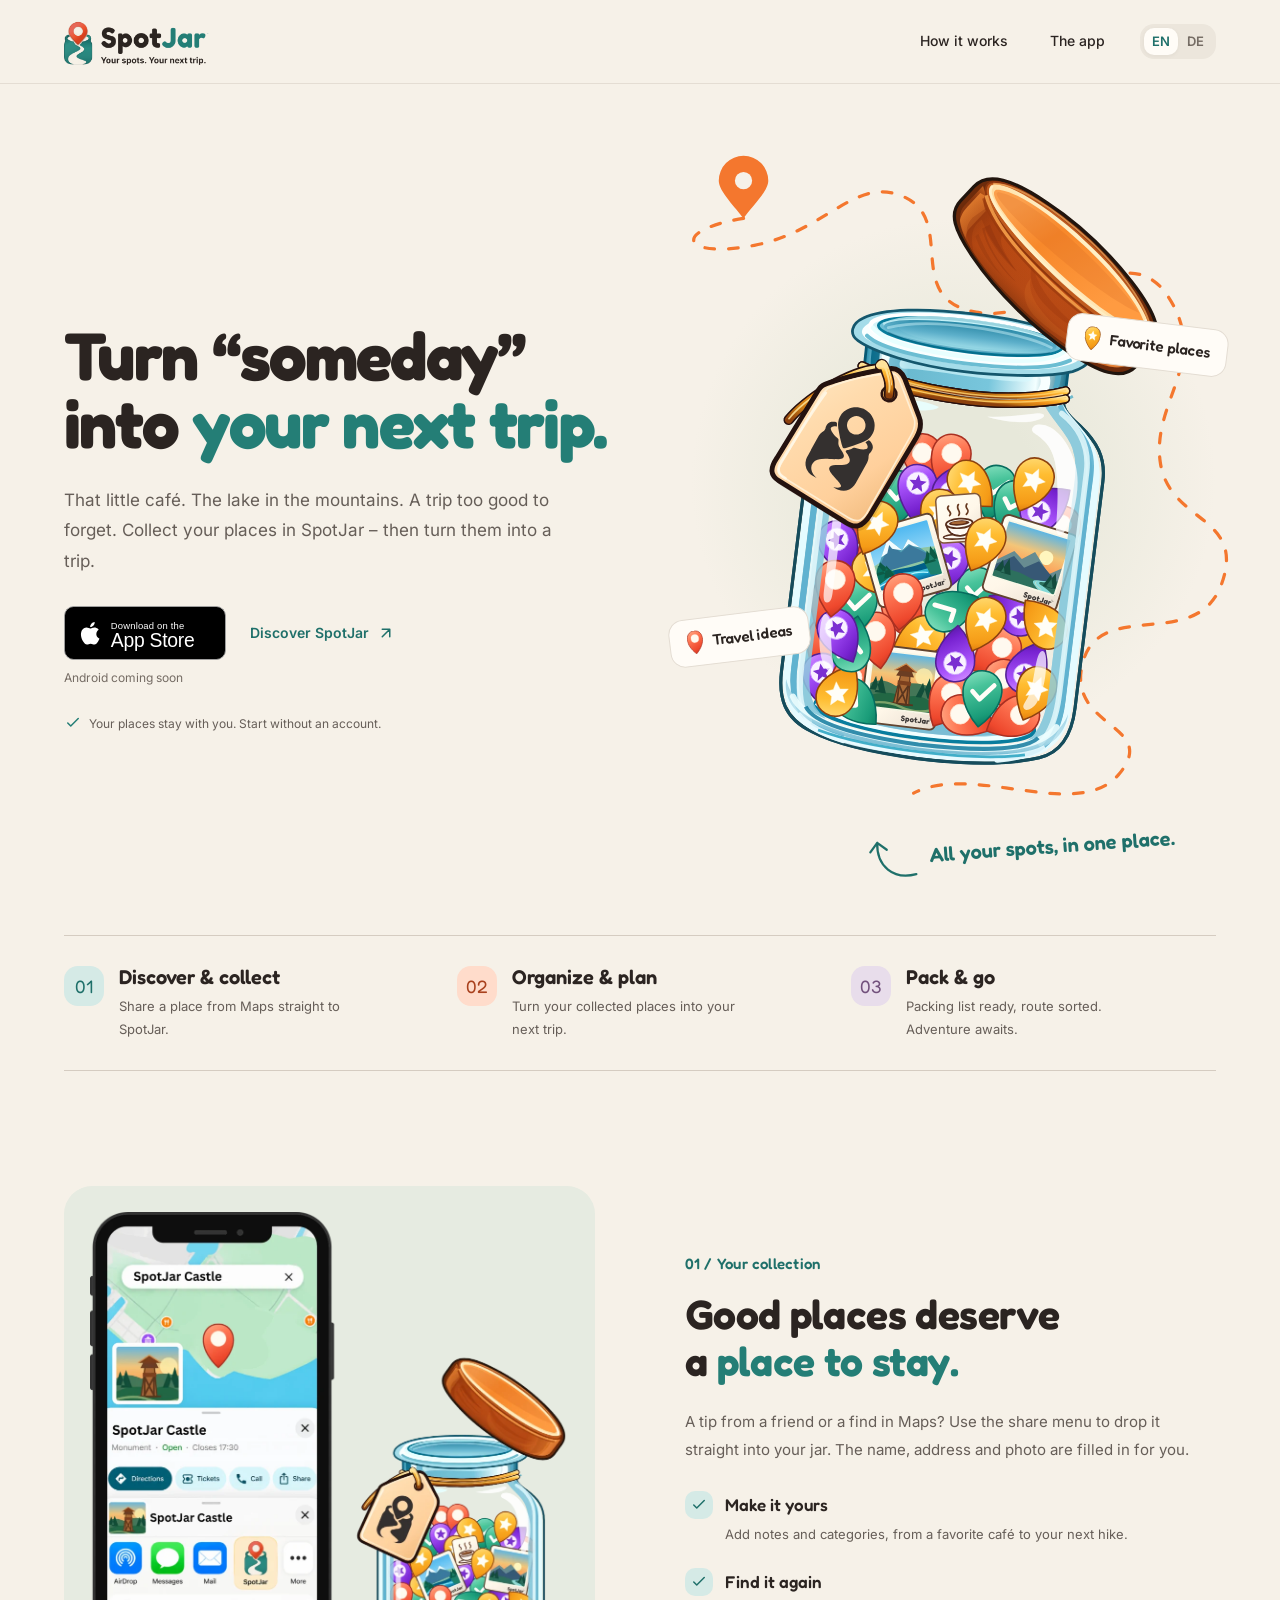
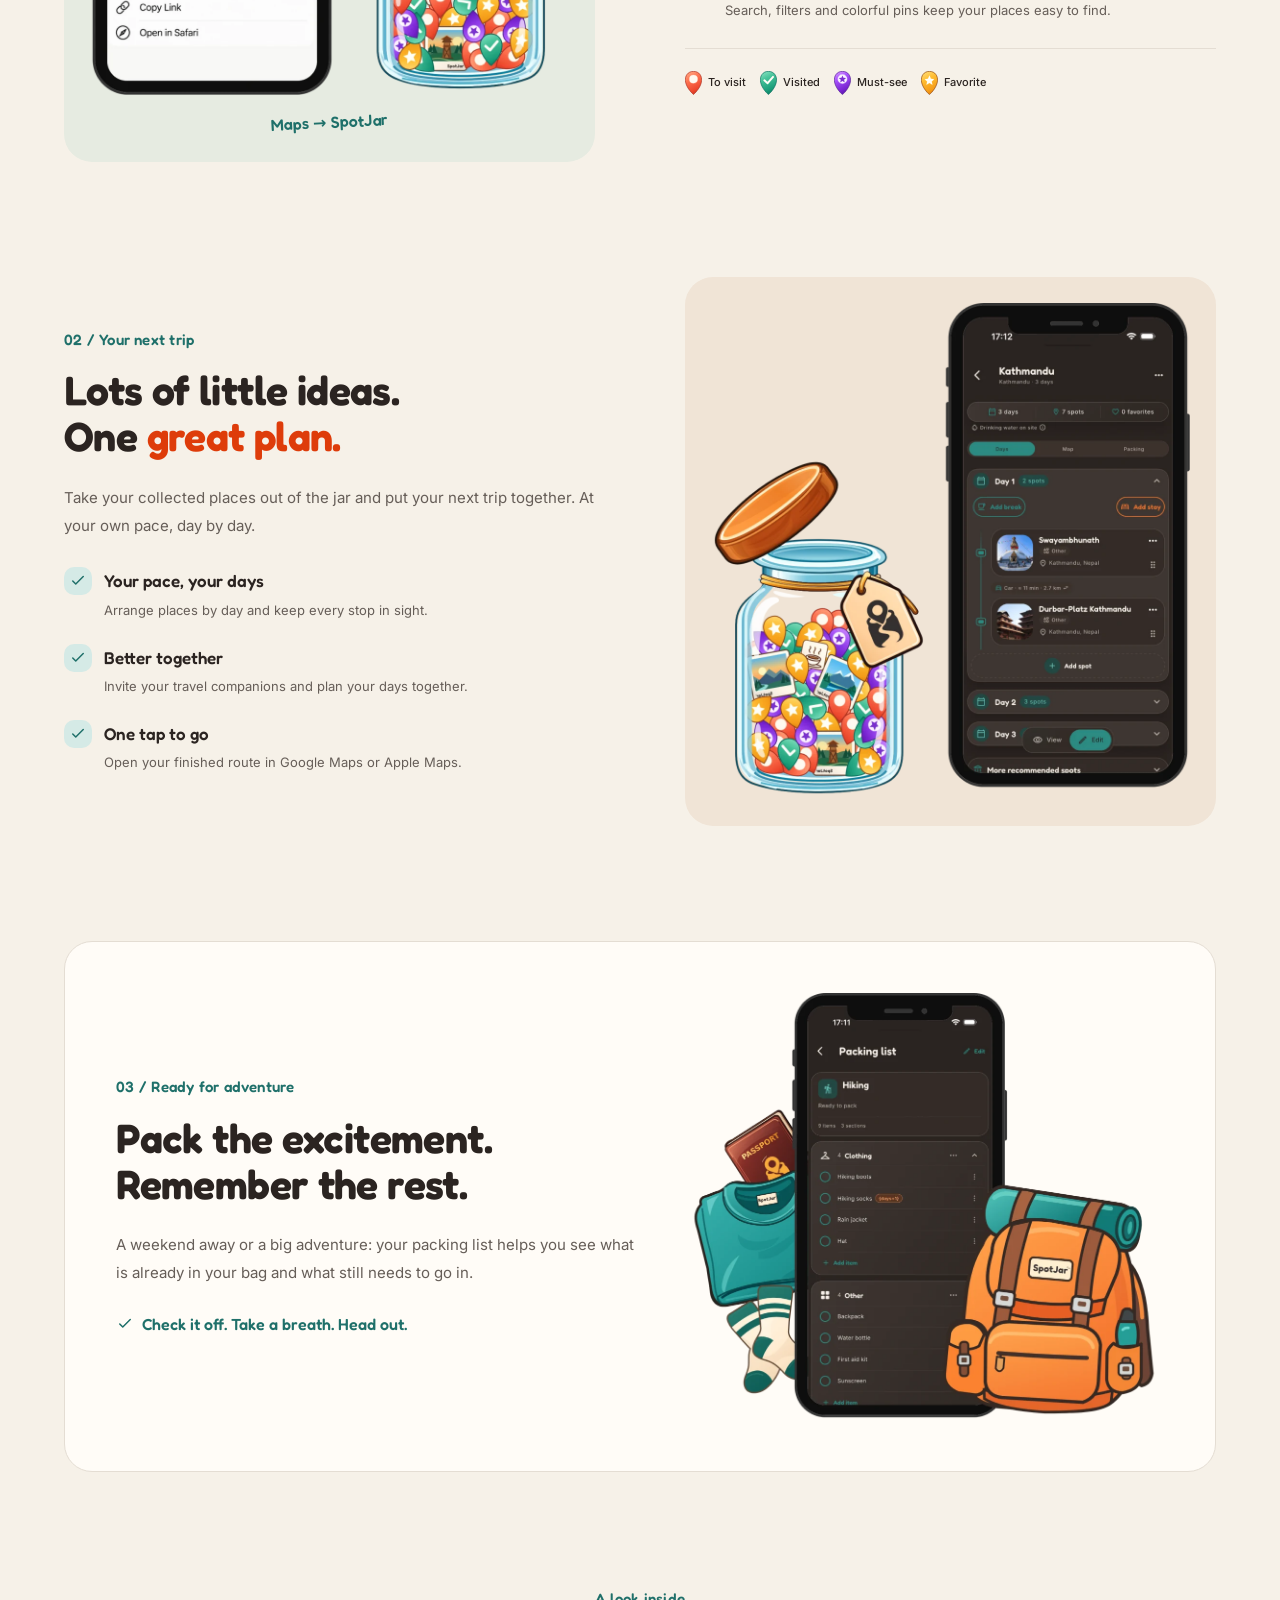
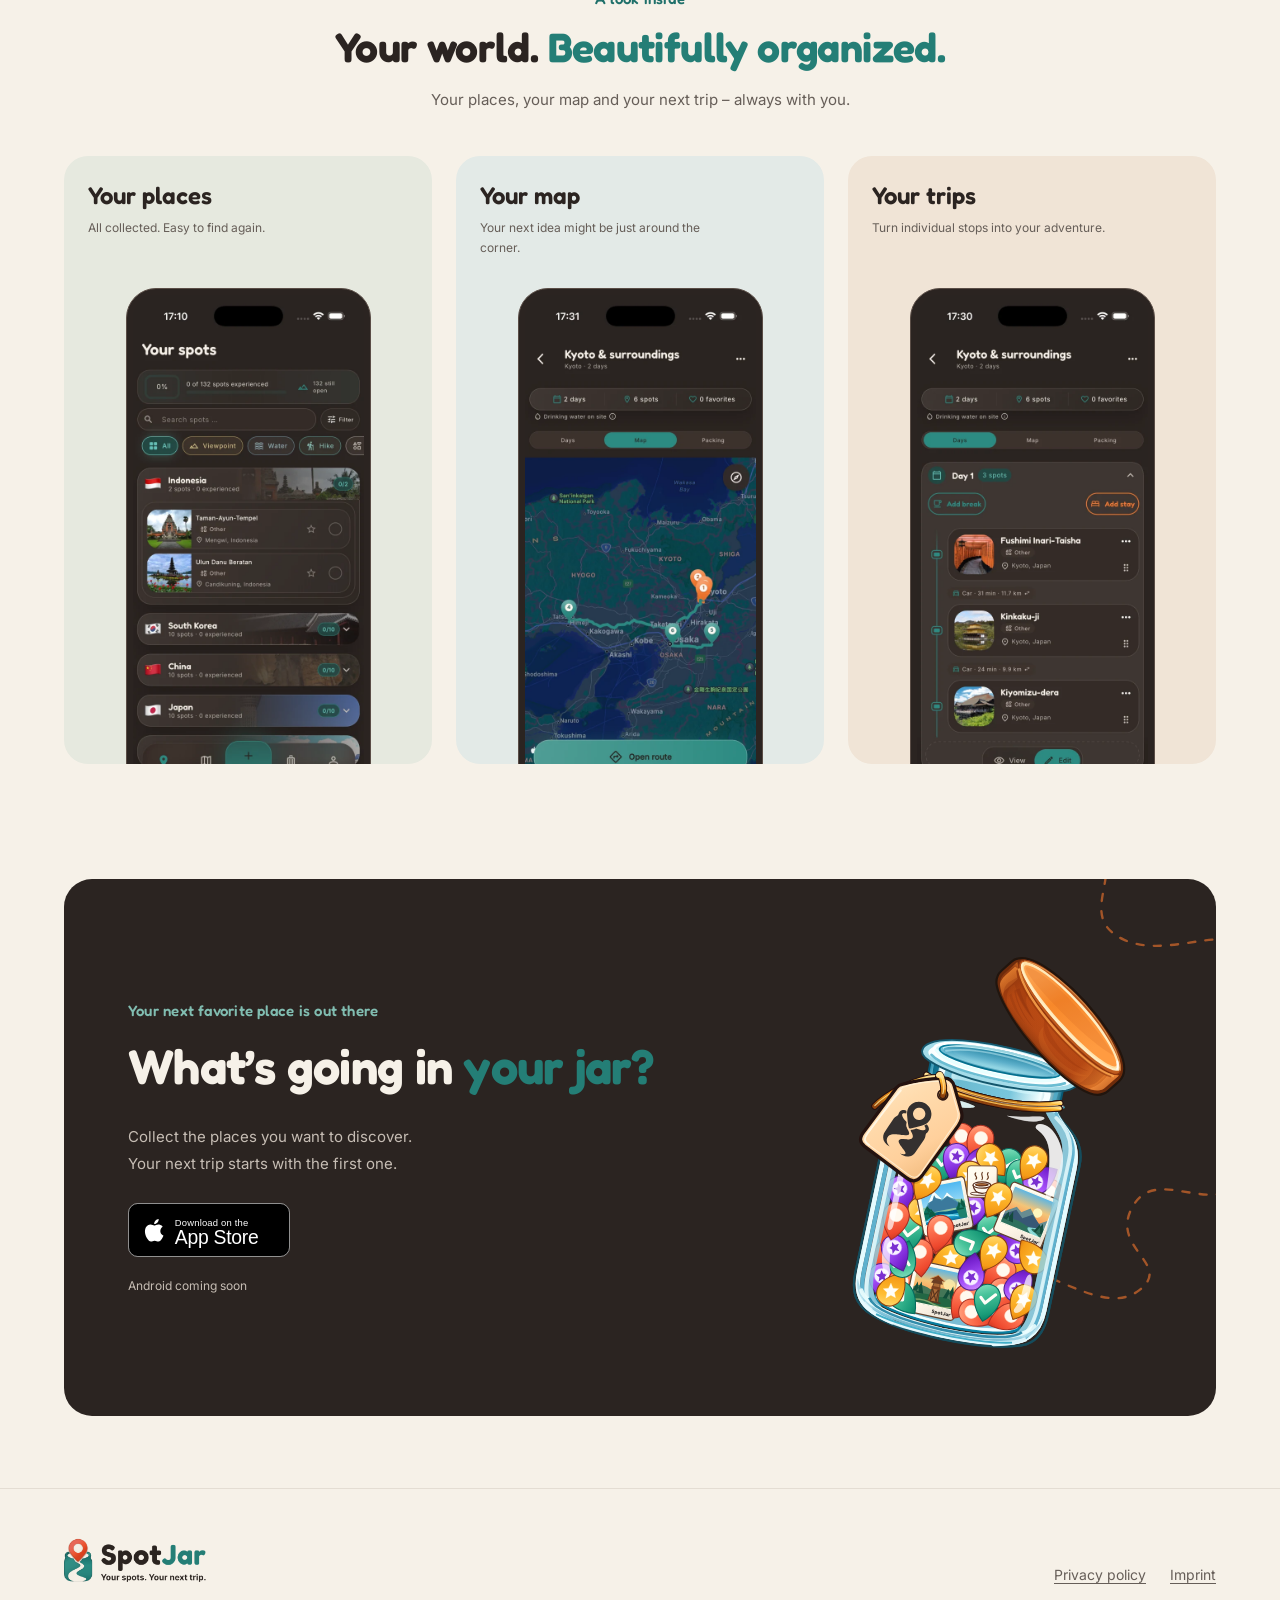
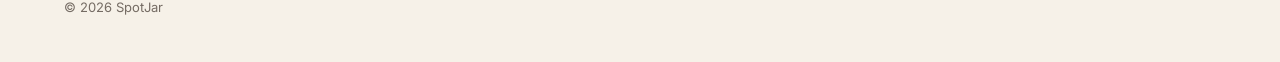
==== index.html @ 9cbf9746 "Refactor footer and hero section: update logo structure, remove eyebrow text, and enhance caption st" ====
<!doctype html>
<html lang="en">
<head>
  <meta charset="utf-8">
  <meta name="viewport" content="width=device-width, initial-scale=1">
  <title>SpotJar | Your spots. Your next trip.</title>
  <meta name="description" content="Save your favorite places from Google Maps or Apple Maps, plan your next trip and keep your packing list close. All in SpotJar.">
  <meta name="theme-color" content="#F6F1E8">
  <link rel="canonical" href="https://spotjar.app/">
  <link rel="alternate" hreflang="en" href="https://spotjar.app/">
  <link rel="alternate" hreflang="de" href="https://spotjar.app/de/">
  <link rel="alternate" hreflang="x-default" href="https://spotjar.app/">
  <meta property="og:type" content="website">
  <meta property="og:site_name" content="SpotJar">
  <meta property="og:title" content="SpotJar | Your spots. Your next trip.">
  <meta property="og:description" content="Save your favorite places from Google Maps or Apple Maps, plan your next trip and keep your packing list close. All in SpotJar.">
  <meta property="og:url" content="https://spotjar.app/">
  <meta property="og:image" content="https://spotjar.app/img/icon-512.png">
  <link rel="icon" href="./favicon.ico" sizes="any">
  <link rel="icon" href="./img/favicon-64.png" type="image/png">
  <link rel="apple-touch-icon" href="./apple-touch-icon.png">
  <link rel="preload" href="./fonts/inter-latin.woff2" as="font" type="font/woff2" crossorigin>
  <link rel="preload" href="./fonts/fredoka-latin.woff2" as="font" type="font/woff2" crossorigin>
  <link rel="stylesheet" href="./css/base.css">
  <link rel="stylesheet" href="./css/landing.css">
  <script src="./js/lang.js" defer></script>
</head>
<body>
  <a class="skip-link" href="#main">Skip to content</a>
  <header class="site-header">
    <div class="container">
      <a class="site-header__logo" href="./" aria-label="SpotJar home"><img src="./images/logo_lightMode.png" alt="SpotJar" width="2120" height="736"></a>
      <div class="site-header__actions">
        <nav class="site-header__nav" aria-label="Main navigation">
          <a class="pill" href="#how">How it works</a>
          <a class="pill" href="#app">The app</a>
        </nav>
        <nav class="language-switch" aria-label="Language">
          <a href="./" lang="en" hreflang="en" aria-current="page">EN</a>
          <a href="./de/" lang="de" hreflang="de">DE</a>
        </nav>
      </div>
    </div>
  </header>
  <main id="main">
    <section class="hero" aria-labelledby="hero-title">
      <div class="container hero__inner">
        <div class="hero__copy">
          <h1 class="heading--accent" id="hero-title">Turn “someday”<br>into <span>your next <span class="sentence-end">trip.</span></span></h1>
          <p class="hero__lead">That little café. The lake in the mountains. A trip too good to forget. Collect your places in SpotJar – then turn them into a trip.</p>
          <div class="hero__actions"><a class="store-badge" href="https://apps.apple.com/at/app/spotjar/id6803794730" aria-label="Download on the App Store"><img src="./images/badges/app-store.svg" alt="Download on the App Store" width="180" height="60"></a><a class="text-link" href="#how">Discover SpotJar<svg width="18" height="18" viewBox="0 0 24 24" fill="none" stroke="currentColor" stroke-width="2" stroke-linecap="round" stroke-linejoin="round" aria-hidden="true"><path d="M7 17 17 7M7 7h10v10"/></svg></a></div>
          <p class="hero__android">Android coming soon</p>
          <p class="hero__note"><svg width="18" height="18" viewBox="0 0 24 24" fill="none" stroke="currentColor" stroke-width="2" stroke-linecap="round" stroke-linejoin="round" aria-hidden="true"><path d="m5 12 4 4L19 6"/></svg>Your places stay with you. Start without an account.</p>
        </div>
        <div class="hero__visual" aria-hidden="true">
          <div class="hero__art">
            <img class="hero__route" src="./img/doodles/route.svg?v=2" alt="" width="560" height="620">
            <img class="hero__jar" src="./img/illustrations/spotjar-full.svg" alt="" width="700" height="1100" fetchpriority="high">
            <span class="floating-label floating-label--one"><img src="./img/marker-favorite.svg" alt="">Favorite places</span>
            <span class="floating-label floating-label--two"><img src="./img/marker-open.svg" alt="">Travel ideas</span>
          </div>
          <span class="hero__caption"><span class="hero__caption-text">All your spots, in one place.</span></span>
        </div>
      </div>
    </section>
    <section class="journey container" id="how" aria-labelledby="journey-title">
      <h2 class="visually-hidden" id="journey-title">From the first tip to the last day of your trip.</h2>
      <ol class="journey__steps"><li><span class="journey__number">01</span><div><h3>Discover & collect</h3><p>Share a place from Maps straight to SpotJar.</p></div></li><li><span class="journey__number">02</span><div><h3>Organize & plan</h3><p>Turn your collected places into your next trip.</p></div></li><li><span class="journey__number">03</span><div><h3>Pack & go</h3><p>Packing list ready, route sorted. Adventure awaits.</p></div></li></ol>
    </section>
    <section class="feature container" aria-labelledby="save-title">
      <div class="feature__visual feature__visual--save"><img class="feature__art" src="./img/illustrations/save-a-spot.webp" alt="A place is shared from Maps into a SpotJar glass filled with places and memories." width="1000" height="1009" loading="lazy" decoding="async"><span class="art-caption">Maps → SpotJar</span></div>
      <div class="feature__copy"><p class="eyebrow">01 / Your collection</p><h2 class="heading--accent" id="save-title">Good places deserve<br>a <span class="text-highlight">place to <span class="sentence-end">stay.</span></span></h2><p class="feature__intro">A tip from a friend or a find in Maps? Use the share menu to drop it straight into your jar. The name, address and photo are filled in for you.</p><ul class="feature-list"><li><span class="feature-list__icon"><svg width="18" height="18" viewBox="0 0 24 24" fill="none" stroke="currentColor" stroke-width="2" stroke-linecap="round" stroke-linejoin="round" aria-hidden="true"><path d="m5 12 4 4L19 6"/></svg></span><div><h3>Make it yours</h3><p>Add notes and categories, from a favorite café to your next hike.</p></div></li><li><span class="feature-list__icon"><svg width="18" height="18" viewBox="0 0 24 24" fill="none" stroke="currentColor" stroke-width="2" stroke-linecap="round" stroke-linejoin="round" aria-hidden="true"><path d="m5 12 4 4L19 6"/></svg></span><div><h3>Find it again</h3><p>Search, filters and colorful pins keep your places easy to find.</p></div></li></ul><div class="statuses"><span class="status status--open"><img src="./img/marker-open.svg" alt="" width="24" height="30" loading="lazy">To visit</span><span class="status status--viewed"><img src="./img/marker-viewed.svg" alt="" width="24" height="30" loading="lazy">Visited</span><span class="status status--mustSee"><img src="./img/marker-must-see.svg" alt="" width="24" height="30" loading="lazy">Must-see</span><span class="status status--favorite"><img src="./img/marker-favorite.svg" alt="" width="24" height="30" loading="lazy">Favorite</span></div></div>
    </section>
    <section class="feature feature--reverse container" aria-labelledby="trip-title">
      <div class="feature__visual feature__visual--trip"><img class="feature__art" src="./img/illustrations/plan-a-trip.webp" alt="A SpotJar glass of collected places beside a trip plan on a phone." width="1000" height="1036" loading="lazy" decoding="async"></div>
      <div class="feature__copy"><p class="eyebrow">02 / Your next trip</p><h2 class="heading--accent" id="trip-title">Lots of little ideas.<br>One <span class="text-highlight">great <span class="sentence-end">plan.</span></span></h2><p class="feature__intro">Take your collected places out of the jar and put your next trip together. At your own pace, day by day.</p><ul class="feature-list"><li><span class="feature-list__icon"><svg width="18" height="18" viewBox="0 0 24 24" fill="none" stroke="currentColor" stroke-width="2" stroke-linecap="round" stroke-linejoin="round" aria-hidden="true"><path d="m5 12 4 4L19 6"/></svg></span><div><h3>Your pace, your days</h3><p>Arrange places by day and keep every stop in sight.</p></div></li><li><span class="feature-list__icon"><svg width="18" height="18" viewBox="0 0 24 24" fill="none" stroke="currentColor" stroke-width="2" stroke-linecap="round" stroke-linejoin="round" aria-hidden="true"><path d="m5 12 4 4L19 6"/></svg></span><div><h3>Better together</h3><p>Invite your travel companions and plan your days together.</p></div></li><li><span class="feature-list__icon"><svg width="18" height="18" viewBox="0 0 24 24" fill="none" stroke="currentColor" stroke-width="2" stroke-linecap="round" stroke-linejoin="round" aria-hidden="true"><path d="m5 12 4 4L19 6"/></svg></span><div><h3>One tap to go</h3><p>Open your finished route in Google Maps or Apple Maps.</p></div></li></ul></div>
    </section>
    <section class="packing container" aria-labelledby="pack-title">
      <div class="packing__inner"><div class="packing__copy"><p class="eyebrow">03 / Ready for adventure</p><h2 id="pack-title">Pack the excitement.<br>Remember the rest.</h2><p class="feature__intro">A weekend away or a big adventure: your packing list helps you see what is already in your bag and what still needs to go in.</p><p class="packing__tag"><svg width="18" height="18" viewBox="0 0 24 24" fill="none" stroke="currentColor" stroke-width="2" stroke-linecap="round" stroke-linejoin="round" aria-hidden="true"><path d="m5 12 4 4L19 6"/></svg>Check it off. Take a breath. Head out.</p></div><img class="packing__art" src="./img/illustrations/pack-your-bag.webp" alt="A backpack, clothing and a packing checklist in SpotJar." width="1000" height="887" loading="lazy" decoding="async"></div>
    </section>
    <section class="app-preview container" id="app" aria-labelledby="app-title">
      <div class="section-heading"><p class="eyebrow">A look inside</p><h2 class="heading--accent" id="app-title">Your world. <span class="text-highlight">Beautifully <span class="sentence-end">organized.</span></span></h2><p>Your places, your map and your next trip – always with you.</p></div>
      <div class="app-shots"><figure class="app-shot"><figcaption><h3>Your places</h3><p>All collected. Easy to find again.</p></figcaption><div class="app-shot__frame"><picture><source srcset="./img/app-spot-list.webp" type="image/webp"><img src="./img/app-spot-list.jpg" alt="Places sorted by country with search and category filters in SpotJar." width="560" height="1216" loading="lazy" decoding="async"></picture></div></figure><figure class="app-shot"><figcaption><h3>Your map</h3><p>Your next idea might be just around the corner.</p></figcaption><div class="app-shot__frame"><picture><source srcset="./img/app-trip-route.webp" type="image/webp"><img src="./img/app-trip-route.jpg" alt="SpotJar trip map around Kyoto with numbered stops connected by a route." width="560" height="1216" loading="lazy" decoding="async"></picture></div></figure><figure class="app-shot"><figcaption><h3>Your trips</h3><p>Turn individual stops into your adventure.</p></figcaption><div class="app-shot__frame"><picture><source srcset="./img/app-trip-days.webp" type="image/webp"><img src="./img/app-trip-days.jpg" alt="A trip plan with places organized by travel day." width="560" height="1216" loading="lazy" decoding="async"></picture></div></figure></div>
    </section>
    <section class="download container" aria-labelledby="download-title">
      <div class="download__inner"><div><p class="eyebrow">Your next favorite place is out there</p><h2 class="heading--accent" id="download-title">What’s going in <span class="text-highlight">your <span class="sentence-end">jar?</span></span></h2><p class="download__lead">Collect the places you want to discover.<br>Your next trip starts with the first one.</p><a class="store-badge" href="https://apps.apple.com/at/app/spotjar/id6803794730" aria-label="Download on the App Store"><img src="./images/badges/app-store.svg" alt="Download on the App Store" width="180" height="60"></a><p class="download__android">Android coming soon</p></div><img src="./img/illustrations/spotjar-full.svg" alt="" width="700" height="1100" loading="lazy" decoding="async"></div>
    </section>
  </main>
  <footer class="site-footer"><div class="container site-footer__inner"><div class="site-footer__brand"><a class="site-footer__logo" href="./" aria-label="SpotJar home"><img src="./images/logo_lightMode.png" alt="SpotJar" width="2120" height="736" loading="lazy" decoding="async"></a><p>© 2026 SpotJar</p></div><ul><li><a href="./policy/">Privacy policy</a></li><li><a href="./imprint/">Imprint</a></li></ul></div></footer>
</body>
</html>
---- css/base.css ----
/* ==========================================================================
   SpotJar shared base: fonts, tokens, reset, typography, shared components
   ========================================================================== */

/* Fonts are self-hosted (Latin subset, variable weight axis). No request ever
   goes to Google Fonts. The privacy policy says so, so keep it true. */
@font-face {
  font-family: "Fredoka";
  src: url("../fonts/fredoka-latin.woff2") format("woff2");
  font-weight: 300 700;
  font-style: normal;
  font-display: swap;
}

@font-face {
  font-family: "Inter";
  src: url("../fonts/inter-latin.woff2") format("woff2");
  font-weight: 400 700;
  font-style: normal;
  font-display: swap;
}

:root {
  /* AppPalette.light and AppShapes from the Flutter app. */
  --bg: #f6f1e8;
  --surface: #fffcf7;
  --surface-secondary: #ece6dc;
  --cream: #f6f1e8;
  --orange: #f4772e;
  --teal: #247e76;
  --teal-deep: #1f706a;
  --text: #665e58;
  --text-strong: #2b2421;
  --text-muted: #756c64;
  --line: #e4ddd3;
  --border: #d5ccc1;
  --radius-control: 22px;
  --radius-card: 24px;
  --radius-pill: 22px;
  --shadow: 0 20px 50px -28px rgba(43, 36, 33, 0.24);
  --font-head: "Fredoka", system-ui, -apple-system, "Segoe UI", sans-serif;
  --font-body: "Inter", system-ui, -apple-system, "Segoe UI", sans-serif;
  --header-h: 84px;
  --max-w: 1160px;
  --gutter: clamp(20px, 5vw, 72px);
  color-scheme: light;
}

/* --- Reset --------------------------------------------------------------- */

*,
*::before,
*::after {
  box-sizing: border-box;
}

html {
  -webkit-text-size-adjust: 100%;
  text-size-adjust: 100%;
}

@media (prefers-reduced-motion: no-preference) {
  html {
    scroll-behavior: smooth;
  }
}

body {
  margin: 0;
  background: var(--bg);
  color: var(--text);
  font-family: var(--font-body);
  font-size: 1.0625rem;
  line-height: 1.6;
  -webkit-font-smoothing: antialiased;
  overflow-x: clip;
}

img,
svg {
  display: block;
  max-width: 100%;
}

img {
  height: auto;
}

/* Hide the decorative rays embedded in the logos, keeping the lettering intact. */
img[src$="/logo_lightMode.png"] {
  clip-path: polygon(0 0, 92% 0, 92% 30%, 95% 35%, 100% 35%, 100% 100%, 0 100%);
}

img[src$="/logo-light.webp"] {
  clip-path: polygon(0 0, 88% 0, 88% 27%, 94% 36%, 100% 36%, 100% 100%, 0 100%);
}

h1,
h2,
h3,
h4 {
  margin: 0;
  font-family: var(--font-head);
  font-weight: 600;
  line-height: 1.15;
  color: var(--text-strong);
}

p {
  margin: 0;
}

a {
  color: var(--teal-deep);
  text-underline-offset: 0.18em;
}

a:hover {
  color: var(--text-strong);
}

:focus-visible {
  outline: 3px solid var(--orange);
  outline-offset: 3px;
  border-radius: 6px;
}

::selection {
  background: #ffdccb;
  color: var(--text-strong);
}

/* --- Utilities ----------------------------------------------------------- */

.visually-hidden {
  position: absolute !important;
  width: 1px;
  height: 1px;
  margin: -1px;
  padding: 0;
  overflow: hidden;
  clip: rect(0 0 0 0);
  white-space: nowrap;
  border: 0;
}

.skip-link {
  position: absolute;
  left: 16px;
  top: -100px;
  z-index: 100;
  padding: 10px 18px;
  border-radius: var(--radius-pill);
  background: var(--orange);
  color: var(--text-strong);
  font-weight: 600;
  text-decoration: none;
}

.skip-link:focus {
  top: 12px;
  color: var(--text-strong);
}

.container {
  width: 100%;
  max-width: calc(var(--max-w) + 2 * var(--gutter));
  margin-inline: auto;
  padding-inline: var(--gutter);
}

/* --- Header -------------------------------------------------------------- */

.site-header {
  position: sticky;
  top: 0;
  z-index: 50;
  height: var(--header-h);
  background: rgba(246, 241, 232, 0.94);
  -webkit-backdrop-filter: blur(10px);
  backdrop-filter: blur(10px);
  border-bottom: 1px solid var(--line);
}

.site-header .container {
  display: flex;
  align-items: center;
  justify-content: space-between;
  gap: 16px;
  height: 100%;
}

.site-header__logo {
  display: block;
  flex-shrink: 0;
}

.site-header__logo img {
  width: auto;
  height: 52px;
}

.site-header__nav {
  display: flex;
  gap: 8px;
}

.site-header__actions {
  display: flex;
  align-items: center;
  gap: 8px;
}

.language-switch {
  display: inline-flex;
  padding: 3px;
  border: 1px solid var(--border);
  border-radius: var(--radius-pill);
}

.language-switch a {
  min-width: 34px;
  padding: 4px 8px;
  border-radius: var(--radius-pill);
  color: var(--text-muted);
  font-size: 0.8125rem;
  font-weight: 600;
  line-height: 1.5;
  text-align: center;
  text-decoration: none;
}

.language-switch a:hover {
  color: var(--text-strong);
}

.language-switch a[aria-current="page"] {
  background: var(--teal);
  color: var(--surface);
}

/* --- Buttons & pills ----------------------------------------------------- */

.pill {
  display: inline-flex;
  align-items: center;
  gap: 6px;
  min-height: 40px;
  padding: 8px 18px;
  border: 1px solid var(--border);
  border-radius: var(--radius-pill);
  color: var(--text-strong);
  font-size: 0.9375rem;
  font-weight: 500;
  text-decoration: none;
  white-space: nowrap;
  transition: background-color 0.2s, border-color 0.2s;
}

.pill:hover {
  color: var(--text-strong);
  background: var(--surface);
  border-color: var(--teal);
}

.btn {
  display: inline-flex;
  align-items: center;
  justify-content: center;
  gap: 10px;
  min-height: 52px;
  padding: 14px 28px;
  border-radius: var(--radius-pill);
  background: var(--teal);
  color: #fffcf7;
  font-weight: 600;
  font-size: 1.0625rem;
  text-decoration: none;
  box-shadow: none;
  font-family: var(--font-head);
  transition: transform 0.2s, background-color 0.2s;
}

.btn:hover {
  color: #fffcf7;
  background: var(--teal-deep);
  transform: translateY(-1px);
}

/* --- Footer -------------------------------------------------------------- */

.site-footer {
  padding: 44px 0;
  border-top: 1px solid var(--line);
  text-align: center;
  color: var(--text-muted);
  font-size: 0.9375rem;
}

.site-footer img {
  width: auto;
  height: 52px;
  margin: 0 auto 18px;
  opacity: 0.75;
}

.site-footer ul {
  display: flex;
  flex-wrap: wrap;
  justify-content: center;
  gap: 8px 24px;
  margin: 12px 0 0;
  padding: 0;
  list-style: none;
}

.site-footer a {
  color: var(--text);
}

.site-footer a:hover {
  color: var(--text-strong);
}

@media (prefers-reduced-motion: reduce) {
  *,
  *::before,
  *::after {
    transition-duration: 0s !important;
    transition-delay: 0s !important;
    animation-duration: 0s !important;
    animation-iteration-count: 1 !important;
  }
}

@media (max-width: 560px) {
  .site-header .container {
    gap: 8px;
  }

  .site-header__actions {
    gap: 6px;
  }

  .site-header__nav .pill {
    display: none;
  }

  .site-header__actions > .pill {
    display: none;
  }

  .site-header .pill {
    padding-inline: 12px;
  }
}

.site-header__nav .pill { border-color: transparent; font-size: .875rem; }
.site-header__actions { gap: 16px; }
.site-header__nav { gap: 4px; }
.language-switch { background: var(--surface-secondary); border-color: transparent; border-radius: 14px; }
.language-switch a { border-radius: 10px; }
.language-switch a[aria-current="page"] { background: var(--surface); color: var(--teal-deep); box-shadow: 0 1px 4px #2b24210d; }
.site-footer__inner { display: flex; justify-content: space-between; align-items: center; gap: 28px; flex-wrap: wrap; text-align: left; }
.site-footer__logo { display: inline-block; vertical-align: top; }
.site-footer__logo img { width: auto; height: 52px; margin: 0; opacity: 1; }
.site-footer__brand p { margin-top: 12px; font-size: .8125rem; }
.site-footer ul { margin: 0; font-size: .875rem; }
@media (max-width: 760px) {
  :root { --header-h: 72px; }
  .site-header__logo img { height: 44px; }
  .site-header__nav .pill { display: none; }
  .site-header__actions { gap: 8px; }
  .site-footer__logo img { height: 44px; }
  .site-footer__inner { align-items: flex-start; flex-direction: column; }
}
---- css/landing.css ----
/* AppPalette.light and optimized onboarding artwork from the Flutter app. */
:root { --section-space: clamp(72px, 9vw, 132px); --highlight-orange: #de3c0a; }
section[id] { scroll-margin-top: calc(var(--header-h) + 24px); }
h1 { font-size: clamp(3rem, 5.25vw, 4.75rem); font-weight: 700; line-height: 1.02; letter-spacing: -.025em; }
h2 { font-size: clamp(2rem, 3.2vw, 3rem); font-weight: 650; letter-spacing: -.015em; line-height: 1.13; text-wrap: balance; }
.eyebrow { display: flex; align-items: center; gap: 9px; color: var(--teal-deep); font-family: var(--font-head); font-size: .9375rem; font-weight: 550; letter-spacing: .015em; line-height: 1.5; }
.hero { padding: clamp(40px, 6vw, 86px) 0 64px; }
.hero__inner { display: grid; grid-template-columns: 1.12fr 1fr; align-items: center; gap: 40px; }
.hero__copy { position: relative; z-index: 2; }
.hero h1 { margin-top: 22px; }
.hero h1 span { color: var(--teal); }
.hero__lead { max-width: 510px; margin-top: 26px; font-size: 1.0625rem; line-height: 1.8; }
.hero__actions { display: flex; align-items: center; flex-wrap: wrap; gap: 18px 24px; margin-top: 30px; }
.store-badge { display: inline-block; width: 162px; flex-shrink: 0; border-radius: 9px; transition: transform .2s ease; }
.store-badge:hover { transform: translateY(-2px); }
.store-badge img { width: 162px; height: 54px; }
.text-link { display: inline-flex; align-items: center; gap: 8px; min-height: 44px; font-size: .875rem; font-weight: 600; text-decoration: none; }
.text-link svg { transition: transform .2s; }
.text-link:hover svg { transform: translate(2px, -2px); }
.hero__android { font-size: .75rem; margin-top: 8px; color: var(--text-muted); }
.hero__note { display: flex; align-items: center; gap: 7px; margin-top: 26px; font-size: .75rem; line-height: 1.6; }
.hero__note svg { color: var(--teal); flex-shrink: 0; }
.hero__visual { min-width: 0; display: grid; place-items: center; gap: 22px; container-type: inline-size; }
.hero__art { position: relative; min-width: 0; width: 100%; display: grid; place-items: center; isolation: isolate; padding: 0 35px 28px; }
/* Fade the backdrop fully inside its bounds; SVG filter shadows can clip in Safari. */
.hero__art::before { content: ''; position: absolute; width: 100%; aspect-ratio: 1; z-index: -2; background: radial-gradient(closest-side, #e7e8da 30%, #e7e8da99 60%, #e7e8da00 100%); pointer-events: none; }
.hero__jar { width: min(100%, 390px); transform: rotate(7deg); }
.hero__route { position: absolute; z-index: -1; width: 115%; max-width: none; height: 115%; object-fit: contain; pointer-events: none; }
.floating-label { position: absolute; display: inline-flex; align-items: center; gap: 8px; padding: 11px 16px; border: 1px solid var(--line); border-radius: 15px; background: var(--surface); color: var(--text-strong); font-family: var(--font-head); font-size: .9375rem; font-weight: 550; box-shadow: var(--shadow); white-space: nowrap; }
.floating-label--one { top: 25%; right: -12px; transform: rotate(7deg); }
.floating-label--two { bottom: 22%; left: -22px; transform: rotate(-7deg); }
.floating-label img { width: 18px; height: 24px; object-fit: contain; flex: 0 0 auto; }
.hero__caption { display: flex; align-items: center; gap: .5em; width: 66.6667%; margin-inline-start: 33.3333%; font-family: var(--font-head); color: var(--teal-deep); font-size: min(1.25rem, 3.8cqi); font-weight: 600; line-height: 1.35; white-space: nowrap; transform: rotate(-4deg); }
.hero__caption::before { content: ''; display: block; flex: 0 0 2.7em; width: 2.7em; aspect-ratio: 72 / 64; background: currentColor; mask: url('../img/doodles/arrow.svg?v=2') center / contain no-repeat; pointer-events: none; }
.hero__caption-text { flex: 0 0 auto; }
.journey__steps { display: grid; grid-template-columns: repeat(3, 1fr); gap: 28px; list-style: none; margin: 0; padding: 30px 0; border-block: 1px solid var(--border); }
.journey__steps li { display: flex; gap: 15px; align-items: flex-start; }
.journey__number { flex: 0 0 auto; display: grid; place-items: center; width: 40px; height: 40px; border-radius: 14px; background: #d5eae6; color: var(--teal-deep); font-family: var(--font-head); font-size: 1.125rem; }
.journey__steps li:nth-child(2) .journey__number { background: #ffdccb; color: #a9411d; }
.journey__steps li:nth-child(3) .journey__number { background: #e8ddeb; color: #72517c; }
.journey h3 { font-size: 1.25rem; font-weight: 600; margin: 0 0 6px; }
.journey p { font-size: .8125rem; line-height: 1.7; max-width: 245px; }
.feature { display: grid; grid-template-columns: 1fr 1fr; align-items: center; gap: clamp(32px, 7vw, 100px); margin-top: var(--section-space); }
.feature__copy .eyebrow, .packing__copy .eyebrow { margin-bottom: 16px; }
.feature__intro { margin-top: 24px; font-size: .9375rem; line-height: 1.85; }
.feature__visual { min-width: 0; position: relative; padding: 26px; border-radius: 28px; background: #ece8de; }
.feature__visual--save { background: #e6ebe1; }
.feature__visual--trip { background: #f0e4d6; }
.feature__art { width: 100%; height: auto; }
.art-caption { display: block; text-align: center; font-family: var(--font-head); font-weight: 550; font-size: 1rem; color: var(--teal-deep); margin: 15px 0 0; }
.feature--reverse .feature__visual { order: 2; }
.feature-list { display: grid; gap: 22px; padding: 0; margin: 28px 0 0; list-style: none; }
.feature-list li { display: flex; align-items: flex-start; gap: 12px; }
.feature-list__icon { display: grid; place-items: center; width: 28px; height: 28px; flex: 0 0 auto; border-radius: 10px; background: #d5eae6; color: var(--teal-deep); }
.feature-list h3 { font-family: var(--font-head); font-size: 1.0625rem; font-weight: 550; line-height: 1.5; margin: 1px 0 5px; }
.feature-list p { font-size: .8125rem; line-height: 1.75; }
.statuses { display: flex; flex-wrap: wrap; gap: 8px 14px; border-top: 1px solid var(--line); padding-top: 22px; margin-top: 26px; }
.status { display: inline-flex; align-items: center; gap: 5px; font-size: .6875rem; font-weight: 500; color: var(--text-strong); }
.status img { width: 18px; height: 24px; object-fit: contain; }
.packing { margin-top: var(--section-space); }
.packing__inner { display: grid; grid-template-columns: 1.1fr 1fr; align-items: center; gap: 36px; padding: clamp(26px, 4vw, 56px); background: var(--surface); border: 1px solid var(--line); border-radius: 28px; overflow: hidden; }
.packing__copy { max-width: 540px; }
.packing__tag { display: flex; align-items: center; gap: 8px; margin-top: 25px; color: var(--teal-deep); font-size: .8125rem; font-weight: 500; }
.packing__tag svg { flex-shrink: 0; }
.packing__art { width: 100%; }
.app-preview { padding-top: var(--section-space); }
.section-heading { text-align: center; margin-bottom: 44px; }
.section-heading .eyebrow { justify-content: center; margin-bottom: 14px; }
.section-heading > p:last-child { margin-top: 18px; font-size: .9375rem; }
.app-shots { display: grid; grid-template-columns: repeat(3, 1fr); gap: 24px; }
.app-shot { margin: 0; min-width: 0; padding: 26px 24px 0; border-radius: 24px; background: #e6e9df; overflow: hidden; }
.app-shot:nth-child(2) { background: #e3eae7; }
.app-shot:nth-child(3) { background: #f0e4d6; }
.app-shot figcaption { min-height: 106px; }
.app-shot h3 { font-size: 1.5rem; font-weight: 600; }
.app-shot p { margin-top: 8px; max-width: 240px; font-size: .75rem; line-height: 1.7; }
/* The phones extend past the cards, so omit shadows that would be cut off there. */
.app-shot__frame { max-width: 245px; margin: 0 auto -40px; padding: 6px; border: 1px solid #5a4d46; border-radius: 30px; background: #2b2421; }
.app-shot__frame img { border-radius: 24px; width: 100%; }
.download { margin-top: var(--section-space); margin-bottom: 72px; }
.download__inner { position: relative; isolation: isolate; display: grid; grid-template-columns: 1.3fr .7fr; align-items: center; gap: 44px; padding: clamp(30px, 5vw, 70px); border-radius: 28px; overflow: hidden; background: #2b2421; color: #c6bdb4; }
.download__inner::after { content: ''; position: absolute; z-index: -1; right: -50px; top: -40px; width: 440px; aspect-ratio: 1; border: 1px solid #463b36; border-radius: 50%; }
.download h2 { color: #f6f1e8; font-size: clamp(2.125rem, 3.8vw, 3.5rem); }
.download .eyebrow { color: #81bdb1; margin-bottom: 16px; }
.download__lead { font-size: .9375rem; margin: 20px 0 26px; line-height: 1.8; }
.download__android { font-size: .75rem; margin-top: 10px; }
.download__inner > img { width: 100%; max-width: 260px; justify-self: center; transform: rotate(12deg); }
/* Hand-drawn accents echo the printed SpotJar artwork. */
.text-highlight { color: var(--teal); }
.feature--reverse .text-highlight { color: var(--highlight-orange); }
.sentence-end { position: relative; display: inline-block; white-space: nowrap; }
.download .text-highlight { color: var(--teal); }
.art-caption { transform: rotate(-3deg); }
.packing__tag { font-family: var(--font-head); font-size: 1rem; font-weight: 550; }
.download__inner::after { width: 440px; height: 490px; aspect-ratio: auto; top: -70px; right: -80px; border: 0; border-radius: 0; background: url('../img/doodles/route.svg?v=2') center / contain no-repeat; opacity: .6; transform: rotate(15deg); }
.download h2 { padding-bottom: .2em; }
@media (min-width: 1500px) { .hero { padding-top: 100px; padding-bottom: 90px; } }
@media (max-width: 1000px) {
  .hero__inner { gap: 24px; }
  .hero__art { padding-inline: 25px; }
  .floating-label { font-size: .6875rem; padding: 9px 12px; }
  .floating-label--one { right: -6px; }
  .floating-label--two { left: -10px; }
  .hero__actions { gap: 12px; }
  .journey__steps { gap: 20px; }
  .journey__steps li { gap: 10px; }
  .journey h3 { font-size: 1rem; }
  .feature { gap: 36px; }
  .feature__visual { padding: 18px; }
  .app-shot { padding: 22px 16px 0; }
  .app-shot figcaption { min-height: 120px; }
}
@media (max-width: 760px) {
  h1 { font-size: clamp(2.8rem, 8.6vw, 4rem); }
  .hero { padding: 38px 0 48px; }
  .hero__inner { grid-template-columns: 1fr; gap: 38px; }
  .hero__copy { max-width: 560px; }
  .hero h1 { margin-top: 18px; }
  .hero__lead { font-size: 1rem; margin-top: 20px; }
  .hero__visual { width: min(100%, 410px); justify-self: center; gap: 18px; }
  .hero__art { padding-inline: 35px; }
  .hero__jar { max-width: 300px; }
  .floating-label--one { right: 0; }
  .floating-label--two { left: 0; }
  .journey__steps { grid-template-columns: 1fr; gap: 22px; padding-block: 28px; }
  .journey__steps li { gap: 16px; align-items: center; }
  .journey p { max-width: none; }
  .journey h3 { font-size: 1.125rem; margin-bottom: 4px; }
  .feature { grid-template-columns: 1fr; gap: 30px; }
  .feature__copy { order: -1; }
  .feature--reverse .feature__visual { order: initial; }
  .feature__visual { padding: 25px; width: 100%; max-width: 520px; justify-self: center; }
  .feature__intro { margin-top: 18px; }
  .feature-list { gap: 20px; margin-top: 24px; }
  .packing__inner { grid-template-columns: 1fr; gap: 24px; }
  .packing__art { max-width: 420px; justify-self: center; }
  .app-shots { grid-template-columns: 1fr; gap: 24px; max-width: 420px; margin-inline: auto; }
  .app-shot { display: grid; grid-template-columns: 1fr 1.1fr; gap: 14px; align-items: center; padding: 24px 18px 0; }
  .app-shot figcaption { min-height: auto; padding-bottom: 24px; }
  .app-shot__frame { border-radius: 22px; padding: 4px; margin-bottom: -45px; }
  .app-shot__frame img { border-radius: 17px; }
  .app-shot h3 { font-size: 1.25rem; }
  .section-heading { text-align: left; margin-bottom: 30px; }
  .section-heading .eyebrow { justify-content: flex-start; }
  .download { margin-bottom: 48px; }
  .download__inner { grid-template-columns: 1fr; gap: 30px; }
  .download__inner > img { max-width: 180px; margin-bottom: -70px; justify-self: end; }
  .download__inner::after { top: auto; bottom: -200px; right: -100px; }
}
@media (max-width: 360px) {
  h1 { font-size: 2.45rem; }
  .hero__actions { gap: 8px; }
  .text-link { font-size: .8125rem; }
  .eyebrow { font-size: .8125rem; }
  .packing__inner { padding: 22px; }
  .app-shot { padding-inline: 14px; }
}
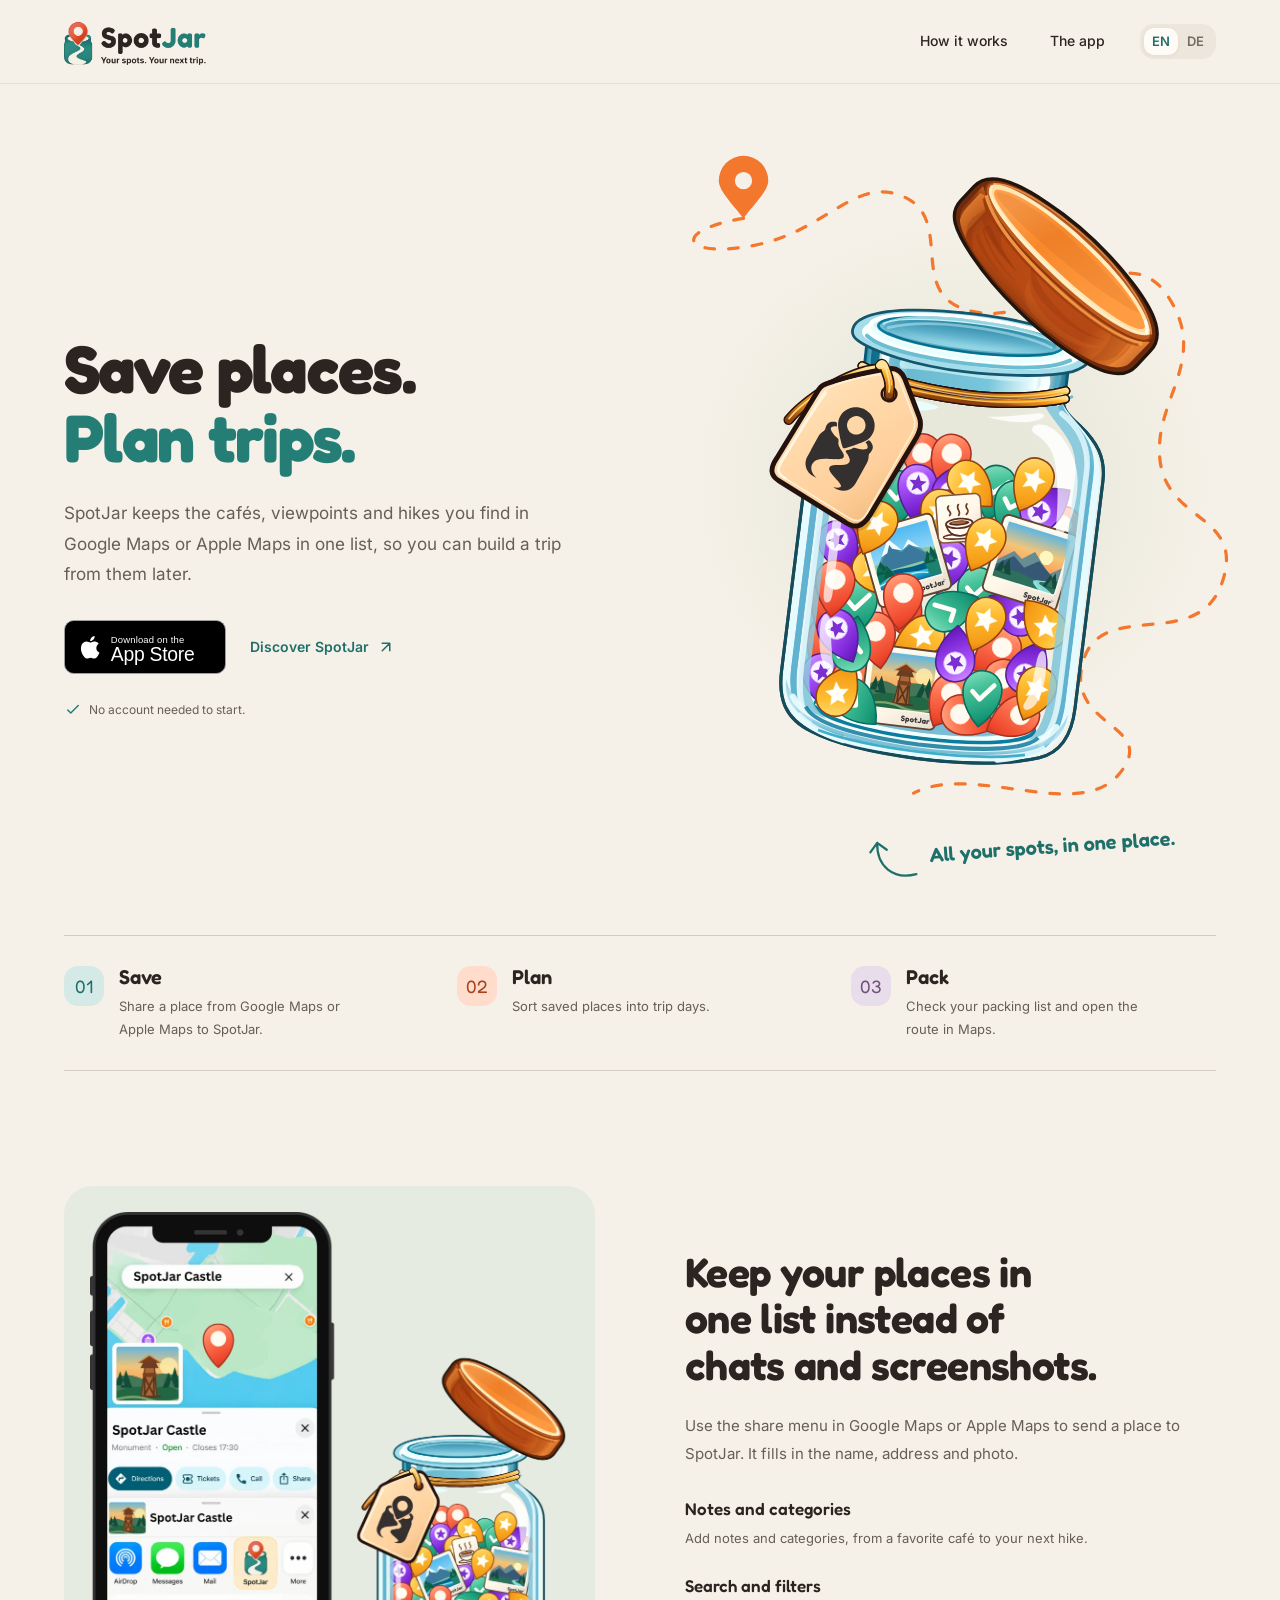
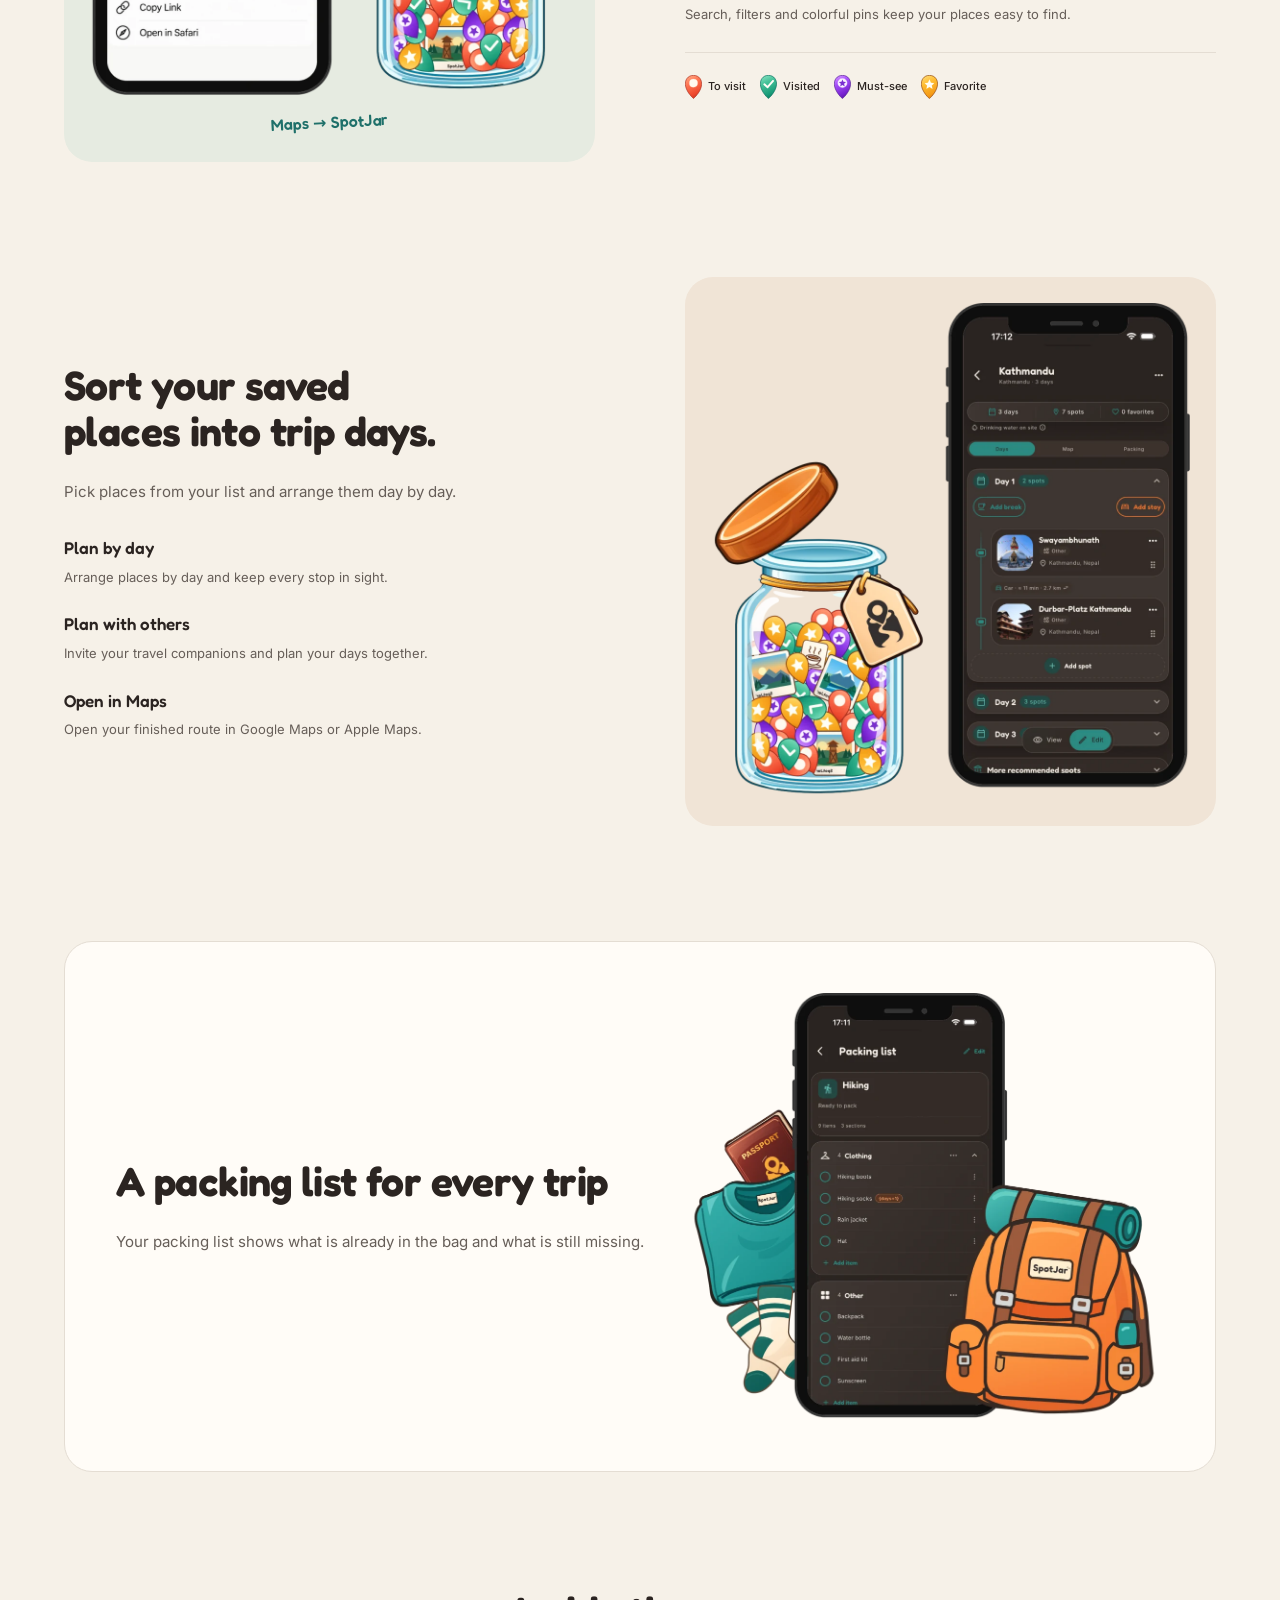
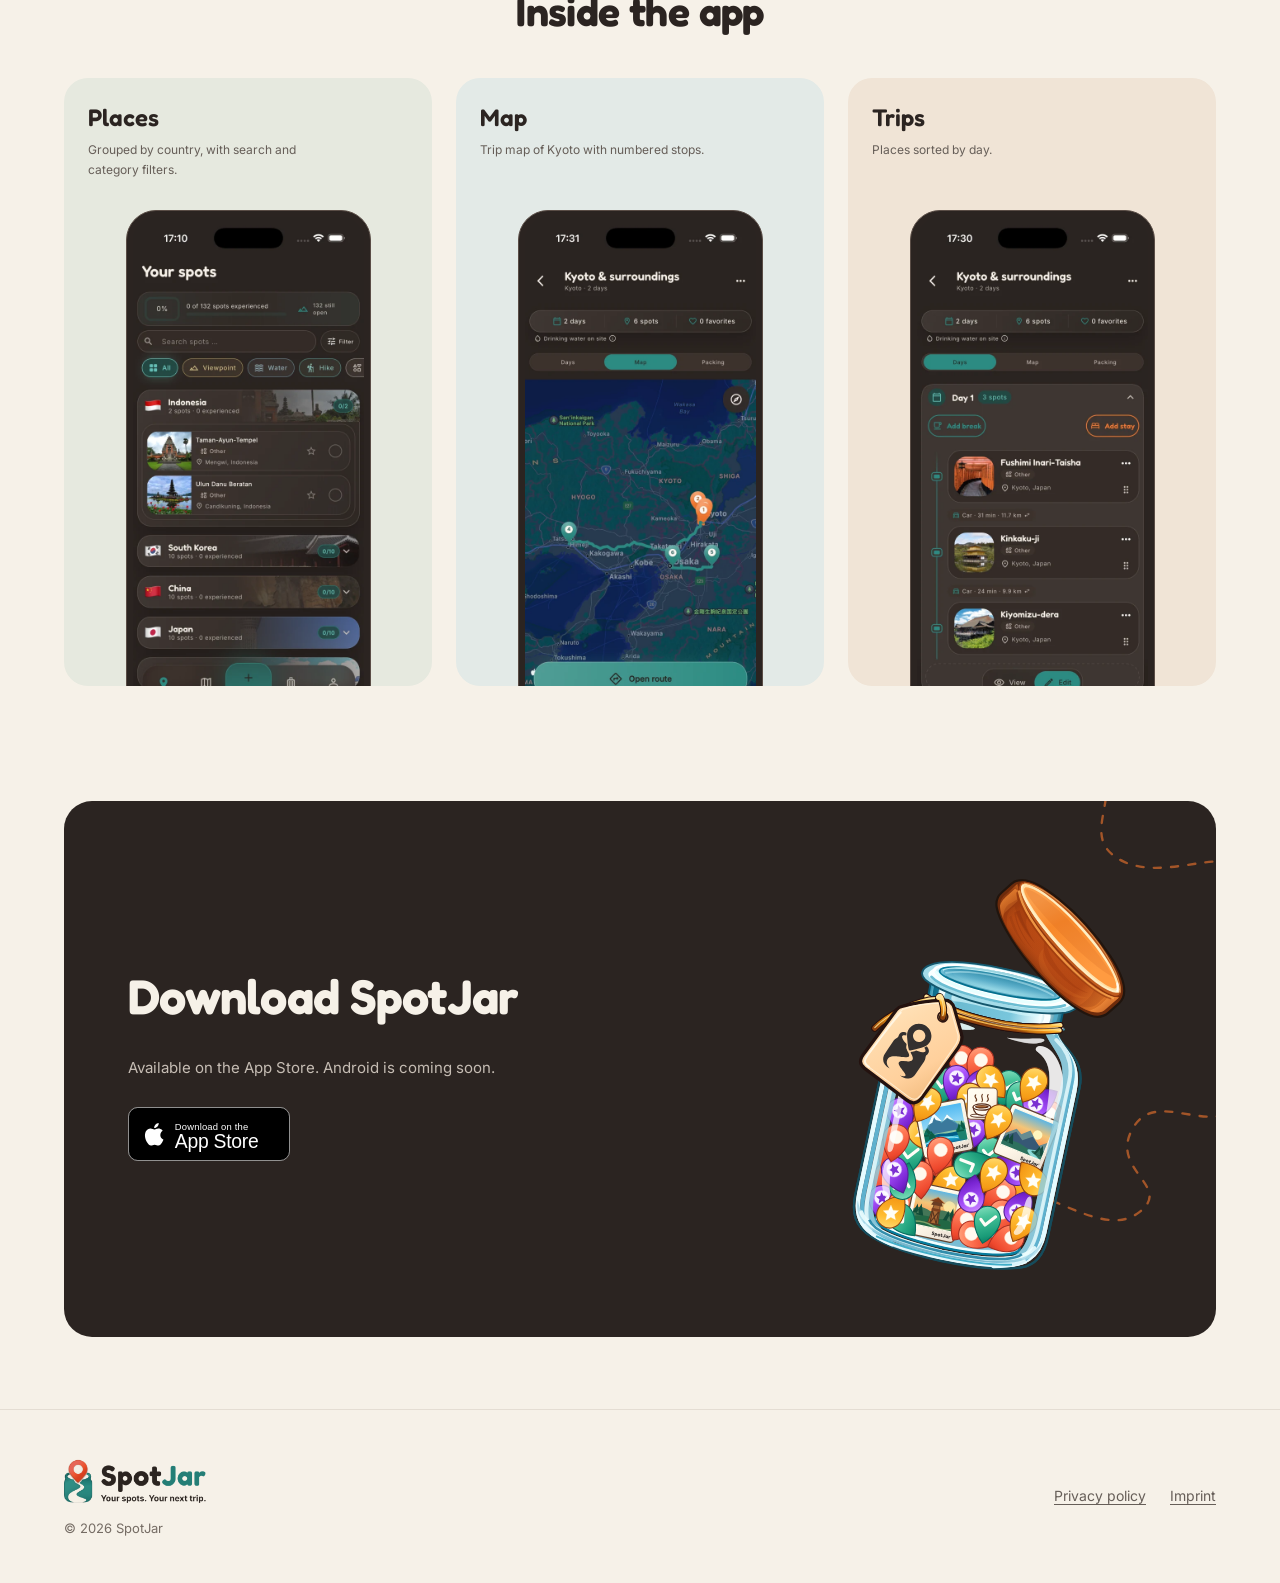
==== commit 8a17fe39: "Update website content for improved clarity and engagement in both German and English versions" ====
--- a/index.html
+++ b/index.html
@@ -3,7 +3,7 @@
 <head>
   <meta charset="utf-8">
   <meta name="viewport" content="width=device-width, initial-scale=1">
-  <title>SpotJar | Your spots. Your next trip.</title>
+  <title>SpotJar | Save places. Plan trips.</title>
   <meta name="description" content="Save your favorite places from Google Maps or Apple Maps, plan your next trip and keep your packing list close. All in SpotJar.">
   <meta name="theme-color" content="#F6F1E8">
   <link rel="canonical" href="https://spotjar.app/">
@@ -12,7 +12,7 @@
   <link rel="alternate" hreflang="x-default" href="https://spotjar.app/">
   <meta property="og:type" content="website">
   <meta property="og:site_name" content="SpotJar">
-  <meta property="og:title" content="SpotJar | Your spots. Your next trip.">
+  <meta property="og:title" content="SpotJar | Save places. Plan trips.">
   <meta property="og:description" content="Save your favorite places from Google Maps or Apple Maps, plan your next trip and keep your packing list close. All in SpotJar.">
   <meta property="og:url" content="https://spotjar.app/">
   <meta property="og:image" content="https://spotjar.app/img/icon-512.png">
@@ -46,44 +46,41 @@
     <section class="hero" aria-labelledby="hero-title">
       <div class="container hero__inner">
         <div class="hero__copy">
-          <h1 class="heading--accent" id="hero-title">Turn “someday”<br>into <span>your next <span class="sentence-end">trip.</span></span></h1>
-          <p class="hero__lead">That little café. The lake in the mountains. A trip too good to forget. Collect your places in SpotJar – then turn them into a trip.</p>
+          <h1 class="heading--accent" id="hero-title">Save places.<br><span>Plan <span class="sentence-end">trips.</span></span></h1>
+          <p class="hero__lead">SpotJar keeps the cafés, viewpoints and hikes you find in Google Maps or Apple Maps in one list, so you can build a trip from them later.</p>
           <div class="hero__actions"><a class="store-badge" href="https://apps.apple.com/at/app/spotjar/id6803794730" aria-label="Download on the App Store"><img src="./images/badges/app-store.svg" alt="Download on the App Store" width="180" height="60"></a><a class="text-link" href="#how">Discover SpotJar<svg width="18" height="18" viewBox="0 0 24 24" fill="none" stroke="currentColor" stroke-width="2" stroke-linecap="round" stroke-linejoin="round" aria-hidden="true"><path d="M7 17 17 7M7 7h10v10"/></svg></a></div>
-          <p class="hero__android">Android coming soon</p>
-          <p class="hero__note"><svg width="18" height="18" viewBox="0 0 24 24" fill="none" stroke="currentColor" stroke-width="2" stroke-linecap="round" stroke-linejoin="round" aria-hidden="true"><path d="m5 12 4 4L19 6"/></svg>Your places stay with you. Start without an account.</p>
+          <p class="hero__note"><svg width="18" height="18" viewBox="0 0 24 24" fill="none" stroke="currentColor" stroke-width="2" stroke-linecap="round" stroke-linejoin="round" aria-hidden="true"><path d="m5 12 4 4L19 6"/></svg>No account needed to start.</p>
         </div>
         <div class="hero__visual" aria-hidden="true">
           <div class="hero__art">
             <img class="hero__route" src="./img/doodles/route.svg?v=2" alt="" width="560" height="620">
             <img class="hero__jar" src="./img/illustrations/spotjar-full.svg" alt="" width="700" height="1100" fetchpriority="high">
-            <span class="floating-label floating-label--one"><img src="./img/marker-favorite.svg" alt="">Favorite places</span>
-            <span class="floating-label floating-label--two"><img src="./img/marker-open.svg" alt="">Travel ideas</span>
-          </div>
+            </div>
           <span class="hero__caption"><span class="hero__caption-text">All your spots, in one place.</span></span>
         </div>
       </div>
     </section>
     <section class="journey container" id="how" aria-labelledby="journey-title">
       <h2 class="visually-hidden" id="journey-title">From the first tip to the last day of your trip.</h2>
-      <ol class="journey__steps"><li><span class="journey__number">01</span><div><h3>Discover & collect</h3><p>Share a place from Maps straight to SpotJar.</p></div></li><li><span class="journey__number">02</span><div><h3>Organize & plan</h3><p>Turn your collected places into your next trip.</p></div></li><li><span class="journey__number">03</span><div><h3>Pack & go</h3><p>Packing list ready, route sorted. Adventure awaits.</p></div></li></ol>
+      <ol class="journey__steps"><li><span class="journey__number">01</span><div><h3>Save</h3><p>Share a place from Google Maps or Apple Maps to SpotJar.</p></div></li><li><span class="journey__number">02</span><div><h3>Plan</h3><p>Sort saved places into trip days.</p></div></li><li><span class="journey__number">03</span><div><h3>Pack</h3><p>Check your packing list and open the route in Maps.</p></div></li></ol>
     </section>
     <section class="feature container" aria-labelledby="save-title">
       <div class="feature__visual feature__visual--save"><img class="feature__art" src="./img/illustrations/save-a-spot.webp" alt="A place is shared from Maps into a SpotJar glass filled with places and memories." width="1000" height="1009" loading="lazy" decoding="async"><span class="art-caption">Maps → SpotJar</span></div>
-      <div class="feature__copy"><p class="eyebrow">01 / Your collection</p><h2 class="heading--accent" id="save-title">Good places deserve<br>a <span class="text-highlight">place to <span class="sentence-end">stay.</span></span></h2><p class="feature__intro">A tip from a friend or a find in Maps? Use the share menu to drop it straight into your jar. The name, address and photo are filled in for you.</p><ul class="feature-list"><li><span class="feature-list__icon"><svg width="18" height="18" viewBox="0 0 24 24" fill="none" stroke="currentColor" stroke-width="2" stroke-linecap="round" stroke-linejoin="round" aria-hidden="true"><path d="m5 12 4 4L19 6"/></svg></span><div><h3>Make it yours</h3><p>Add notes and categories, from a favorite café to your next hike.</p></div></li><li><span class="feature-list__icon"><svg width="18" height="18" viewBox="0 0 24 24" fill="none" stroke="currentColor" stroke-width="2" stroke-linecap="round" stroke-linejoin="round" aria-hidden="true"><path d="m5 12 4 4L19 6"/></svg></span><div><h3>Find it again</h3><p>Search, filters and colorful pins keep your places easy to find.</p></div></li></ul><div class="statuses"><span class="status status--open"><img src="./img/marker-open.svg" alt="" width="24" height="30" loading="lazy">To visit</span><span class="status status--viewed"><img src="./img/marker-viewed.svg" alt="" width="24" height="30" loading="lazy">Visited</span><span class="status status--mustSee"><img src="./img/marker-must-see.svg" alt="" width="24" height="30" loading="lazy">Must-see</span><span class="status status--favorite"><img src="./img/marker-favorite.svg" alt="" width="24" height="30" loading="lazy">Favorite</span></div></div>
+      <div class="feature__copy"><h2 id="save-title">Keep your places in one list instead of chats and screenshots.</h2><p class="feature__intro">Use the share menu in Google Maps or Apple Maps to send a place to SpotJar. It fills in the name, address and photo.</p><ul class="feature-list"><li><div><h3>Notes and categories</h3><p>Add notes and categories, from a favorite café to your next hike.</p></div></li><li><div><h3>Search and filters</h3><p>Search, filters and colorful pins keep your places easy to find.</p></div></li></ul><div class="statuses"><span class="status status--open"><img src="./img/marker-open.svg" alt="" width="24" height="30" loading="lazy">To visit</span><span class="status status--viewed"><img src="./img/marker-viewed.svg" alt="" width="24" height="30" loading="lazy">Visited</span><span class="status status--mustSee"><img src="./img/marker-must-see.svg" alt="" width="24" height="30" loading="lazy">Must-see</span><span class="status status--favorite"><img src="./img/marker-favorite.svg" alt="" width="24" height="30" loading="lazy">Favorite</span></div></div>
     </section>
     <section class="feature feature--reverse container" aria-labelledby="trip-title">
       <div class="feature__visual feature__visual--trip"><img class="feature__art" src="./img/illustrations/plan-a-trip.webp" alt="A SpotJar glass of collected places beside a trip plan on a phone." width="1000" height="1036" loading="lazy" decoding="async"></div>
-      <div class="feature__copy"><p class="eyebrow">02 / Your next trip</p><h2 class="heading--accent" id="trip-title">Lots of little ideas.<br>One <span class="text-highlight">great <span class="sentence-end">plan.</span></span></h2><p class="feature__intro">Take your collected places out of the jar and put your next trip together. At your own pace, day by day.</p><ul class="feature-list"><li><span class="feature-list__icon"><svg width="18" height="18" viewBox="0 0 24 24" fill="none" stroke="currentColor" stroke-width="2" stroke-linecap="round" stroke-linejoin="round" aria-hidden="true"><path d="m5 12 4 4L19 6"/></svg></span><div><h3>Your pace, your days</h3><p>Arrange places by day and keep every stop in sight.</p></div></li><li><span class="feature-list__icon"><svg width="18" height="18" viewBox="0 0 24 24" fill="none" stroke="currentColor" stroke-width="2" stroke-linecap="round" stroke-linejoin="round" aria-hidden="true"><path d="m5 12 4 4L19 6"/></svg></span><div><h3>Better together</h3><p>Invite your travel companions and plan your days together.</p></div></li><li><span class="feature-list__icon"><svg width="18" height="18" viewBox="0 0 24 24" fill="none" stroke="currentColor" stroke-width="2" stroke-linecap="round" stroke-linejoin="round" aria-hidden="true"><path d="m5 12 4 4L19 6"/></svg></span><div><h3>One tap to go</h3><p>Open your finished route in Google Maps or Apple Maps.</p></div></li></ul></div>
+      <div class="feature__copy"><h2 id="trip-title">Sort your saved places into trip days.</h2><p class="feature__intro">Pick places from your list and arrange them day by day.</p><ul class="feature-list"><li><div><h3>Plan by day</h3><p>Arrange places by day and keep every stop in sight.</p></div></li><li><div><h3>Plan with others</h3><p>Invite your travel companions and plan your days together.</p></div></li><li><div><h3>Open in Maps</h3><p>Open your finished route in Google Maps or Apple Maps.</p></div></li></ul></div>
     </section>
     <section class="packing container" aria-labelledby="pack-title">
-      <div class="packing__inner"><div class="packing__copy"><p class="eyebrow">03 / Ready for adventure</p><h2 id="pack-title">Pack the excitement.<br>Remember the rest.</h2><p class="feature__intro">A weekend away or a big adventure: your packing list helps you see what is already in your bag and what still needs to go in.</p><p class="packing__tag"><svg width="18" height="18" viewBox="0 0 24 24" fill="none" stroke="currentColor" stroke-width="2" stroke-linecap="round" stroke-linejoin="round" aria-hidden="true"><path d="m5 12 4 4L19 6"/></svg>Check it off. Take a breath. Head out.</p></div><img class="packing__art" src="./img/illustrations/pack-your-bag.webp" alt="A backpack, clothing and a packing checklist in SpotJar." width="1000" height="887" loading="lazy" decoding="async"></div>
+      <div class="packing__inner"><div class="packing__copy"><h2 id="pack-title">A packing list for every trip</h2><p class="feature__intro">Your packing list shows what is already in the bag and what is still missing.</p></div><img class="packing__art" src="./img/illustrations/pack-your-bag.webp" alt="A backpack, clothing and a packing checklist in SpotJar." width="1000" height="887" loading="lazy" decoding="async"></div>
     </section>
     <section class="app-preview container" id="app" aria-labelledby="app-title">
-      <div class="section-heading"><p class="eyebrow">A look inside</p><h2 class="heading--accent" id="app-title">Your world. <span class="text-highlight">Beautifully <span class="sentence-end">organized.</span></span></h2><p>Your places, your map and your next trip – always with you.</p></div>
-      <div class="app-shots"><figure class="app-shot"><figcaption><h3>Your places</h3><p>All collected. Easy to find again.</p></figcaption><div class="app-shot__frame"><picture><source srcset="./img/app-spot-list.webp" type="image/webp"><img src="./img/app-spot-list.jpg" alt="Places sorted by country with search and category filters in SpotJar." width="560" height="1216" loading="lazy" decoding="async"></picture></div></figure><figure class="app-shot"><figcaption><h3>Your map</h3><p>Your next idea might be just around the corner.</p></figcaption><div class="app-shot__frame"><picture><source srcset="./img/app-trip-route.webp" type="image/webp"><img src="./img/app-trip-route.jpg" alt="SpotJar trip map around Kyoto with numbered stops connected by a route." width="560" height="1216" loading="lazy" decoding="async"></picture></div></figure><figure class="app-shot"><figcaption><h3>Your trips</h3><p>Turn individual stops into your adventure.</p></figcaption><div class="app-shot__frame"><picture><source srcset="./img/app-trip-days.webp" type="image/webp"><img src="./img/app-trip-days.jpg" alt="A trip plan with places organized by travel day." width="560" height="1216" loading="lazy" decoding="async"></picture></div></figure></div>
+      <div class="section-heading"><h2 id="app-title">Inside the app</h2></div>
+      <div class="app-shots"><figure class="app-shot"><figcaption><h3>Places</h3><p>Grouped by country, with search and category filters.</p></figcaption><div class="app-shot__frame"><picture><source srcset="./img/app-spot-list.webp" type="image/webp"><img src="./img/app-spot-list.jpg" alt="Places sorted by country with search and category filters in SpotJar." width="560" height="1216" loading="lazy" decoding="async"></picture></div></figure><figure class="app-shot"><figcaption><h3>Map</h3><p>Trip map of Kyoto with numbered stops.</p></figcaption><div class="app-shot__frame"><picture><source srcset="./img/app-trip-route.webp" type="image/webp"><img src="./img/app-trip-route.jpg" alt="SpotJar trip map around Kyoto with numbered stops connected by a route." width="560" height="1216" loading="lazy" decoding="async"></picture></div></figure><figure class="app-shot"><figcaption><h3>Trips</h3><p>Places sorted by day.</p></figcaption><div class="app-shot__frame"><picture><source srcset="./img/app-trip-days.webp" type="image/webp"><img src="./img/app-trip-days.jpg" alt="A trip plan with places organized by travel day." width="560" height="1216" loading="lazy" decoding="async"></picture></div></figure></div>
     </section>
     <section class="download container" aria-labelledby="download-title">
-      <div class="download__inner"><div><p class="eyebrow">Your next favorite place is out there</p><h2 class="heading--accent" id="download-title">What’s going in <span class="text-highlight">your <span class="sentence-end">jar?</span></span></h2><p class="download__lead">Collect the places you want to discover.<br>Your next trip starts with the first one.</p><a class="store-badge" href="https://apps.apple.com/at/app/spotjar/id6803794730" aria-label="Download on the App Store"><img src="./images/badges/app-store.svg" alt="Download on the App Store" width="180" height="60"></a><p class="download__android">Android coming soon</p></div><img src="./img/illustrations/spotjar-full.svg" alt="" width="700" height="1100" loading="lazy" decoding="async"></div>
+      <div class="download__inner"><div><h2 id="download-title">Download SpotJar</h2><p class="download__lead">Available on the App Store. Android is coming soon.</p><a class="store-badge" href="https://apps.apple.com/at/app/spotjar/id6803794730" aria-label="Download on the App Store"><img src="./images/badges/app-store.svg" alt="Download on the App Store" width="180" height="60"></a></div><img src="./img/illustrations/spotjar-full.svg" alt="" width="700" height="1100" loading="lazy" decoding="async"></div>
     </section>
   </main>
   <footer class="site-footer"><div class="container site-footer__inner"><div class="site-footer__brand"><a class="site-footer__logo" href="./" aria-label="SpotJar home"><img src="./images/logo_lightMode.png" alt="SpotJar" width="2120" height="736" loading="lazy" decoding="async"></a><p>© 2026 SpotJar</p></div><ul><li><a href="./policy/">Privacy policy</a></li><li><a href="./imprint/">Imprint</a></li></ul></div></footer>
--- a/css/landing.css
+++ b/css/landing.css
@@ -1,9 +1,8 @@
 /* AppPalette.light and optimized onboarding artwork from the Flutter app. */
-:root { --section-space: clamp(72px, 9vw, 132px); --highlight-orange: #de3c0a; }
+:root { --section-space: clamp(72px, 9vw, 132px); }
 section[id] { scroll-margin-top: calc(var(--header-h) + 24px); }
 h1 { font-size: clamp(3rem, 5.25vw, 4.75rem); font-weight: 700; line-height: 1.02; letter-spacing: -.025em; }
 h2 { font-size: clamp(2rem, 3.2vw, 3rem); font-weight: 650; letter-spacing: -.015em; line-height: 1.13; text-wrap: balance; }
-.eyebrow { display: flex; align-items: center; gap: 9px; color: var(--teal-deep); font-family: var(--font-head); font-size: .9375rem; font-weight: 550; letter-spacing: .015em; line-height: 1.5; }
 .hero { padding: clamp(40px, 6vw, 86px) 0 64px; }
 .hero__inner { display: grid; grid-template-columns: 1.12fr 1fr; align-items: center; gap: 40px; }
 .hero__copy { position: relative; z-index: 2; }
@@ -17,7 +16,6 @@
 .text-link { display: inline-flex; align-items: center; gap: 8px; min-height: 44px; font-size: .875rem; font-weight: 600; text-decoration: none; }
 .text-link svg { transition: transform .2s; }
 .text-link:hover svg { transform: translate(2px, -2px); }
-.hero__android { font-size: .75rem; margin-top: 8px; color: var(--text-muted); }
 .hero__note { display: flex; align-items: center; gap: 7px; margin-top: 26px; font-size: .75rem; line-height: 1.6; }
 .hero__note svg { color: var(--teal); flex-shrink: 0; }
 .hero__visual { min-width: 0; display: grid; place-items: center; gap: 22px; container-type: inline-size; }
@@ -26,10 +24,6 @@
 .hero__art::before { content: ''; position: absolute; width: 100%; aspect-ratio: 1; z-index: -2; background: radial-gradient(closest-side, #e7e8da 30%, #e7e8da99 60%, #e7e8da00 100%); pointer-events: none; }
 .hero__jar { width: min(100%, 390px); transform: rotate(7deg); }
 .hero__route { position: absolute; z-index: -1; width: 115%; max-width: none; height: 115%; object-fit: contain; pointer-events: none; }
-.floating-label { position: absolute; display: inline-flex; align-items: center; gap: 8px; padding: 11px 16px; border: 1px solid var(--line); border-radius: 15px; background: var(--surface); color: var(--text-strong); font-family: var(--font-head); font-size: .9375rem; font-weight: 550; box-shadow: var(--shadow); white-space: nowrap; }
-.floating-label--one { top: 25%; right: -12px; transform: rotate(7deg); }
-.floating-label--two { bottom: 22%; left: -22px; transform: rotate(-7deg); }
-.floating-label img { width: 18px; height: 24px; object-fit: contain; flex: 0 0 auto; }
 .hero__caption { display: flex; align-items: center; gap: .5em; width: 66.6667%; margin-inline-start: 33.3333%; font-family: var(--font-head); color: var(--teal-deep); font-size: min(1.25rem, 3.8cqi); font-weight: 600; line-height: 1.35; white-space: nowrap; transform: rotate(-4deg); }
 .hero__caption::before { content: ''; display: block; flex: 0 0 2.7em; width: 2.7em; aspect-ratio: 72 / 64; background: currentColor; mask: url('../img/doodles/arrow.svg?v=2') center / contain no-repeat; pointer-events: none; }
 .hero__caption-text { flex: 0 0 auto; }
@@ -41,7 +35,6 @@
 .journey h3 { font-size: 1.25rem; font-weight: 600; margin: 0 0 6px; }
 .journey p { font-size: .8125rem; line-height: 1.7; max-width: 245px; }
 .feature { display: grid; grid-template-columns: 1fr 1fr; align-items: center; gap: clamp(32px, 7vw, 100px); margin-top: var(--section-space); }
-.feature__copy .eyebrow, .packing__copy .eyebrow { margin-bottom: 16px; }
 .feature__intro { margin-top: 24px; font-size: .9375rem; line-height: 1.85; }
 .feature__visual { min-width: 0; position: relative; padding: 26px; border-radius: 28px; background: #ece8de; }
 .feature__visual--save { background: #e6ebe1; }
@@ -51,7 +44,6 @@
 .feature--reverse .feature__visual { order: 2; }
 .feature-list { display: grid; gap: 22px; padding: 0; margin: 28px 0 0; list-style: none; }
 .feature-list li { display: flex; align-items: flex-start; gap: 12px; }
-.feature-list__icon { display: grid; place-items: center; width: 28px; height: 28px; flex: 0 0 auto; border-radius: 10px; background: #d5eae6; color: var(--teal-deep); }
 .feature-list h3 { font-family: var(--font-head); font-size: 1.0625rem; font-weight: 550; line-height: 1.5; margin: 1px 0 5px; }
 .feature-list p { font-size: .8125rem; line-height: 1.75; }
 .statuses { display: flex; flex-wrap: wrap; gap: 8px 14px; border-top: 1px solid var(--line); padding-top: 22px; margin-top: 26px; }
@@ -60,12 +52,9 @@
 .packing { margin-top: var(--section-space); }
 .packing__inner { display: grid; grid-template-columns: 1.1fr 1fr; align-items: center; gap: 36px; padding: clamp(26px, 4vw, 56px); background: var(--surface); border: 1px solid var(--line); border-radius: 28px; overflow: hidden; }
 .packing__copy { max-width: 540px; }
-.packing__tag { display: flex; align-items: center; gap: 8px; margin-top: 25px; color: var(--teal-deep); font-size: .8125rem; font-weight: 500; }
-.packing__tag svg { flex-shrink: 0; }
 .packing__art { width: 100%; }
 .app-preview { padding-top: var(--section-space); }
 .section-heading { text-align: center; margin-bottom: 44px; }
-.section-heading .eyebrow { justify-content: center; margin-bottom: 14px; }
 .section-heading > p:last-child { margin-top: 18px; font-size: .9375rem; }
 .app-shots { display: grid; grid-template-columns: repeat(3, 1fr); gap: 24px; }
 .app-shot { margin: 0; min-width: 0; padding: 26px 24px 0; border-radius: 24px; background: #e6e9df; overflow: hidden; }
@@ -81,26 +70,17 @@
 .download__inner { position: relative; isolation: isolate; display: grid; grid-template-columns: 1.3fr .7fr; align-items: center; gap: 44px; padding: clamp(30px, 5vw, 70px); border-radius: 28px; overflow: hidden; background: #2b2421; color: #c6bdb4; }
 .download__inner::after { content: ''; position: absolute; z-index: -1; right: -50px; top: -40px; width: 440px; aspect-ratio: 1; border: 1px solid #463b36; border-radius: 50%; }
 .download h2 { color: #f6f1e8; font-size: clamp(2.125rem, 3.8vw, 3.5rem); }
-.download .eyebrow { color: #81bdb1; margin-bottom: 16px; }
 .download__lead { font-size: .9375rem; margin: 20px 0 26px; line-height: 1.8; }
-.download__android { font-size: .75rem; margin-top: 10px; }
 .download__inner > img { width: 100%; max-width: 260px; justify-self: center; transform: rotate(12deg); }
 /* Hand-drawn accents echo the printed SpotJar artwork. */
-.text-highlight { color: var(--teal); }
-.feature--reverse .text-highlight { color: var(--highlight-orange); }
 .sentence-end { position: relative; display: inline-block; white-space: nowrap; }
-.download .text-highlight { color: var(--teal); }
 .art-caption { transform: rotate(-3deg); }
-.packing__tag { font-family: var(--font-head); font-size: 1rem; font-weight: 550; }
 .download__inner::after { width: 440px; height: 490px; aspect-ratio: auto; top: -70px; right: -80px; border: 0; border-radius: 0; background: url('../img/doodles/route.svg?v=2') center / contain no-repeat; opacity: .6; transform: rotate(15deg); }
 .download h2 { padding-bottom: .2em; }
 @media (min-width: 1500px) { .hero { padding-top: 100px; padding-bottom: 90px; } }
 @media (max-width: 1000px) {
   .hero__inner { gap: 24px; }
   .hero__art { padding-inline: 25px; }
-  .floating-label { font-size: .6875rem; padding: 9px 12px; }
-  .floating-label--one { right: -6px; }
-  .floating-label--two { left: -10px; }
   .hero__actions { gap: 12px; }
   .journey__steps { gap: 20px; }
   .journey__steps li { gap: 10px; }
@@ -120,8 +100,6 @@
   .hero__visual { width: min(100%, 410px); justify-self: center; gap: 18px; }
   .hero__art { padding-inline: 35px; }
   .hero__jar { max-width: 300px; }
-  .floating-label--one { right: 0; }
-  .floating-label--two { left: 0; }
   .journey__steps { grid-template-columns: 1fr; gap: 22px; padding-block: 28px; }
   .journey__steps li { gap: 16px; align-items: center; }
   .journey p { max-width: none; }
@@ -141,7 +119,6 @@
   .app-shot__frame img { border-radius: 17px; }
   .app-shot h3 { font-size: 1.25rem; }
   .section-heading { text-align: left; margin-bottom: 30px; }
-  .section-heading .eyebrow { justify-content: flex-start; }
   .download { margin-bottom: 48px; }
   .download__inner { grid-template-columns: 1fr; gap: 30px; }
   .download__inner > img { max-width: 180px; margin-bottom: -70px; justify-self: end; }
@@ -151,7 +128,6 @@
   h1 { font-size: 2.45rem; }
   .hero__actions { gap: 8px; }
   .text-link { font-size: .8125rem; }
-  .eyebrow { font-size: .8125rem; }
   .packing__inner { padding: 22px; }
   .app-shot { padding-inline: 14px; }
 }
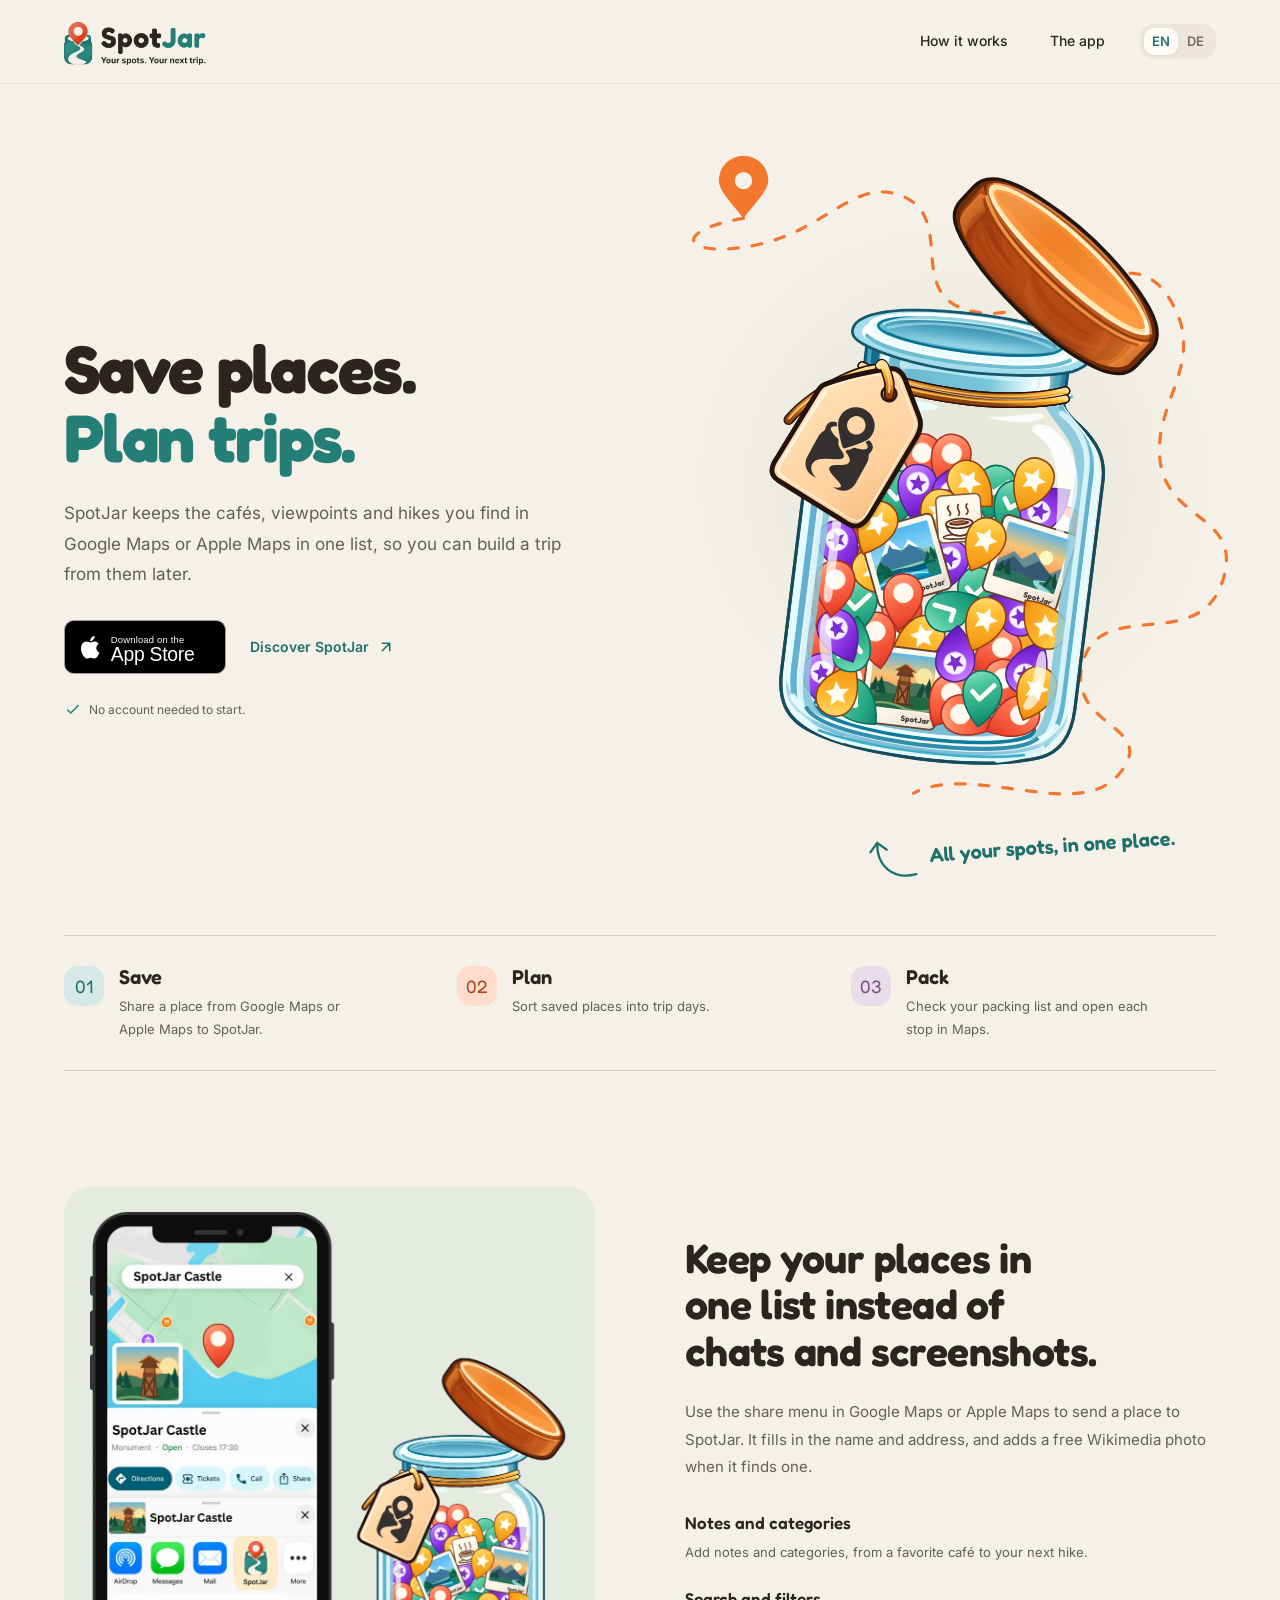
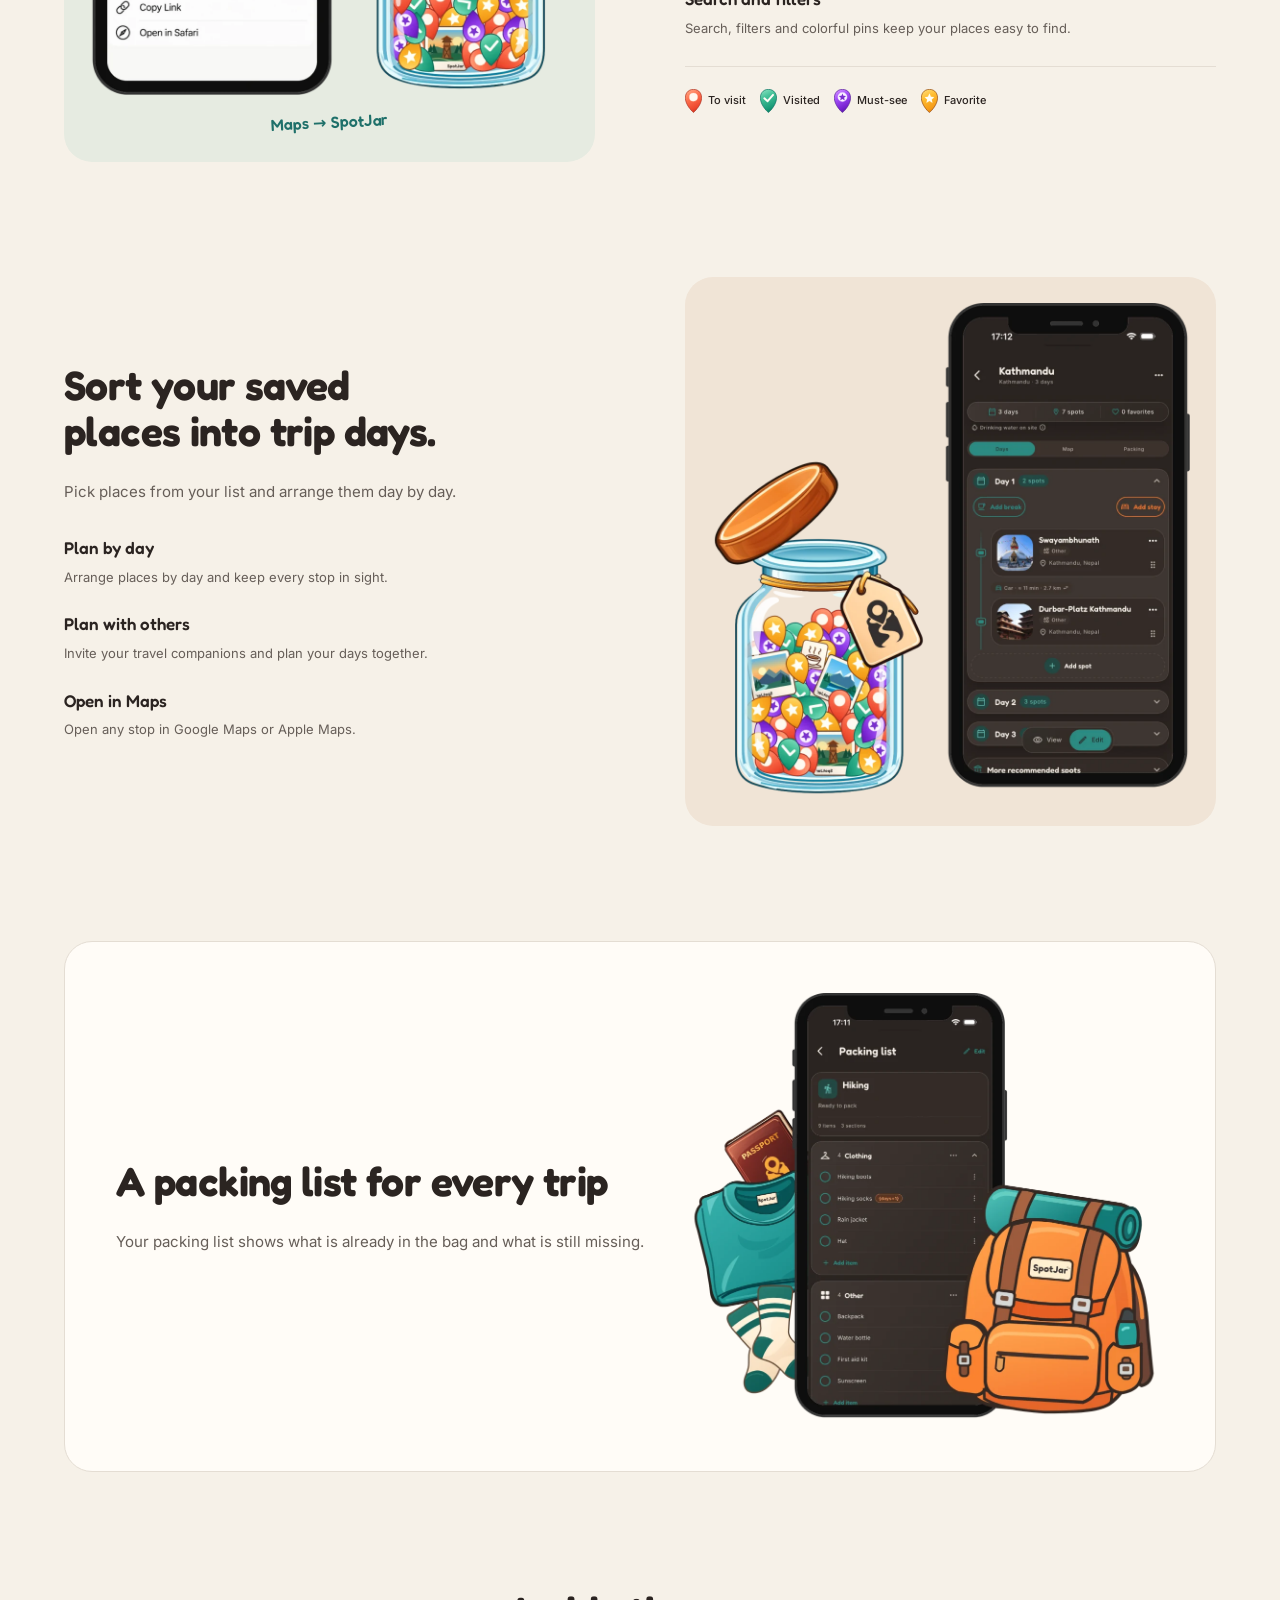
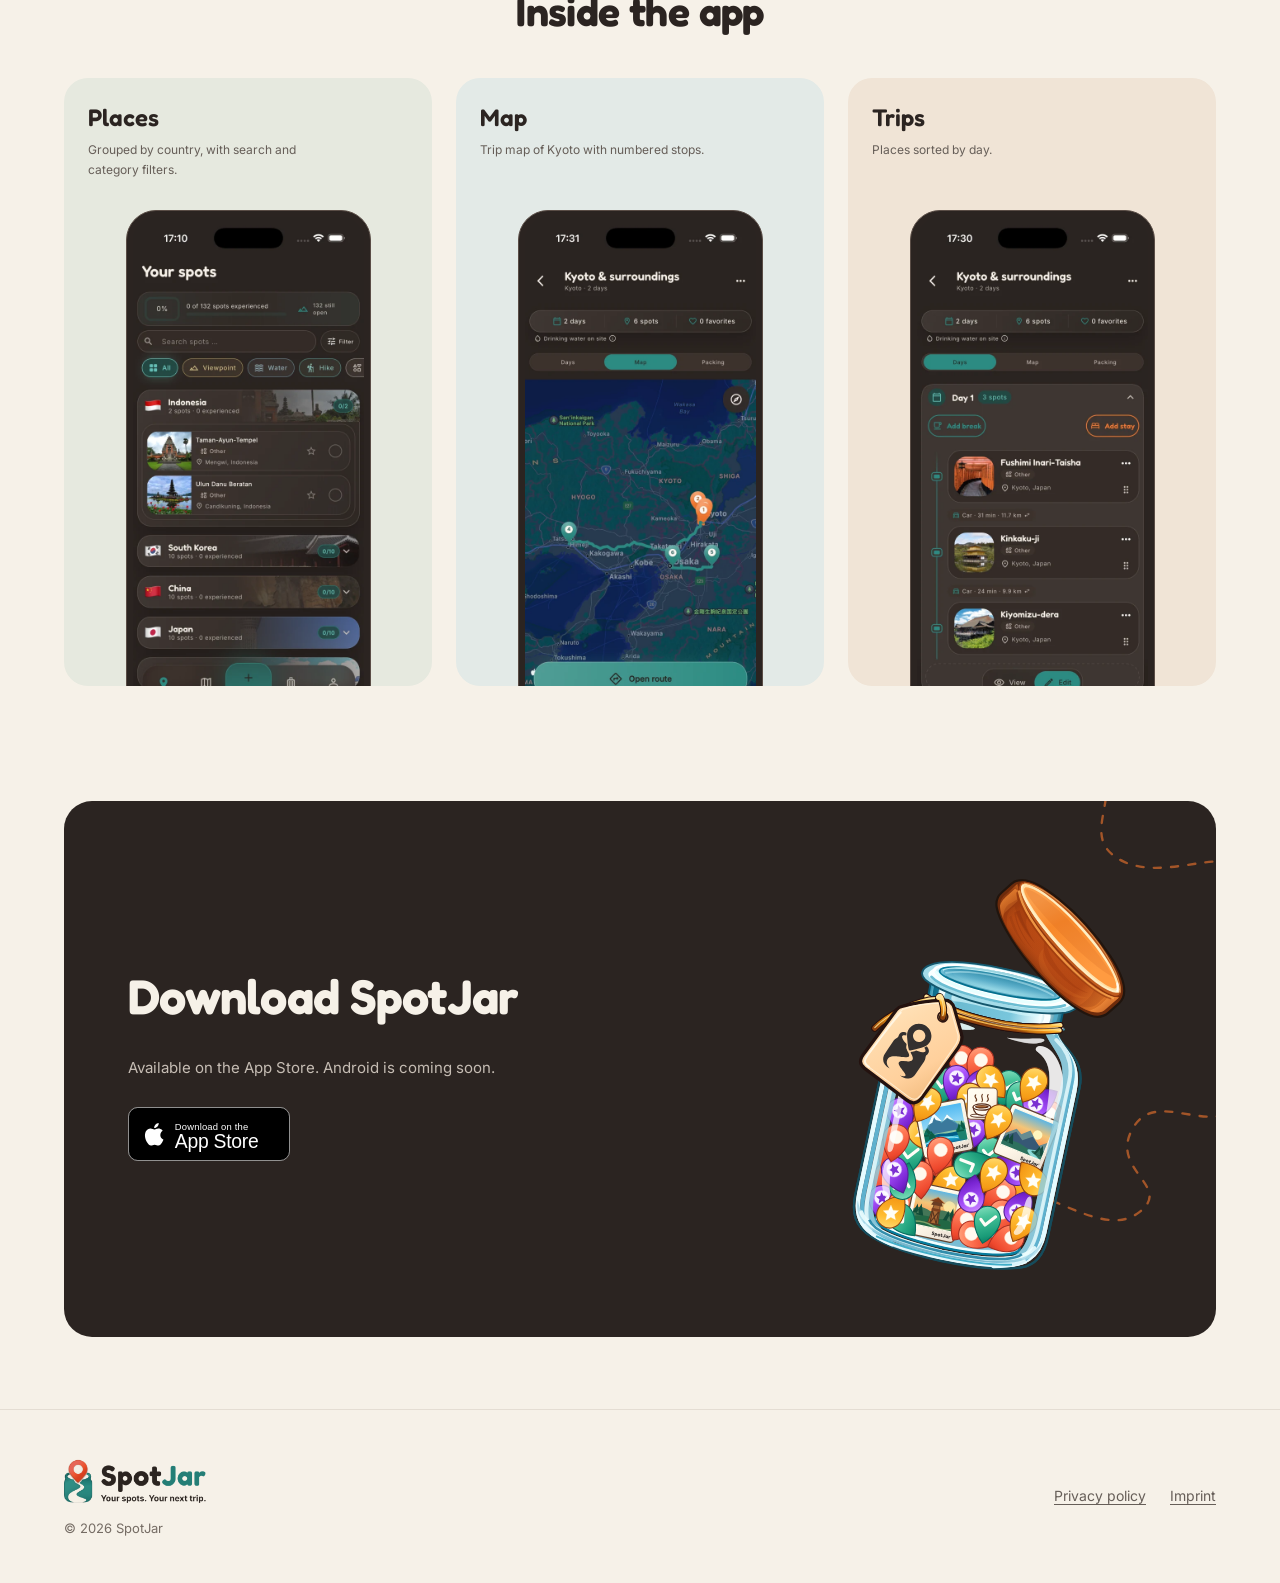
==== commit fa54ecde: "Update journey steps and feature descriptions for clarity and detail" ====
--- a/index.html
+++ b/index.html
@@ -62,22 +62,22 @@
     </section>
     <section class="journey container" id="how" aria-labelledby="journey-title">
       <h2 class="visually-hidden" id="journey-title">From the first tip to the last day of your trip.</h2>
-      <ol class="journey__steps"><li><span class="journey__number">01</span><div><h3>Save</h3><p>Share a place from Google Maps or Apple Maps to SpotJar.</p></div></li><li><span class="journey__number">02</span><div><h3>Plan</h3><p>Sort saved places into trip days.</p></div></li><li><span class="journey__number">03</span><div><h3>Pack</h3><p>Check your packing list and open the route in Maps.</p></div></li></ol>
+      <ol class="journey__steps"><li><span class="journey__number">01</span><div><h3>Save</h3><p>Share a place from Google Maps or Apple Maps to SpotJar.</p></div></li><li><span class="journey__number">02</span><div><h3>Plan</h3><p>Sort saved places into trip days.</p></div></li><li><span class="journey__number">03</span><div><h3>Pack</h3><p>Check your packing list and open each stop in Maps.</p></div></li></ol>
     </section>
     <section class="feature container" aria-labelledby="save-title">
       <div class="feature__visual feature__visual--save"><img class="feature__art" src="./img/illustrations/save-a-spot.webp" alt="A place is shared from Maps into a SpotJar glass filled with places and memories." width="1000" height="1009" loading="lazy" decoding="async"><span class="art-caption">Maps → SpotJar</span></div>
-      <div class="feature__copy"><h2 id="save-title">Keep your places in one list instead of chats and screenshots.</h2><p class="feature__intro">Use the share menu in Google Maps or Apple Maps to send a place to SpotJar. It fills in the name, address and photo.</p><ul class="feature-list"><li><div><h3>Notes and categories</h3><p>Add notes and categories, from a favorite café to your next hike.</p></div></li><li><div><h3>Search and filters</h3><p>Search, filters and colorful pins keep your places easy to find.</p></div></li></ul><div class="statuses"><span class="status status--open"><img src="./img/marker-open.svg" alt="" width="24" height="30" loading="lazy">To visit</span><span class="status status--viewed"><img src="./img/marker-viewed.svg" alt="" width="24" height="30" loading="lazy">Visited</span><span class="status status--mustSee"><img src="./img/marker-must-see.svg" alt="" width="24" height="30" loading="lazy">Must-see</span><span class="status status--favorite"><img src="./img/marker-favorite.svg" alt="" width="24" height="30" loading="lazy">Favorite</span></div></div>
+      <div class="feature__copy"><h2 id="save-title">Keep your places in one list instead of chats and screenshots.</h2><p class="feature__intro">Use the share menu in Google Maps or Apple Maps to send a place to SpotJar. It fills in the name and address, and adds a free Wikimedia photo when it finds one.</p><ul class="feature-list"><li><div><h3>Notes and categories</h3><p>Add notes and categories, from a favorite café to your next hike.</p></div></li><li><div><h3>Search and filters</h3><p>Search, filters and colorful pins keep your places easy to find.</p></div></li></ul><div class="statuses"><span class="status status--open"><img src="./img/marker-open.svg" alt="" width="24" height="30" loading="lazy">To visit</span><span class="status status--viewed"><img src="./img/marker-viewed.svg" alt="" width="24" height="30" loading="lazy">Visited</span><span class="status status--mustSee"><img src="./img/marker-must-see.svg" alt="" width="24" height="30" loading="lazy">Must-see</span><span class="status status--favorite"><img src="./img/marker-favorite.svg" alt="" width="24" height="30" loading="lazy">Favorite</span></div></div>
     </section>
     <section class="feature feature--reverse container" aria-labelledby="trip-title">
       <div class="feature__visual feature__visual--trip"><img class="feature__art" src="./img/illustrations/plan-a-trip.webp" alt="A SpotJar glass of collected places beside a trip plan on a phone." width="1000" height="1036" loading="lazy" decoding="async"></div>
-      <div class="feature__copy"><h2 id="trip-title">Sort your saved places into trip days.</h2><p class="feature__intro">Pick places from your list and arrange them day by day.</p><ul class="feature-list"><li><div><h3>Plan by day</h3><p>Arrange places by day and keep every stop in sight.</p></div></li><li><div><h3>Plan with others</h3><p>Invite your travel companions and plan your days together.</p></div></li><li><div><h3>Open in Maps</h3><p>Open your finished route in Google Maps or Apple Maps.</p></div></li></ul></div>
+      <div class="feature__copy"><h2 id="trip-title">Sort your saved places into trip days.</h2><p class="feature__intro">Pick places from your list and arrange them day by day.</p><ul class="feature-list"><li><div><h3>Plan by day</h3><p>Arrange places by day and keep every stop in sight.</p></div></li><li><div><h3>Plan with others</h3><p>Invite your travel companions and plan your days together.</p></div></li><li><div><h3>Open in Maps</h3><p>Open any stop in Google Maps or Apple Maps.</p></div></li></ul></div>
     </section>
     <section class="packing container" aria-labelledby="pack-title">
       <div class="packing__inner"><div class="packing__copy"><h2 id="pack-title">A packing list for every trip</h2><p class="feature__intro">Your packing list shows what is already in the bag and what is still missing.</p></div><img class="packing__art" src="./img/illustrations/pack-your-bag.webp" alt="A backpack, clothing and a packing checklist in SpotJar." width="1000" height="887" loading="lazy" decoding="async"></div>
     </section>
     <section class="app-preview container" id="app" aria-labelledby="app-title">
       <div class="section-heading"><h2 id="app-title">Inside the app</h2></div>
-      <div class="app-shots"><figure class="app-shot"><figcaption><h3>Places</h3><p>Grouped by country, with search and category filters.</p></figcaption><div class="app-shot__frame"><picture><source srcset="./img/app-spot-list.webp" type="image/webp"><img src="./img/app-spot-list.jpg" alt="Places sorted by country with search and category filters in SpotJar." width="560" height="1216" loading="lazy" decoding="async"></picture></div></figure><figure class="app-shot"><figcaption><h3>Map</h3><p>Trip map of Kyoto with numbered stops.</p></figcaption><div class="app-shot__frame"><picture><source srcset="./img/app-trip-route.webp" type="image/webp"><img src="./img/app-trip-route.jpg" alt="SpotJar trip map around Kyoto with numbered stops connected by a route." width="560" height="1216" loading="lazy" decoding="async"></picture></div></figure><figure class="app-shot"><figcaption><h3>Trips</h3><p>Places sorted by day.</p></figcaption><div class="app-shot__frame"><picture><source srcset="./img/app-trip-days.webp" type="image/webp"><img src="./img/app-trip-days.jpg" alt="A trip plan with places organized by travel day." width="560" height="1216" loading="lazy" decoding="async"></picture></div></figure></div>
+      <div class="app-shots"><figure class="app-shot"><figcaption><h3>Places</h3><p>Grouped by country, with search and category filters.</p></figcaption><div class="app-shot__frame"><picture><source srcset="./img/app-spot-list.webp" type="image/webp"><img src="./img/app-spot-list.jpg" alt="Places sorted by country with search and category filters in SpotJar." width="560" height="1216" loading="lazy" decoding="async"></picture></div></figure><figure class="app-shot"><figcaption><h3>Map</h3><p>Trip map of Kyoto with numbered stops.</p></figcaption><div class="app-shot__frame"><picture><source srcset="./img/app-trip-route.webp" type="image/webp"><img src="./img/app-trip-route.jpg" alt="SpotJar trip map around Kyoto with numbered stops connected by lines." width="560" height="1216" loading="lazy" decoding="async"></picture></div></figure><figure class="app-shot"><figcaption><h3>Trips</h3><p>Places sorted by day.</p></figcaption><div class="app-shot__frame"><picture><source srcset="./img/app-trip-days.webp" type="image/webp"><img src="./img/app-trip-days.jpg" alt="A trip plan with places organized by travel day." width="560" height="1216" loading="lazy" decoding="async"></picture></div></figure></div>
     </section>
     <section class="download container" aria-labelledby="download-title">
       <div class="download__inner"><div><h2 id="download-title">Download SpotJar</h2><p class="download__lead">Available on the App Store. Android is coming soon.</p><a class="store-badge" href="https://apps.apple.com/at/app/spotjar/id6803794730" aria-label="Download on the App Store"><img src="./images/badges/app-store.svg" alt="Download on the App Store" width="180" height="60"></a></div><img src="./img/illustrations/spotjar-full.svg" alt="" width="700" height="1100" loading="lazy" decoding="async"></div>
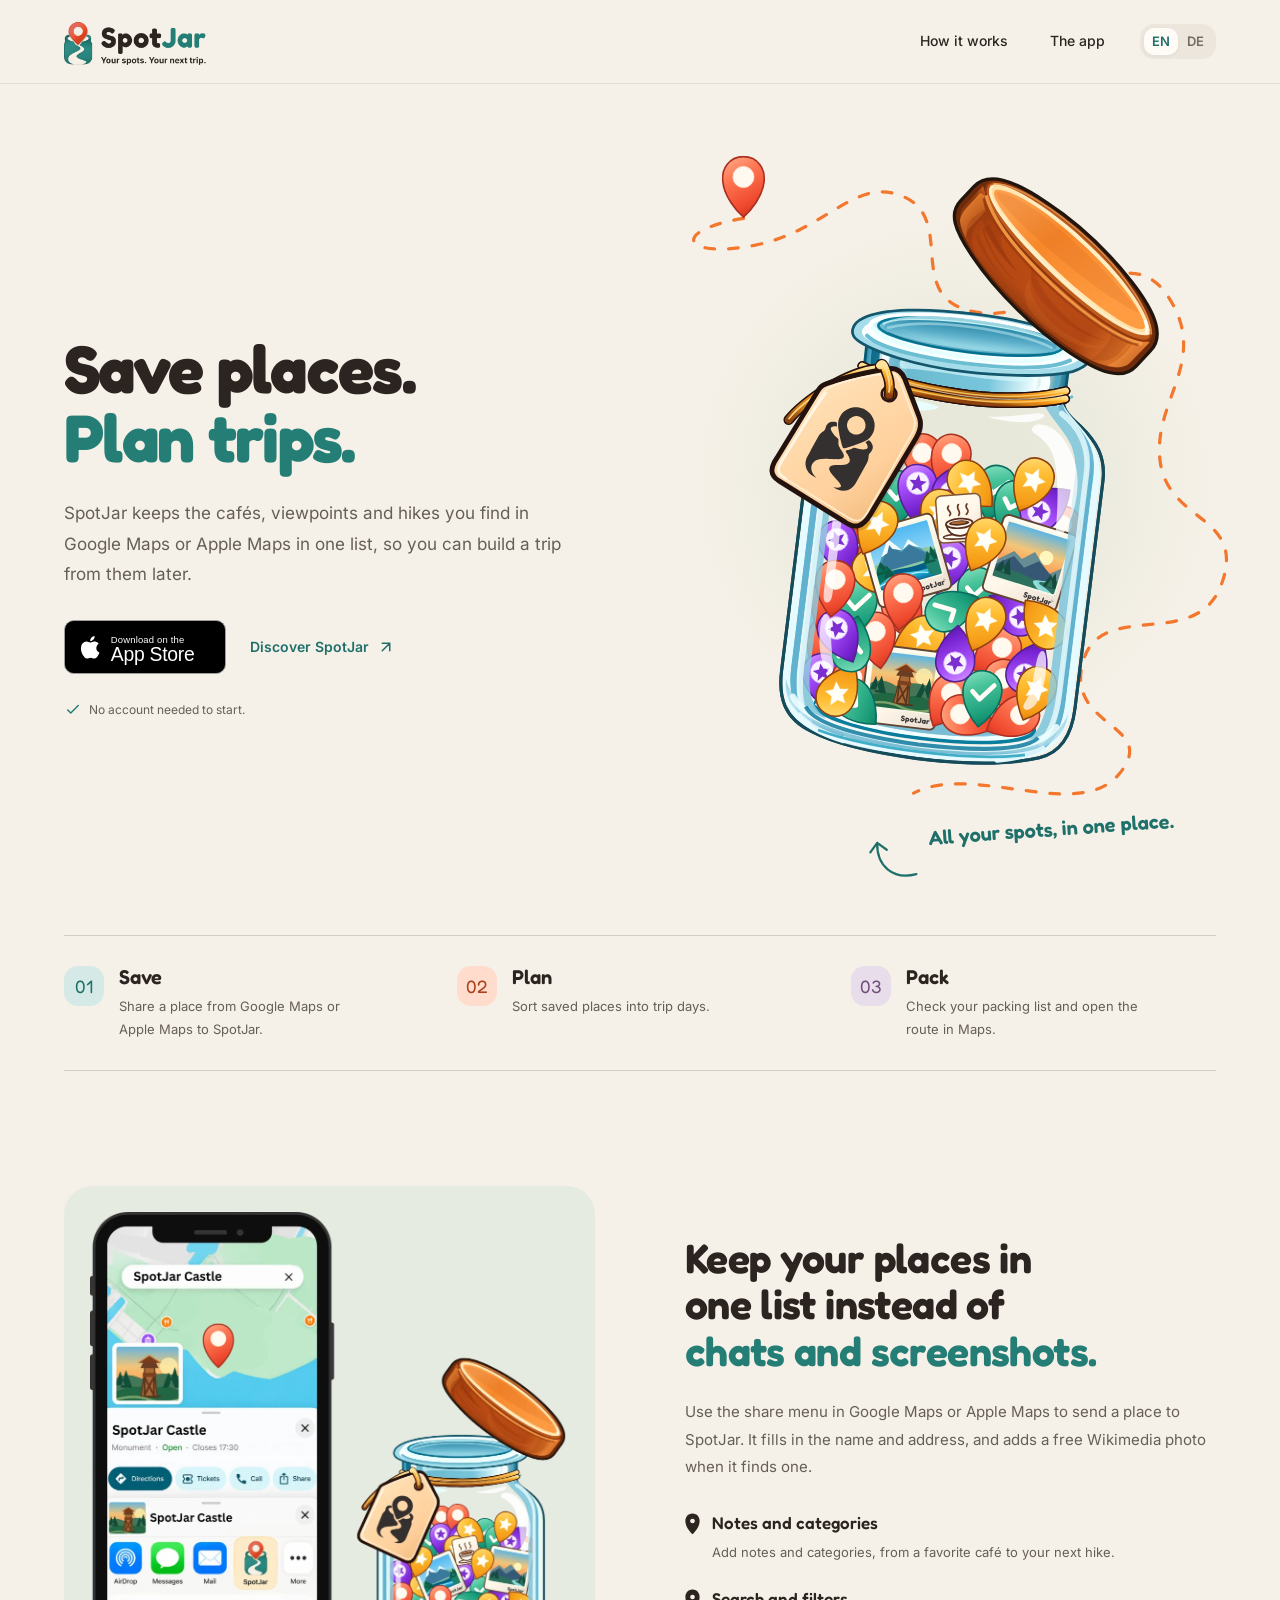
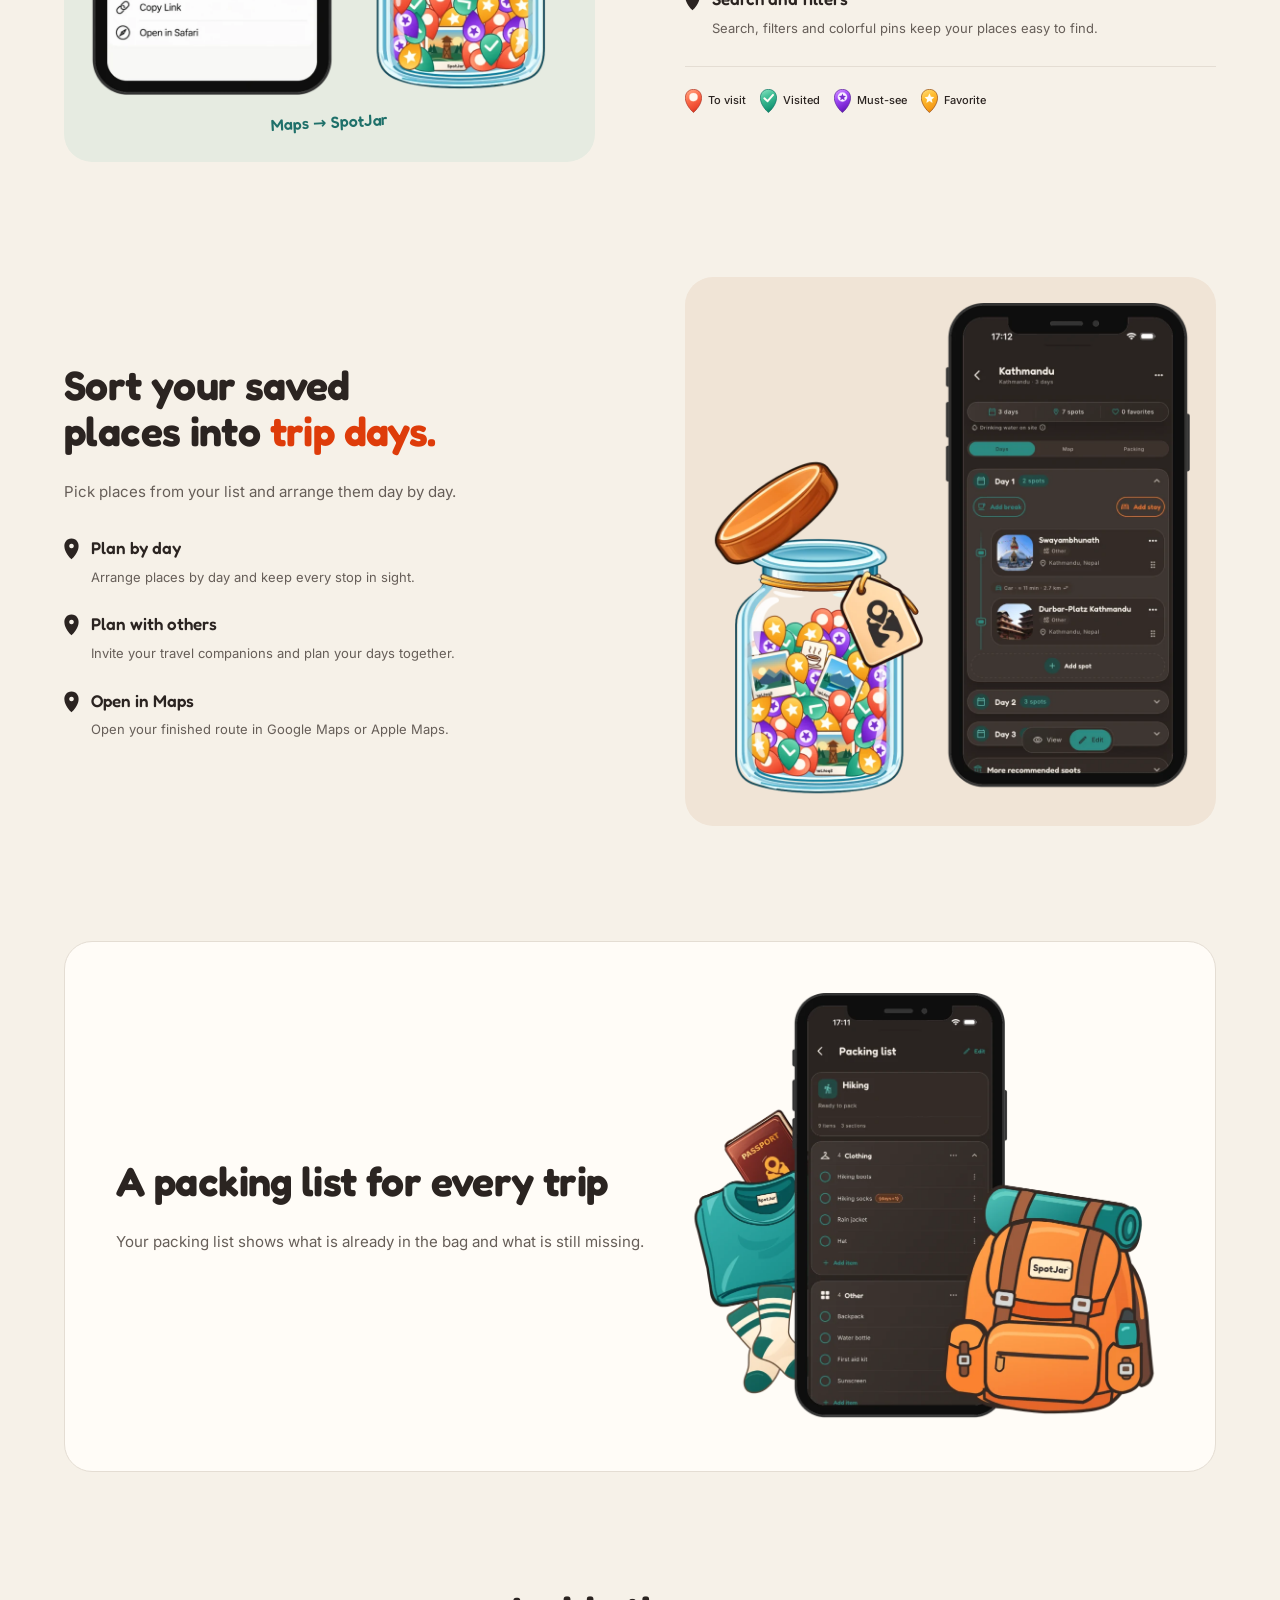
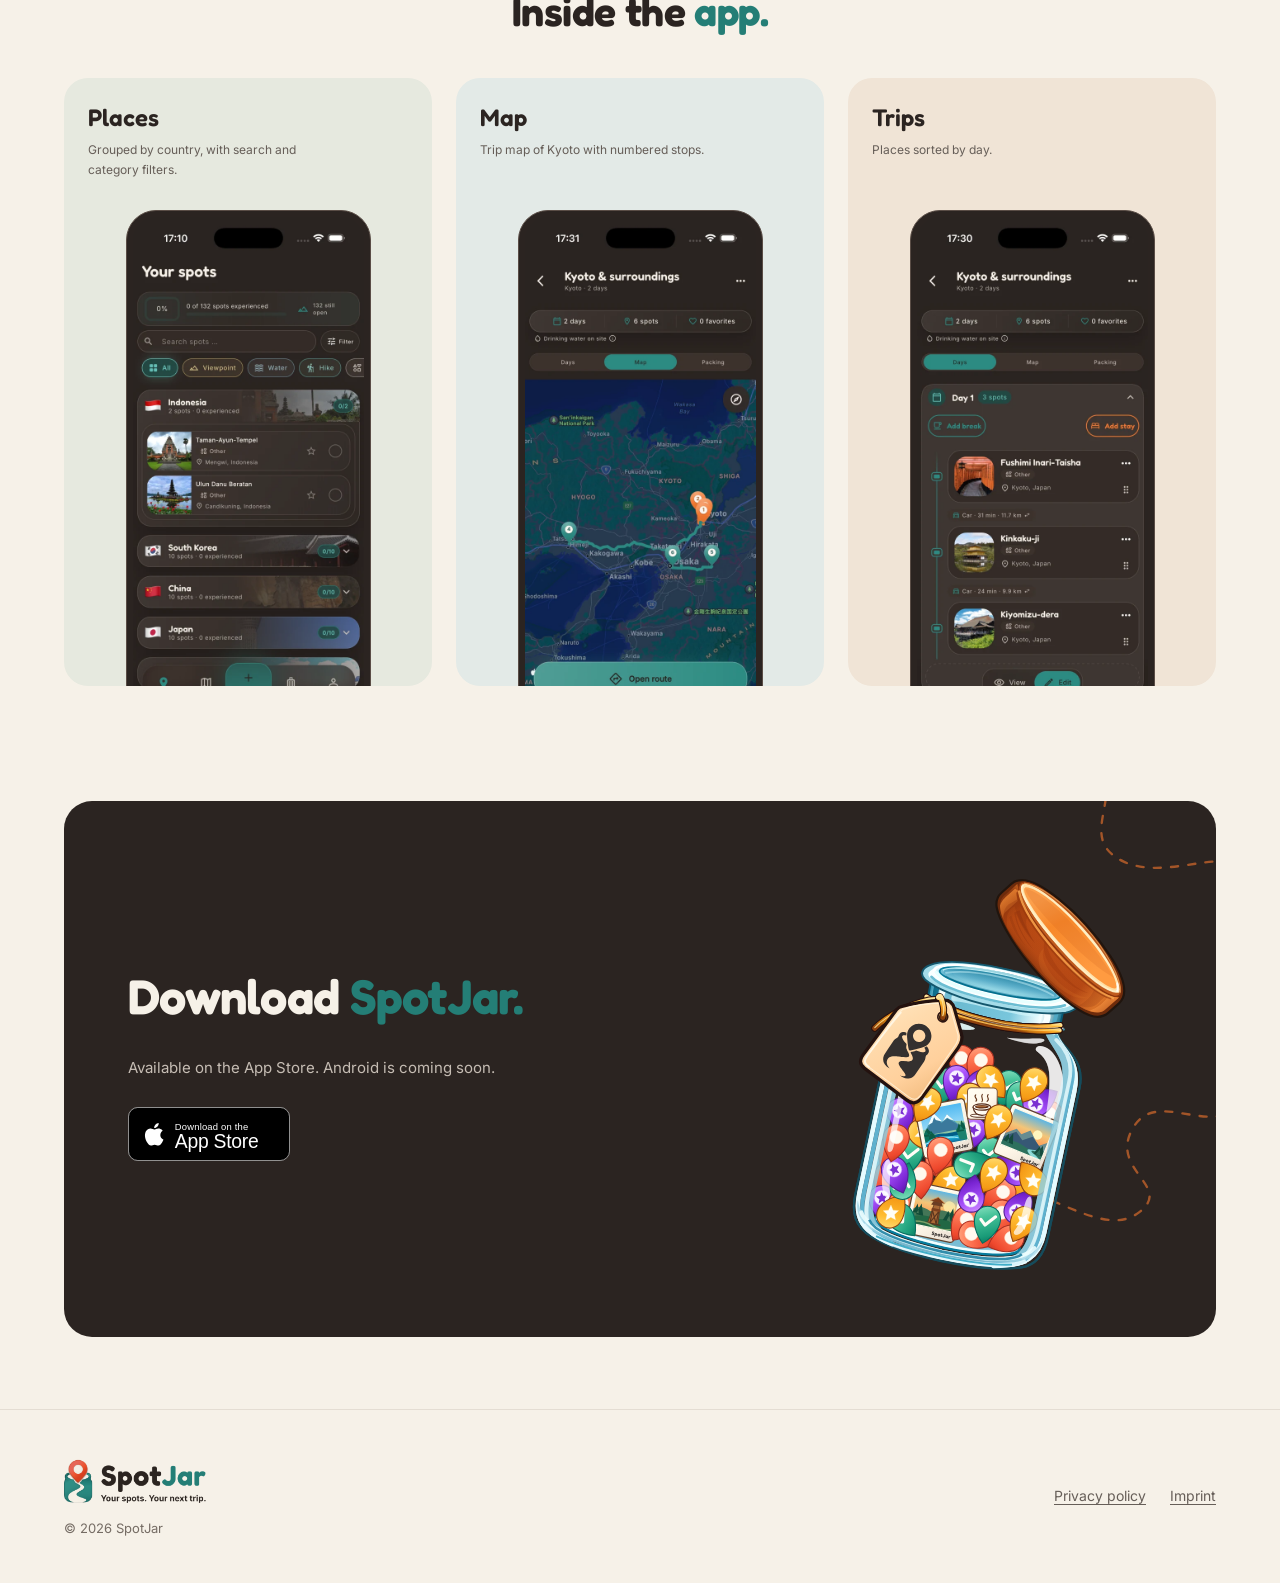
==== commit e9c2f32b: "Enhance visual elements and update content for improved clarity and engagement" ====
--- a/index.html
+++ b/index.html
@@ -53,7 +53,7 @@
         </div>
         <div class="hero__visual" aria-hidden="true">
           <div class="hero__art">
-            <img class="hero__route" src="./img/doodles/route.svg?v=2" alt="" width="560" height="620">
+            <img class="hero__route" src="./img/doodles/route.svg?v=3" alt="" width="560" height="620">
             <img class="hero__jar" src="./img/illustrations/spotjar-full.svg" alt="" width="700" height="1100" fetchpriority="high">
             </div>
           <span class="hero__caption"><span class="hero__caption-text">All your spots, in one place.</span></span>
@@ -62,25 +62,25 @@
     </section>
     <section class="journey container" id="how" aria-labelledby="journey-title">
       <h2 class="visually-hidden" id="journey-title">From the first tip to the last day of your trip.</h2>
-      <ol class="journey__steps"><li><span class="journey__number">01</span><div><h3>Save</h3><p>Share a place from Google Maps or Apple Maps to SpotJar.</p></div></li><li><span class="journey__number">02</span><div><h3>Plan</h3><p>Sort saved places into trip days.</p></div></li><li><span class="journey__number">03</span><div><h3>Pack</h3><p>Check your packing list and open each stop in Maps.</p></div></li></ol>
+      <ol class="journey__steps"><li><span class="journey__number">01</span><div><h3>Save</h3><p>Share a place from Google Maps or Apple Maps to SpotJar.</p></div></li><li><span class="journey__number">02</span><div><h3>Plan</h3><p>Sort saved places into trip days.</p></div></li><li><span class="journey__number">03</span><div><h3>Pack</h3><p>Check your packing list and open the route in Maps.</p></div></li></ol>
     </section>
     <section class="feature container" aria-labelledby="save-title">
       <div class="feature__visual feature__visual--save"><img class="feature__art" src="./img/illustrations/save-a-spot.webp" alt="A place is shared from Maps into a SpotJar glass filled with places and memories." width="1000" height="1009" loading="lazy" decoding="async"><span class="art-caption">Maps → SpotJar</span></div>
-      <div class="feature__copy"><h2 id="save-title">Keep your places in one list instead of chats and screenshots.</h2><p class="feature__intro">Use the share menu in Google Maps or Apple Maps to send a place to SpotJar. It fills in the name and address, and adds a free Wikimedia photo when it finds one.</p><ul class="feature-list"><li><div><h3>Notes and categories</h3><p>Add notes and categories, from a favorite café to your next hike.</p></div></li><li><div><h3>Search and filters</h3><p>Search, filters and colorful pins keep your places easy to find.</p></div></li></ul><div class="statuses"><span class="status status--open"><img src="./img/marker-open.svg" alt="" width="24" height="30" loading="lazy">To visit</span><span class="status status--viewed"><img src="./img/marker-viewed.svg" alt="" width="24" height="30" loading="lazy">Visited</span><span class="status status--mustSee"><img src="./img/marker-must-see.svg" alt="" width="24" height="30" loading="lazy">Must-see</span><span class="status status--favorite"><img src="./img/marker-favorite.svg" alt="" width="24" height="30" loading="lazy">Favorite</span></div></div>
+      <div class="feature__copy"><h2 class="heading--accent" id="save-title">Keep your places in one list instead of <span class="text-highlight">chats and <span class="sentence-end">screenshots.</span></span></h2><p class="feature__intro">Use the share menu in Google Maps or Apple Maps to send a place to SpotJar. It fills in the name and address, and adds a free Wikimedia photo when it finds one.</p><ul class="feature-list"><li><div><h3>Notes and categories</h3><p>Add notes and categories, from a favorite café to your next hike.</p></div></li><li><div><h3>Search and filters</h3><p>Search, filters and colorful pins keep your places easy to find.</p></div></li></ul><div class="statuses"><span class="status status--open"><img src="./img/marker-open.svg" alt="" width="24" height="30" loading="lazy">To visit</span><span class="status status--viewed"><img src="./img/marker-viewed.svg" alt="" width="24" height="30" loading="lazy">Visited</span><span class="status status--mustSee"><img src="./img/marker-must-see.svg" alt="" width="24" height="30" loading="lazy">Must-see</span><span class="status status--favorite"><img src="./img/marker-favorite.svg" alt="" width="24" height="30" loading="lazy">Favorite</span></div></div>
     </section>
     <section class="feature feature--reverse container" aria-labelledby="trip-title">
       <div class="feature__visual feature__visual--trip"><img class="feature__art" src="./img/illustrations/plan-a-trip.webp" alt="A SpotJar glass of collected places beside a trip plan on a phone." width="1000" height="1036" loading="lazy" decoding="async"></div>
-      <div class="feature__copy"><h2 id="trip-title">Sort your saved places into trip days.</h2><p class="feature__intro">Pick places from your list and arrange them day by day.</p><ul class="feature-list"><li><div><h3>Plan by day</h3><p>Arrange places by day and keep every stop in sight.</p></div></li><li><div><h3>Plan with others</h3><p>Invite your travel companions and plan your days together.</p></div></li><li><div><h3>Open in Maps</h3><p>Open any stop in Google Maps or Apple Maps.</p></div></li></ul></div>
+      <div class="feature__copy"><h2 class="heading--accent" id="trip-title">Sort your saved places into <span class="text-highlight">trip <span class="sentence-end">days.</span></span></h2><p class="feature__intro">Pick places from your list and arrange them day by day.</p><ul class="feature-list"><li><div><h3>Plan by day</h3><p>Arrange places by day and keep every stop in sight.</p></div></li><li><div><h3>Plan with others</h3><p>Invite your travel companions and plan your days together.</p></div></li><li><div><h3>Open in Maps</h3><p>Open your finished route in Google Maps or Apple Maps.</p></div></li></ul></div>
     </section>
     <section class="packing container" aria-labelledby="pack-title">
       <div class="packing__inner"><div class="packing__copy"><h2 id="pack-title">A packing list for every trip</h2><p class="feature__intro">Your packing list shows what is already in the bag and what is still missing.</p></div><img class="packing__art" src="./img/illustrations/pack-your-bag.webp" alt="A backpack, clothing and a packing checklist in SpotJar." width="1000" height="887" loading="lazy" decoding="async"></div>
     </section>
     <section class="app-preview container" id="app" aria-labelledby="app-title">
-      <div class="section-heading"><h2 id="app-title">Inside the app</h2></div>
+      <div class="section-heading"><h2 class="heading--accent" id="app-title">Inside the <span class="text-highlight"><span class="sentence-end">app.</span></span></h2></div>
       <div class="app-shots"><figure class="app-shot"><figcaption><h3>Places</h3><p>Grouped by country, with search and category filters.</p></figcaption><div class="app-shot__frame"><picture><source srcset="./img/app-spot-list.webp" type="image/webp"><img src="./img/app-spot-list.jpg" alt="Places sorted by country with search and category filters in SpotJar." width="560" height="1216" loading="lazy" decoding="async"></picture></div></figure><figure class="app-shot"><figcaption><h3>Map</h3><p>Trip map of Kyoto with numbered stops.</p></figcaption><div class="app-shot__frame"><picture><source srcset="./img/app-trip-route.webp" type="image/webp"><img src="./img/app-trip-route.jpg" alt="SpotJar trip map around Kyoto with numbered stops connected by lines." width="560" height="1216" loading="lazy" decoding="async"></picture></div></figure><figure class="app-shot"><figcaption><h3>Trips</h3><p>Places sorted by day.</p></figcaption><div class="app-shot__frame"><picture><source srcset="./img/app-trip-days.webp" type="image/webp"><img src="./img/app-trip-days.jpg" alt="A trip plan with places organized by travel day." width="560" height="1216" loading="lazy" decoding="async"></picture></div></figure></div>
     </section>
     <section class="download container" aria-labelledby="download-title">
-      <div class="download__inner"><div><h2 id="download-title">Download SpotJar</h2><p class="download__lead">Available on the App Store. Android is coming soon.</p><a class="store-badge" href="https://apps.apple.com/at/app/spotjar/id6803794730" aria-label="Download on the App Store"><img src="./images/badges/app-store.svg" alt="Download on the App Store" width="180" height="60"></a></div><img src="./img/illustrations/spotjar-full.svg" alt="" width="700" height="1100" loading="lazy" decoding="async"></div>
+      <div class="download__inner"><div><h2 class="heading--accent" id="download-title">Download <span class="text-highlight"><span class="sentence-end">SpotJar.</span></span></h2><p class="download__lead">Available on the App Store. Android is coming soon.</p><a class="store-badge" href="https://apps.apple.com/at/app/spotjar/id6803794730" aria-label="Download on the App Store"><img src="./images/badges/app-store.svg" alt="Download on the App Store" width="180" height="60"></a></div><img src="./img/illustrations/spotjar-full.svg" alt="" width="700" height="1100" loading="lazy" decoding="async"></div>
     </section>
   </main>
   <footer class="site-footer"><div class="container site-footer__inner"><div class="site-footer__brand"><a class="site-footer__logo" href="./" aria-label="SpotJar home"><img src="./images/logo_lightMode.png" alt="SpotJar" width="2120" height="736" loading="lazy" decoding="async"></a><p>© 2026 SpotJar</p></div><ul><li><a href="./policy/">Privacy policy</a></li><li><a href="./imprint/">Imprint</a></li></ul></div></footer>
--- a/css/landing.css
+++ b/css/landing.css
@@ -1,5 +1,5 @@
 /* AppPalette.light and optimized onboarding artwork from the Flutter app. */
-:root { --section-space: clamp(72px, 9vw, 132px); }
+:root { --section-space: clamp(72px, 9vw, 132px); --highlight-orange: #de3c0a; }
 section[id] { scroll-margin-top: calc(var(--header-h) + 24px); }
 h1 { font-size: clamp(3rem, 5.25vw, 4.75rem); font-weight: 700; line-height: 1.02; letter-spacing: -.025em; }
 h2 { font-size: clamp(2rem, 3.2vw, 3rem); font-weight: 650; letter-spacing: -.015em; line-height: 1.13; text-wrap: balance; }
@@ -26,7 +26,7 @@
 .hero__route { position: absolute; z-index: -1; width: 115%; max-width: none; height: 115%; object-fit: contain; pointer-events: none; }
 .hero__caption { display: flex; align-items: center; gap: .5em; width: 66.6667%; margin-inline-start: 33.3333%; font-family: var(--font-head); color: var(--teal-deep); font-size: min(1.25rem, 3.8cqi); font-weight: 600; line-height: 1.35; white-space: nowrap; transform: rotate(-4deg); }
 .hero__caption::before { content: ''; display: block; flex: 0 0 2.7em; width: 2.7em; aspect-ratio: 72 / 64; background: currentColor; mask: url('../img/doodles/arrow.svg?v=2') center / contain no-repeat; pointer-events: none; }
-.hero__caption-text { flex: 0 0 auto; }
+.hero__caption-text { flex: 0 0 auto; transform: translateY(-.86em); }
 .journey__steps { display: grid; grid-template-columns: repeat(3, 1fr); gap: 28px; list-style: none; margin: 0; padding: 30px 0; border-block: 1px solid var(--border); }
 .journey__steps li { display: flex; gap: 15px; align-items: flex-start; }
 .journey__number { flex: 0 0 auto; display: grid; place-items: center; width: 40px; height: 40px; border-radius: 14px; background: #d5eae6; color: var(--teal-deep); font-family: var(--font-head); font-size: 1.125rem; }
@@ -44,6 +44,7 @@
 .feature--reverse .feature__visual { order: 2; }
 .feature-list { display: grid; gap: 22px; padding: 0; margin: 28px 0 0; list-style: none; }
 .feature-list li { display: flex; align-items: flex-start; gap: 12px; }
+.feature-list li::before { content: ''; flex: 0 0 auto; width: 15px; height: 22px; margin-top: 4px; background: var(--text-strong); mask: url("data:image/svg+xml,%3Csvg xmlns='http://www.w3.org/2000/svg' viewBox='-52 -50 104 150'%3E%3Cpath fill-rule='evenodd' d='M0,-47C-35,-47-52,-17-49,11C-46,47-17,81 0,96C17,81 46,47 49,11C52,-17 35,-47 0,-47ZM0,-12a16,16 0 1,0 .01,0Z'/%3E%3C/svg%3E") center / contain no-repeat; }
 .feature-list h3 { font-family: var(--font-head); font-size: 1.0625rem; font-weight: 550; line-height: 1.5; margin: 1px 0 5px; }
 .feature-list p { font-size: .8125rem; line-height: 1.75; }
 .statuses { display: flex; flex-wrap: wrap; gap: 8px 14px; border-top: 1px solid var(--line); padding-top: 22px; margin-top: 26px; }
@@ -73,9 +74,12 @@
 .download__lead { font-size: .9375rem; margin: 20px 0 26px; line-height: 1.8; }
 .download__inner > img { width: 100%; max-width: 260px; justify-self: center; transform: rotate(12deg); }
 /* Hand-drawn accents echo the printed SpotJar artwork. */
+.text-highlight { color: var(--teal); }
+.feature--reverse .text-highlight { color: var(--highlight-orange); }
+.download .text-highlight { color: var(--teal); }
 .sentence-end { position: relative; display: inline-block; white-space: nowrap; }
 .art-caption { transform: rotate(-3deg); }
-.download__inner::after { width: 440px; height: 490px; aspect-ratio: auto; top: -70px; right: -80px; border: 0; border-radius: 0; background: url('../img/doodles/route.svg?v=2') center / contain no-repeat; opacity: .6; transform: rotate(15deg); }
+.download__inner::after { width: 440px; height: 490px; aspect-ratio: auto; top: -70px; right: -80px; border: 0; border-radius: 0; background: url('../img/doodles/route.svg?v=3') center / contain no-repeat; opacity: .6; transform: rotate(15deg); }
 .download h2 { padding-bottom: .2em; }
 @media (min-width: 1500px) { .hero { padding-top: 100px; padding-bottom: 90px; } }
 @media (max-width: 1000px) {
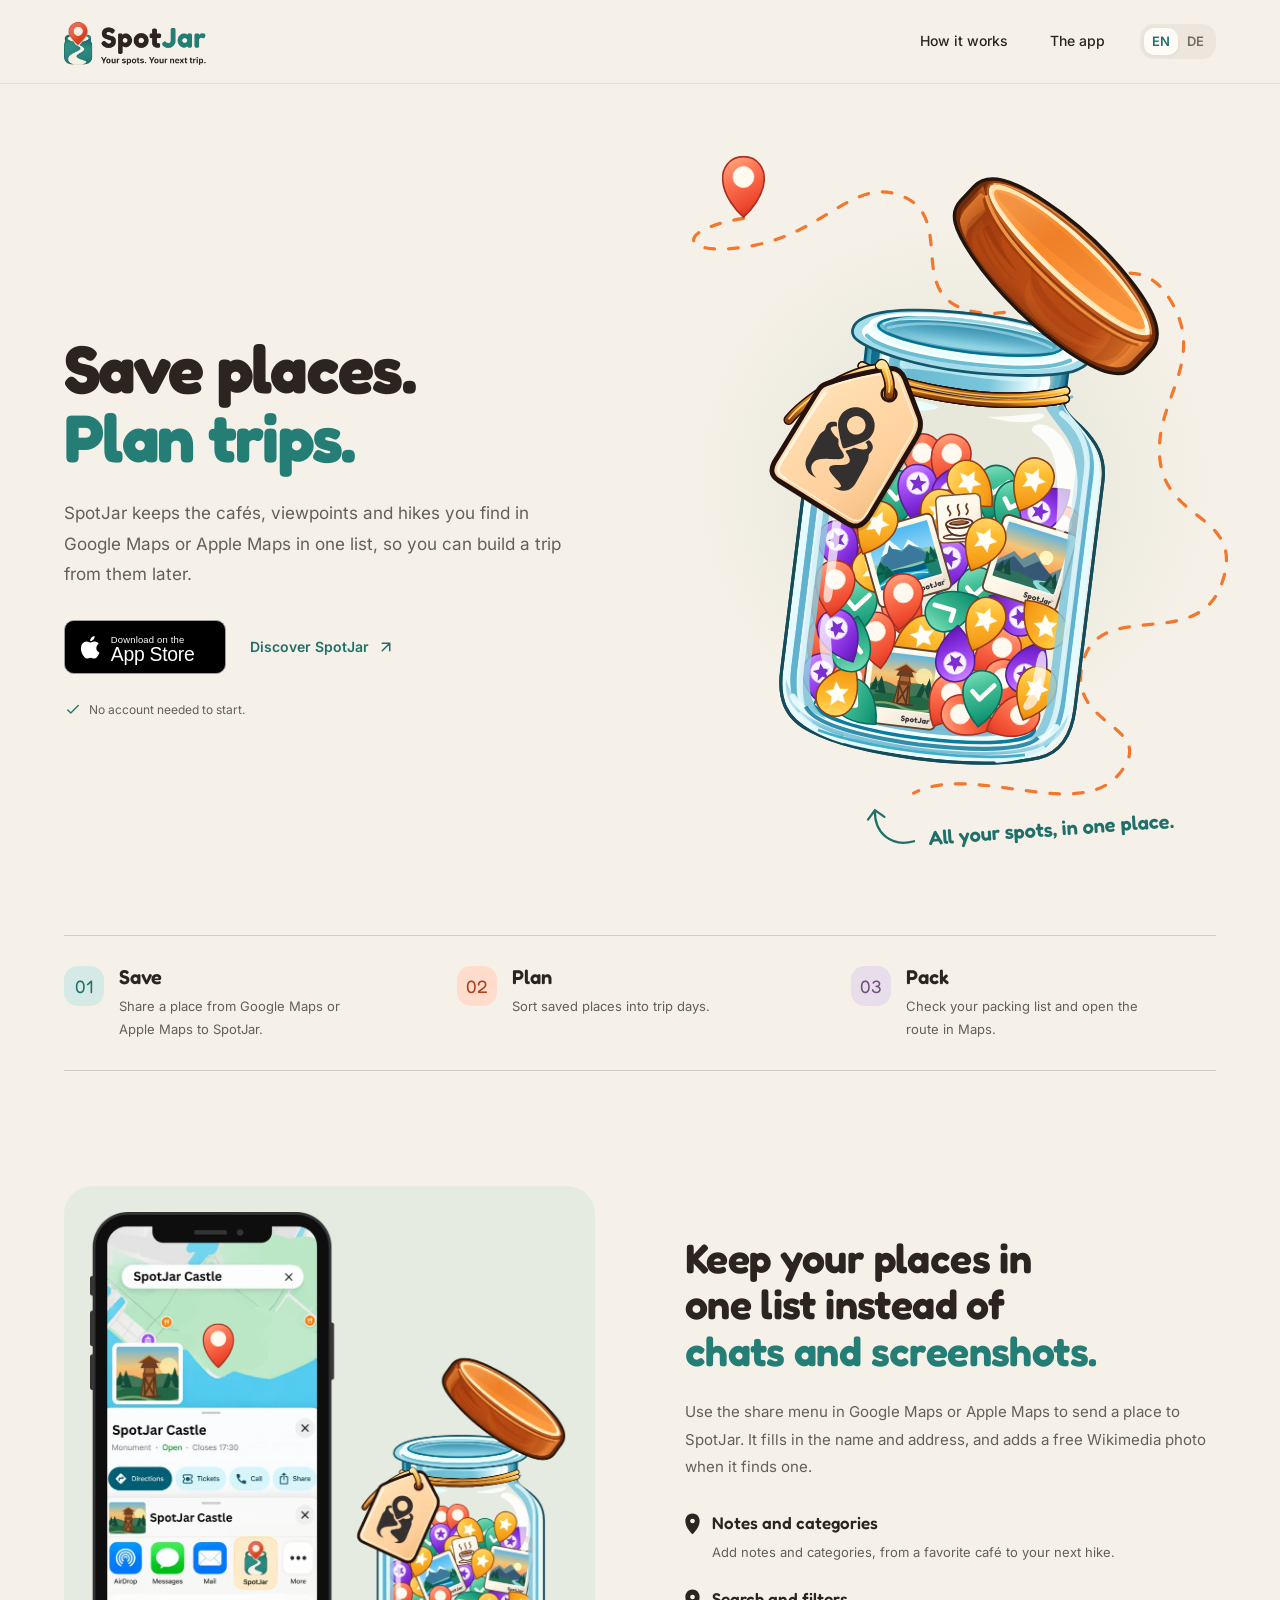
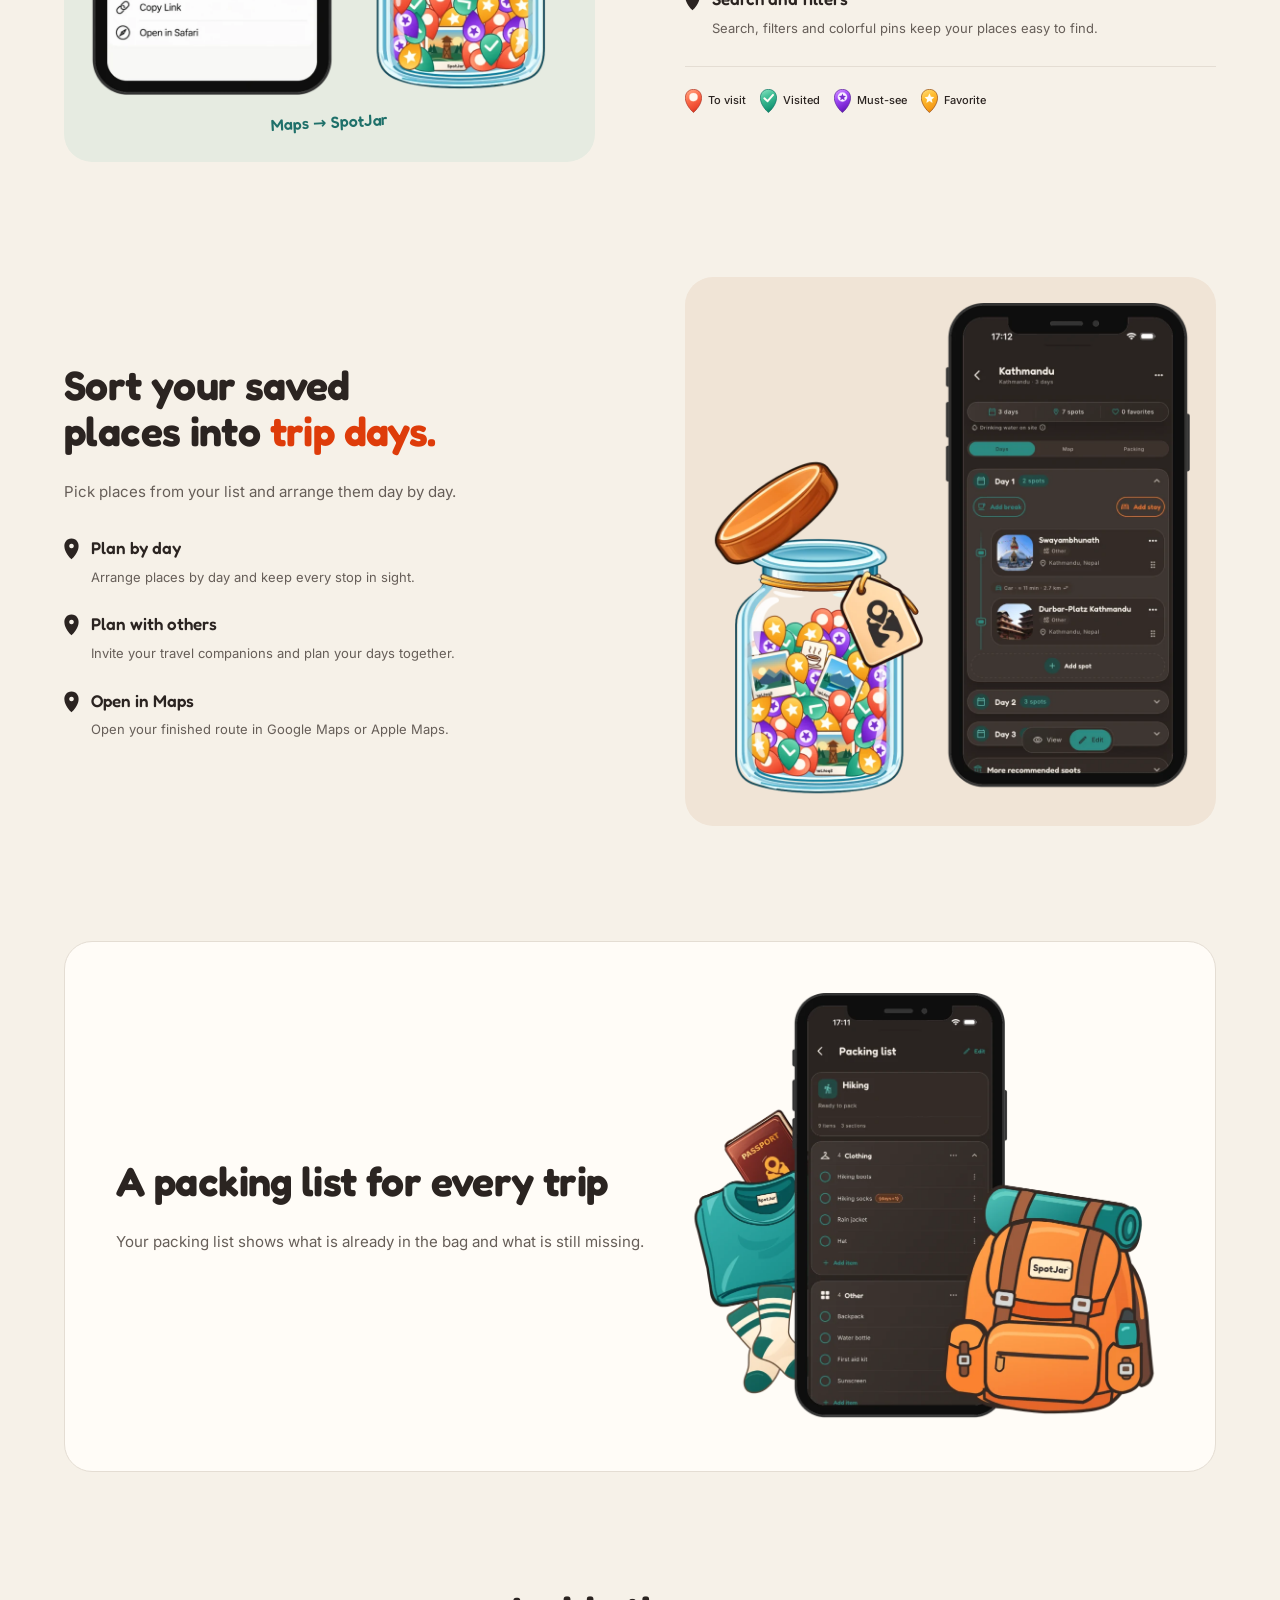
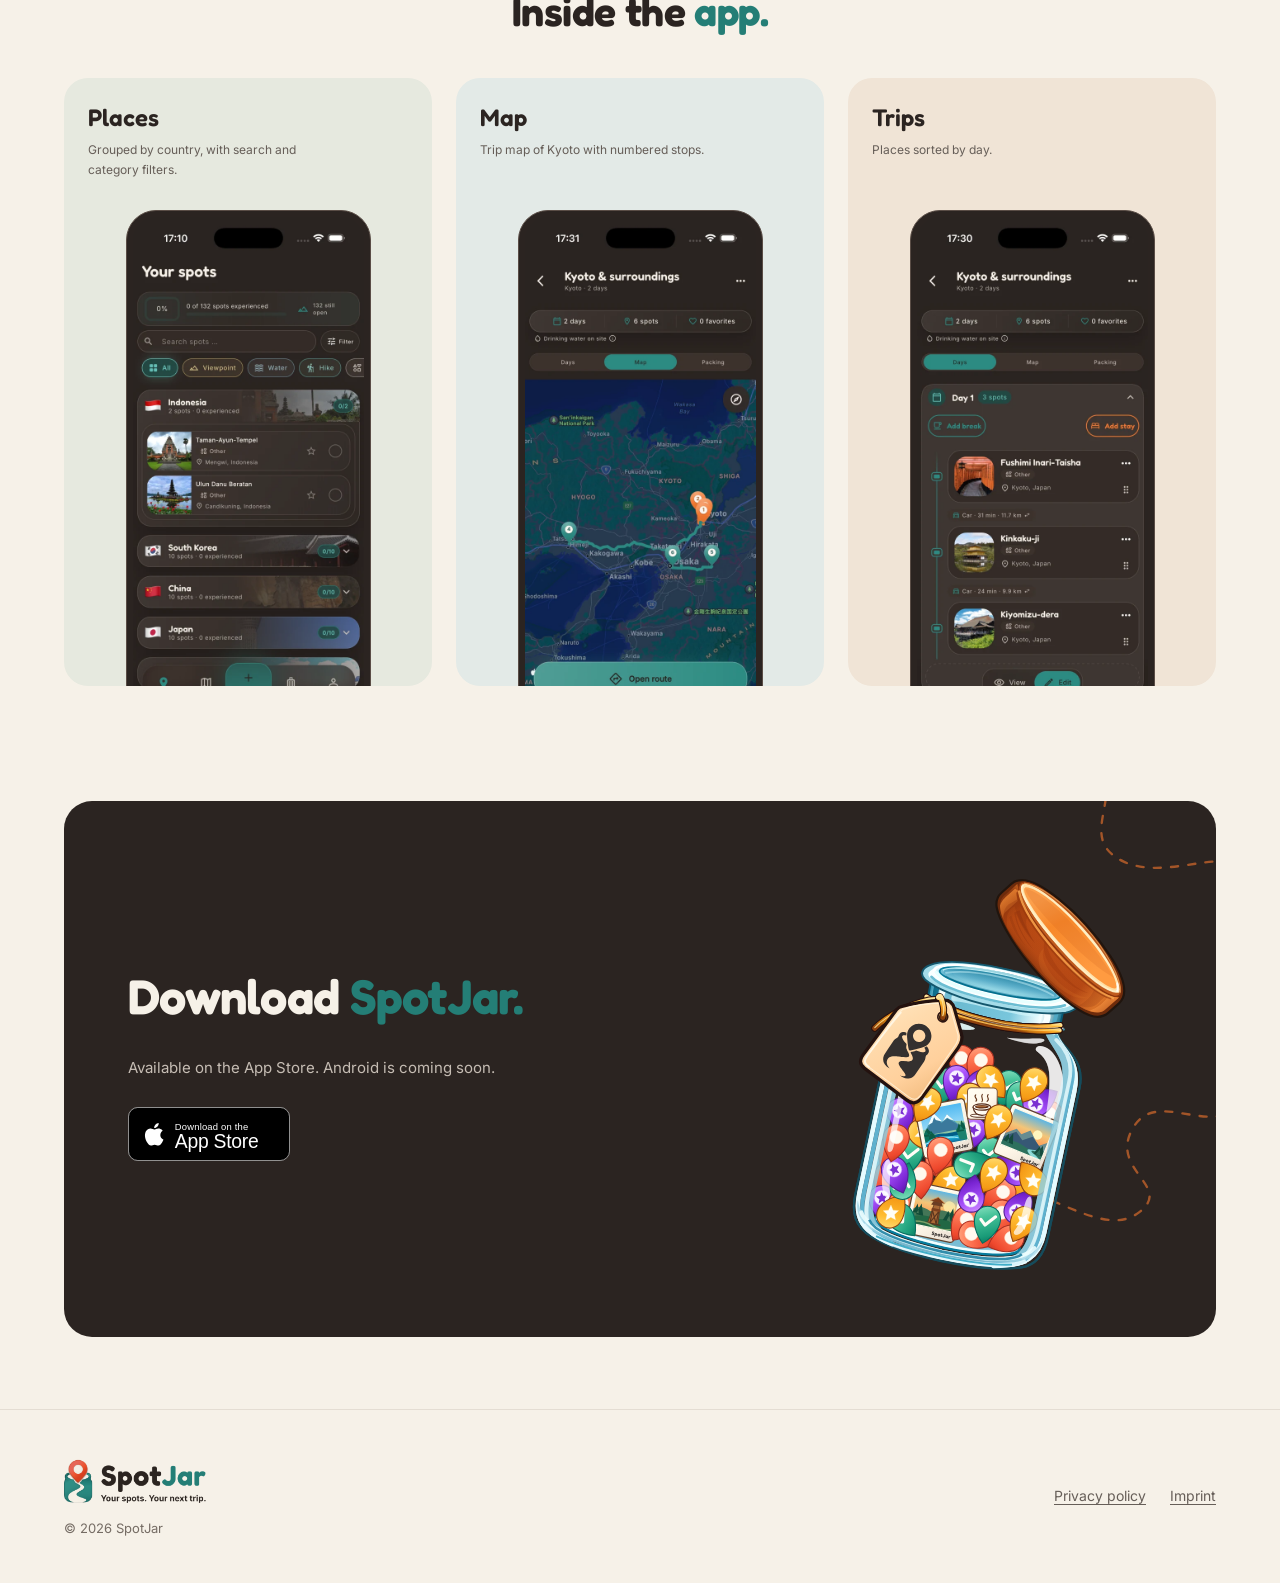
==== commit d2c4e437: "Update page title and Open Graph title for improved branding and consistency" ====
--- a/index.html
+++ b/index.html
@@ -3,7 +3,7 @@
 <head>
   <meta charset="utf-8">
   <meta name="viewport" content="width=device-width, initial-scale=1">
-  <title>SpotJar | Save places. Plan trips.</title>
+  <title>SpotJar | Your spots. Your next trip.</title>
   <meta name="description" content="Save your favorite places from Google Maps or Apple Maps, plan your next trip and keep your packing list close. All in SpotJar.">
   <meta name="theme-color" content="#F6F1E8">
   <link rel="canonical" href="https://spotjar.app/">
@@ -12,7 +12,7 @@
   <link rel="alternate" hreflang="x-default" href="https://spotjar.app/">
   <meta property="og:type" content="website">
   <meta property="og:site_name" content="SpotJar">
-  <meta property="og:title" content="SpotJar | Save places. Plan trips.">
+  <meta property="og:title" content="SpotJar | Your spots. Your next trip.">
   <meta property="og:description" content="Save your favorite places from Google Maps or Apple Maps, plan your next trip and keep your packing list close. All in SpotJar.">
   <meta property="og:url" content="https://spotjar.app/">
   <meta property="og:image" content="https://spotjar.app/img/icon-512.png">
--- a/css/landing.css
+++ b/css/landing.css
@@ -25,7 +25,7 @@
 .hero__jar { width: min(100%, 390px); transform: rotate(7deg); }
 .hero__route { position: absolute; z-index: -1; width: 115%; max-width: none; height: 115%; object-fit: contain; pointer-events: none; }
 .hero__caption { display: flex; align-items: center; gap: .5em; width: 66.6667%; margin-inline-start: 33.3333%; font-family: var(--font-head); color: var(--teal-deep); font-size: min(1.25rem, 3.8cqi); font-weight: 600; line-height: 1.35; white-space: nowrap; transform: rotate(-4deg); }
-.hero__caption::before { content: ''; display: block; flex: 0 0 2.7em; width: 2.7em; aspect-ratio: 72 / 64; background: currentColor; mask: url('../img/doodles/arrow.svg?v=2') center / contain no-repeat; pointer-events: none; }
+.hero__caption::before { content: ''; display: block; flex: 0 0 2.7em; width: 2.7em; aspect-ratio: 72 / 64; background: currentColor; mask: url('../img/doodles/arrow.svg?v=2') center / contain no-repeat; pointer-events: none; transform: translateY(-1.65em); }
 .hero__caption-text { flex: 0 0 auto; transform: translateY(-.86em); }
 .journey__steps { display: grid; grid-template-columns: repeat(3, 1fr); gap: 28px; list-style: none; margin: 0; padding: 30px 0; border-block: 1px solid var(--border); }
 .journey__steps li { display: flex; gap: 15px; align-items: flex-start; }
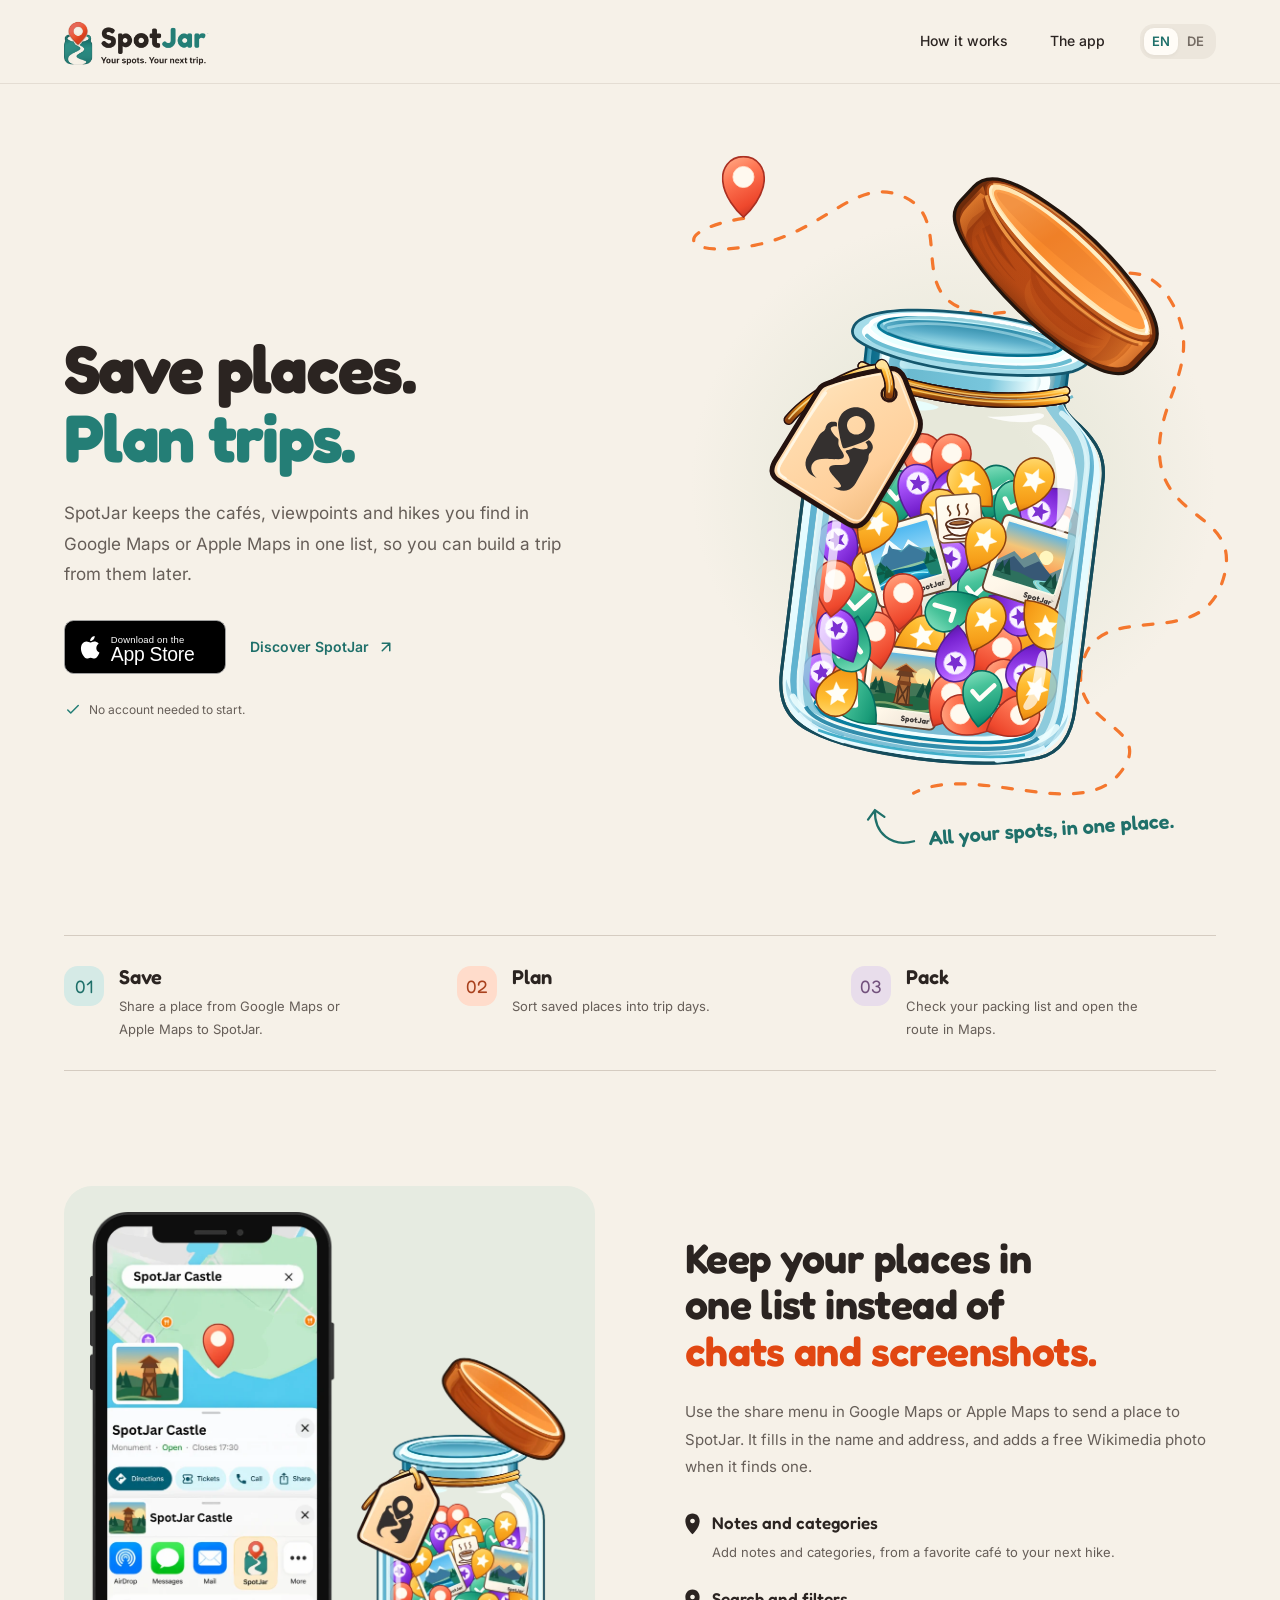
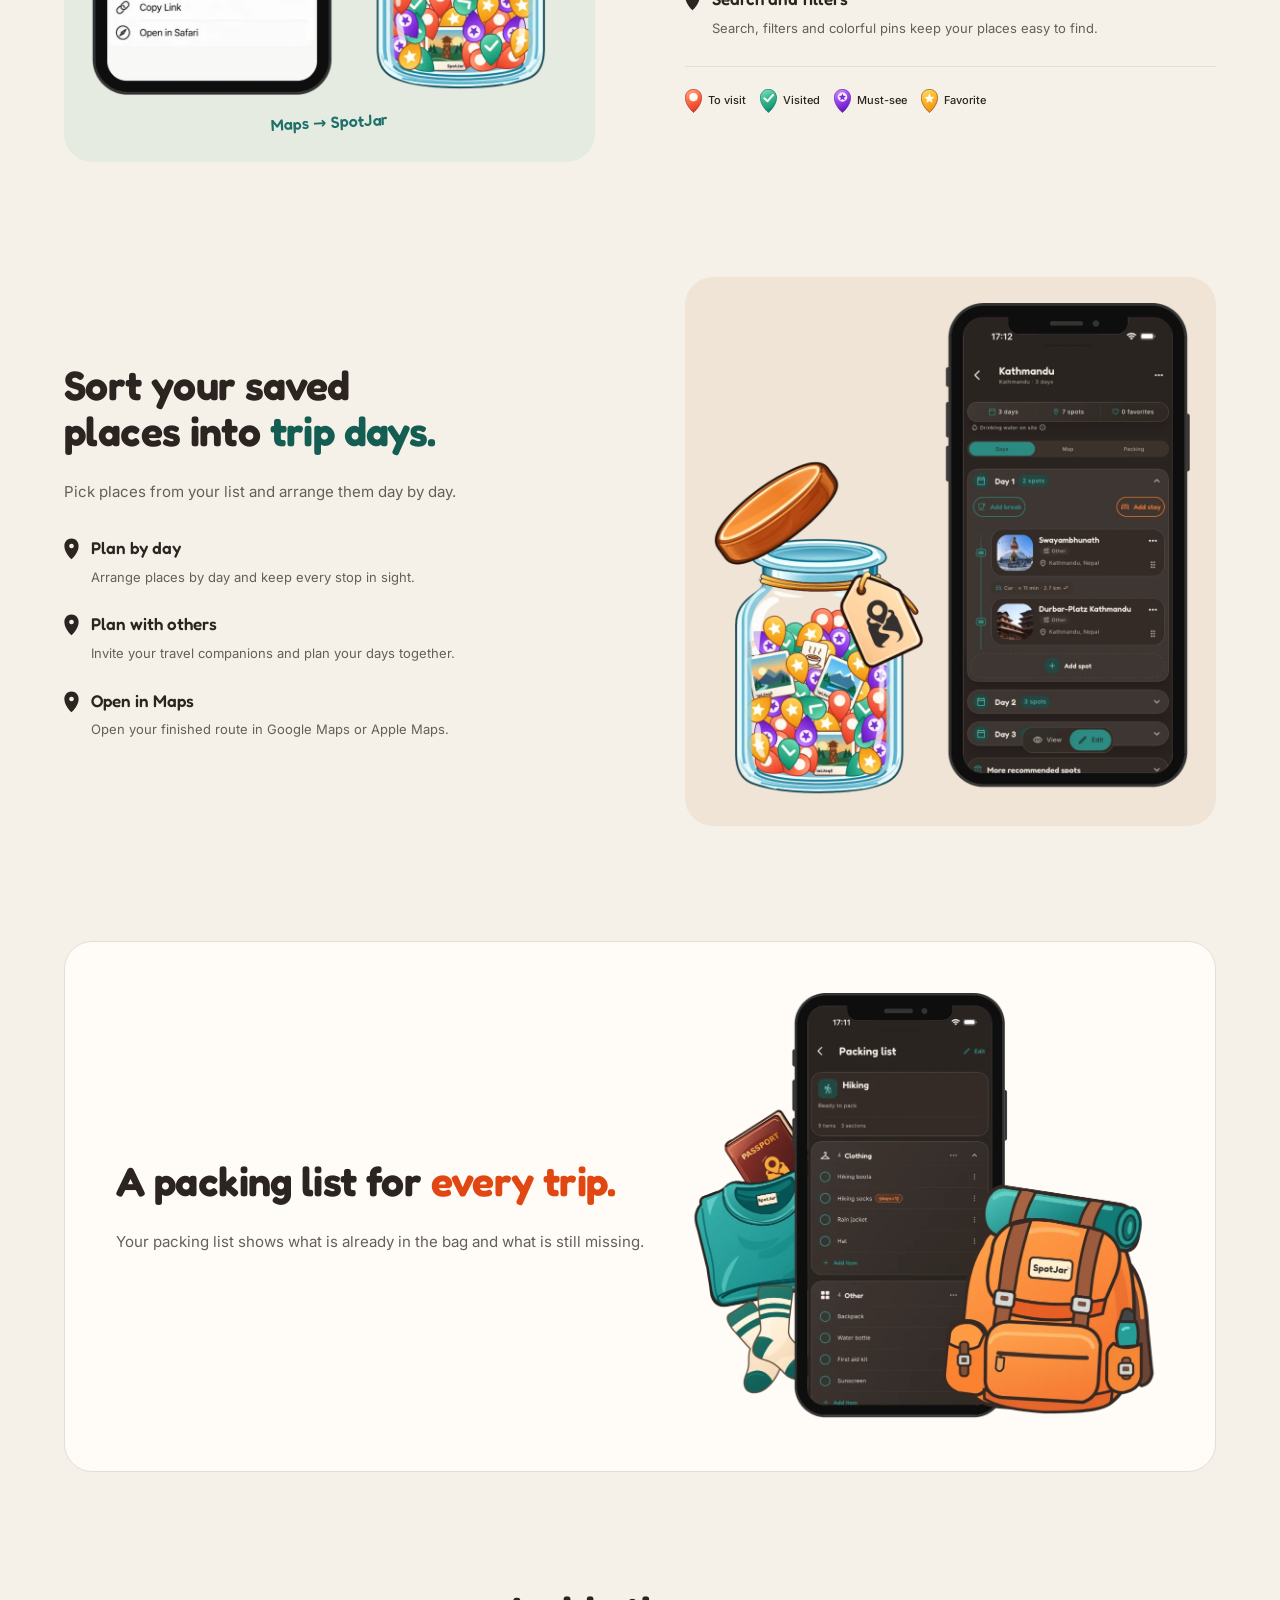
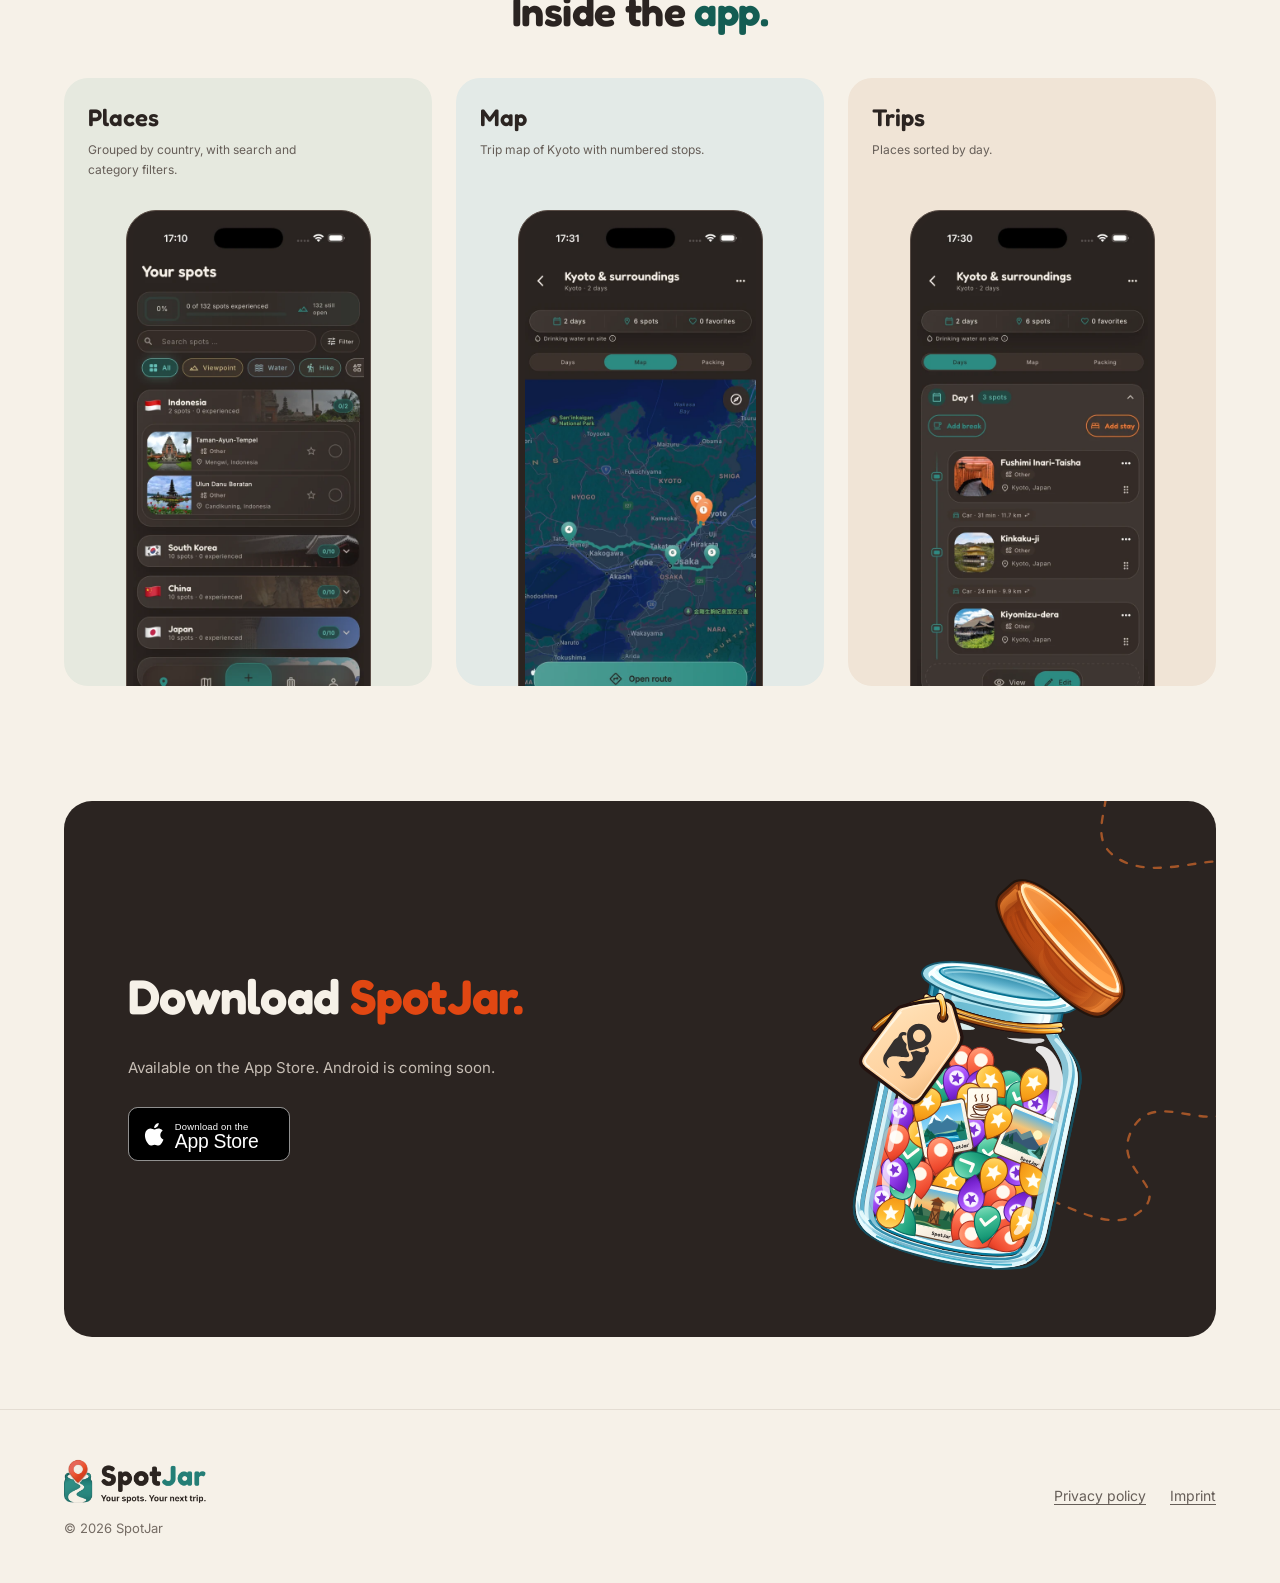
==== commit 304dea1d: "Update highlight colors for improved visual consistency and clarity" ====
--- a/index.html
+++ b/index.html
@@ -66,21 +66,21 @@
     </section>
     <section class="feature container" aria-labelledby="save-title">
       <div class="feature__visual feature__visual--save"><img class="feature__art" src="./img/illustrations/save-a-spot.webp" alt="A place is shared from Maps into a SpotJar glass filled with places and memories." width="1000" height="1009" loading="lazy" decoding="async"><span class="art-caption">Maps → SpotJar</span></div>
-      <div class="feature__copy"><h2 class="heading--accent" id="save-title">Keep your places in one list instead of <span class="text-highlight">chats and <span class="sentence-end">screenshots.</span></span></h2><p class="feature__intro">Use the share menu in Google Maps or Apple Maps to send a place to SpotJar. It fills in the name and address, and adds a free Wikimedia photo when it finds one.</p><ul class="feature-list"><li><div><h3>Notes and categories</h3><p>Add notes and categories, from a favorite café to your next hike.</p></div></li><li><div><h3>Search and filters</h3><p>Search, filters and colorful pins keep your places easy to find.</p></div></li></ul><div class="statuses"><span class="status status--open"><img src="./img/marker-open.svg" alt="" width="24" height="30" loading="lazy">To visit</span><span class="status status--viewed"><img src="./img/marker-viewed.svg" alt="" width="24" height="30" loading="lazy">Visited</span><span class="status status--mustSee"><img src="./img/marker-must-see.svg" alt="" width="24" height="30" loading="lazy">Must-see</span><span class="status status--favorite"><img src="./img/marker-favorite.svg" alt="" width="24" height="30" loading="lazy">Favorite</span></div></div>
+      <div class="feature__copy"><h2 class="heading--accent" id="save-title">Keep your places in one list instead of <span class="text-highlight text-highlight--orange">chats and <span class="sentence-end">screenshots.</span></span></h2><p class="feature__intro">Use the share menu in Google Maps or Apple Maps to send a place to SpotJar. It fills in the name and address, and adds a free Wikimedia photo when it finds one.</p><ul class="feature-list"><li><div><h3>Notes and categories</h3><p>Add notes and categories, from a favorite café to your next hike.</p></div></li><li><div><h3>Search and filters</h3><p>Search, filters and colorful pins keep your places easy to find.</p></div></li></ul><div class="statuses"><span class="status status--open"><img src="./img/marker-open.svg" alt="" width="24" height="30" loading="lazy">To visit</span><span class="status status--viewed"><img src="./img/marker-viewed.svg" alt="" width="24" height="30" loading="lazy">Visited</span><span class="status status--mustSee"><img src="./img/marker-must-see.svg" alt="" width="24" height="30" loading="lazy">Must-see</span><span class="status status--favorite"><img src="./img/marker-favorite.svg" alt="" width="24" height="30" loading="lazy">Favorite</span></div></div>
     </section>
     <section class="feature feature--reverse container" aria-labelledby="trip-title">
       <div class="feature__visual feature__visual--trip"><img class="feature__art" src="./img/illustrations/plan-a-trip.webp" alt="A SpotJar glass of collected places beside a trip plan on a phone." width="1000" height="1036" loading="lazy" decoding="async"></div>
       <div class="feature__copy"><h2 class="heading--accent" id="trip-title">Sort your saved places into <span class="text-highlight">trip <span class="sentence-end">days.</span></span></h2><p class="feature__intro">Pick places from your list and arrange them day by day.</p><ul class="feature-list"><li><div><h3>Plan by day</h3><p>Arrange places by day and keep every stop in sight.</p></div></li><li><div><h3>Plan with others</h3><p>Invite your travel companions and plan your days together.</p></div></li><li><div><h3>Open in Maps</h3><p>Open your finished route in Google Maps or Apple Maps.</p></div></li></ul></div>
     </section>
     <section class="packing container" aria-labelledby="pack-title">
-      <div class="packing__inner"><div class="packing__copy"><h2 id="pack-title">A packing list for every trip</h2><p class="feature__intro">Your packing list shows what is already in the bag and what is still missing.</p></div><img class="packing__art" src="./img/illustrations/pack-your-bag.webp" alt="A backpack, clothing and a packing checklist in SpotJar." width="1000" height="887" loading="lazy" decoding="async"></div>
+      <div class="packing__inner"><div class="packing__copy"><h2 class="heading--accent" id="pack-title">A packing list for <span class="text-highlight text-highlight--orange"><span class="sentence-end">every trip.</span></span></h2><p class="feature__intro">Your packing list shows what is already in the bag and what is still missing.</p></div><img class="packing__art" src="./img/illustrations/pack-your-bag.webp" alt="A backpack, clothing and a packing checklist in SpotJar." width="1000" height="887" loading="lazy" decoding="async"></div>
     </section>
     <section class="app-preview container" id="app" aria-labelledby="app-title">
       <div class="section-heading"><h2 class="heading--accent" id="app-title">Inside the <span class="text-highlight"><span class="sentence-end">app.</span></span></h2></div>
       <div class="app-shots"><figure class="app-shot"><figcaption><h3>Places</h3><p>Grouped by country, with search and category filters.</p></figcaption><div class="app-shot__frame"><picture><source srcset="./img/app-spot-list.webp" type="image/webp"><img src="./img/app-spot-list.jpg" alt="Places sorted by country with search and category filters in SpotJar." width="560" height="1216" loading="lazy" decoding="async"></picture></div></figure><figure class="app-shot"><figcaption><h3>Map</h3><p>Trip map of Kyoto with numbered stops.</p></figcaption><div class="app-shot__frame"><picture><source srcset="./img/app-trip-route.webp" type="image/webp"><img src="./img/app-trip-route.jpg" alt="SpotJar trip map around Kyoto with numbered stops connected by lines." width="560" height="1216" loading="lazy" decoding="async"></picture></div></figure><figure class="app-shot"><figcaption><h3>Trips</h3><p>Places sorted by day.</p></figcaption><div class="app-shot__frame"><picture><source srcset="./img/app-trip-days.webp" type="image/webp"><img src="./img/app-trip-days.jpg" alt="A trip plan with places organized by travel day." width="560" height="1216" loading="lazy" decoding="async"></picture></div></figure></div>
     </section>
     <section class="download container" aria-labelledby="download-title">
-      <div class="download__inner"><div><h2 class="heading--accent" id="download-title">Download <span class="text-highlight"><span class="sentence-end">SpotJar.</span></span></h2><p class="download__lead">Available on the App Store. Android is coming soon.</p><a class="store-badge" href="https://apps.apple.com/at/app/spotjar/id6803794730" aria-label="Download on the App Store"><img src="./images/badges/app-store.svg" alt="Download on the App Store" width="180" height="60"></a></div><img src="./img/illustrations/spotjar-full.svg" alt="" width="700" height="1100" loading="lazy" decoding="async"></div>
+      <div class="download__inner"><div><h2 class="heading--accent" id="download-title">Download <span class="text-highlight text-highlight--orange"><span class="sentence-end">SpotJar.</span></span></h2><p class="download__lead">Available on the App Store. Android is coming soon.</p><a class="store-badge" href="https://apps.apple.com/at/app/spotjar/id6803794730" aria-label="Download on the App Store"><img src="./images/badges/app-store.svg" alt="Download on the App Store" width="180" height="60"></a></div><img src="./img/illustrations/spotjar-full.svg" alt="" width="700" height="1100" loading="lazy" decoding="async"></div>
     </section>
   </main>
   <footer class="site-footer"><div class="container site-footer__inner"><div class="site-footer__brand"><a class="site-footer__logo" href="./" aria-label="SpotJar home"><img src="./images/logo_lightMode.png" alt="SpotJar" width="2120" height="736" loading="lazy" decoding="async"></a><p>© 2026 SpotJar</p></div><ul><li><a href="./policy/">Privacy policy</a></li><li><a href="./imprint/">Imprint</a></li></ul></div></footer>
--- a/css/landing.css
+++ b/css/landing.css
@@ -1,5 +1,5 @@
 /* AppPalette.light and optimized onboarding artwork from the Flutter app. */
-:root { --section-space: clamp(72px, 9vw, 132px); --highlight-orange: #de3c0a; }
+:root { --section-space: clamp(72px, 9vw, 132px); --highlight-orange: #e14712; --highlight-green: #145d53; }
 section[id] { scroll-margin-top: calc(var(--header-h) + 24px); }
 h1 { font-size: clamp(3rem, 5.25vw, 4.75rem); font-weight: 700; line-height: 1.02; letter-spacing: -.025em; }
 h2 { font-size: clamp(2rem, 3.2vw, 3rem); font-weight: 650; letter-spacing: -.015em; line-height: 1.13; text-wrap: balance; }
@@ -74,9 +74,8 @@
 .download__lead { font-size: .9375rem; margin: 20px 0 26px; line-height: 1.8; }
 .download__inner > img { width: 100%; max-width: 260px; justify-self: center; transform: rotate(12deg); }
 /* Hand-drawn accents echo the printed SpotJar artwork. */
-.text-highlight { color: var(--teal); }
-.feature--reverse .text-highlight { color: var(--highlight-orange); }
-.download .text-highlight { color: var(--teal); }
+.text-highlight { color: var(--highlight-green); }
+.text-highlight--orange { color: var(--highlight-orange); }
 .sentence-end { position: relative; display: inline-block; white-space: nowrap; }
 .art-caption { transform: rotate(-3deg); }
 .download__inner::after { width: 440px; height: 490px; aspect-ratio: auto; top: -70px; right: -80px; border: 0; border-radius: 0; background: url('../img/doodles/route.svg?v=3') center / contain no-repeat; opacity: .6; transform: rotate(15deg); }
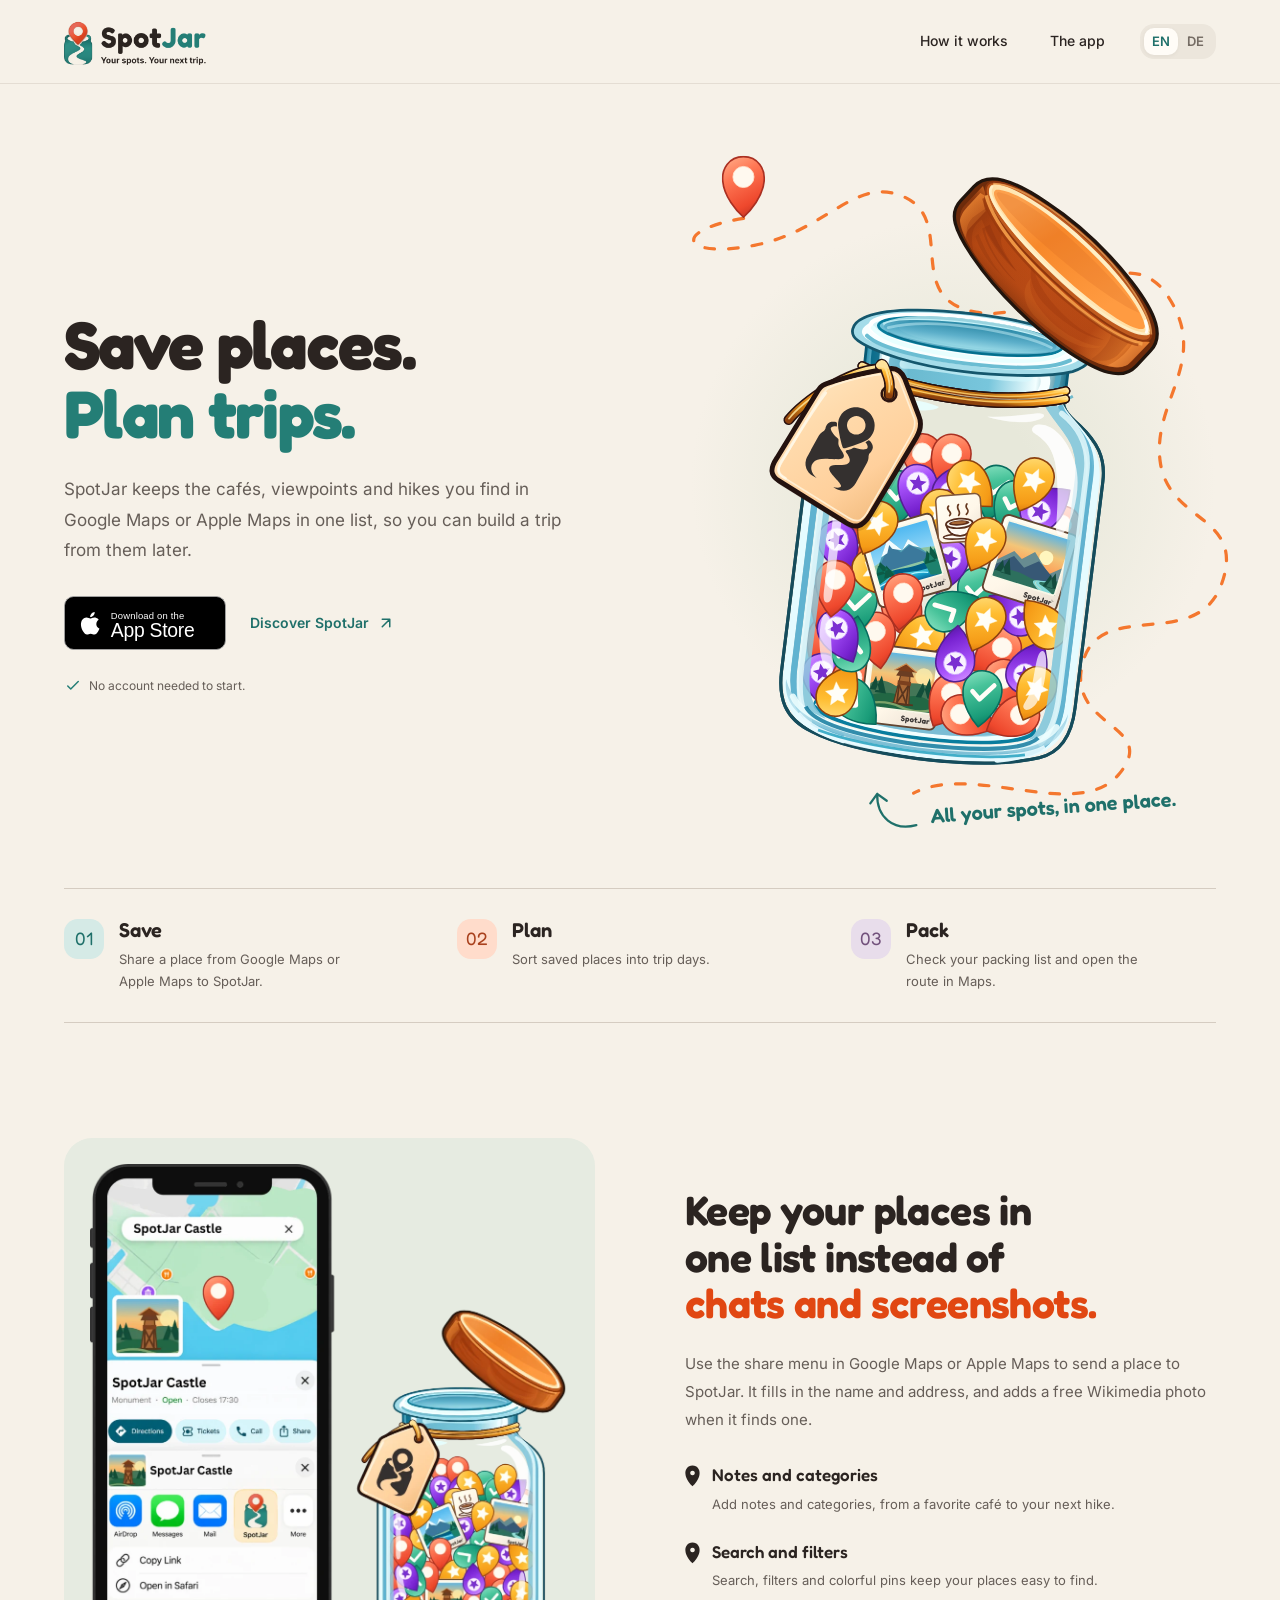
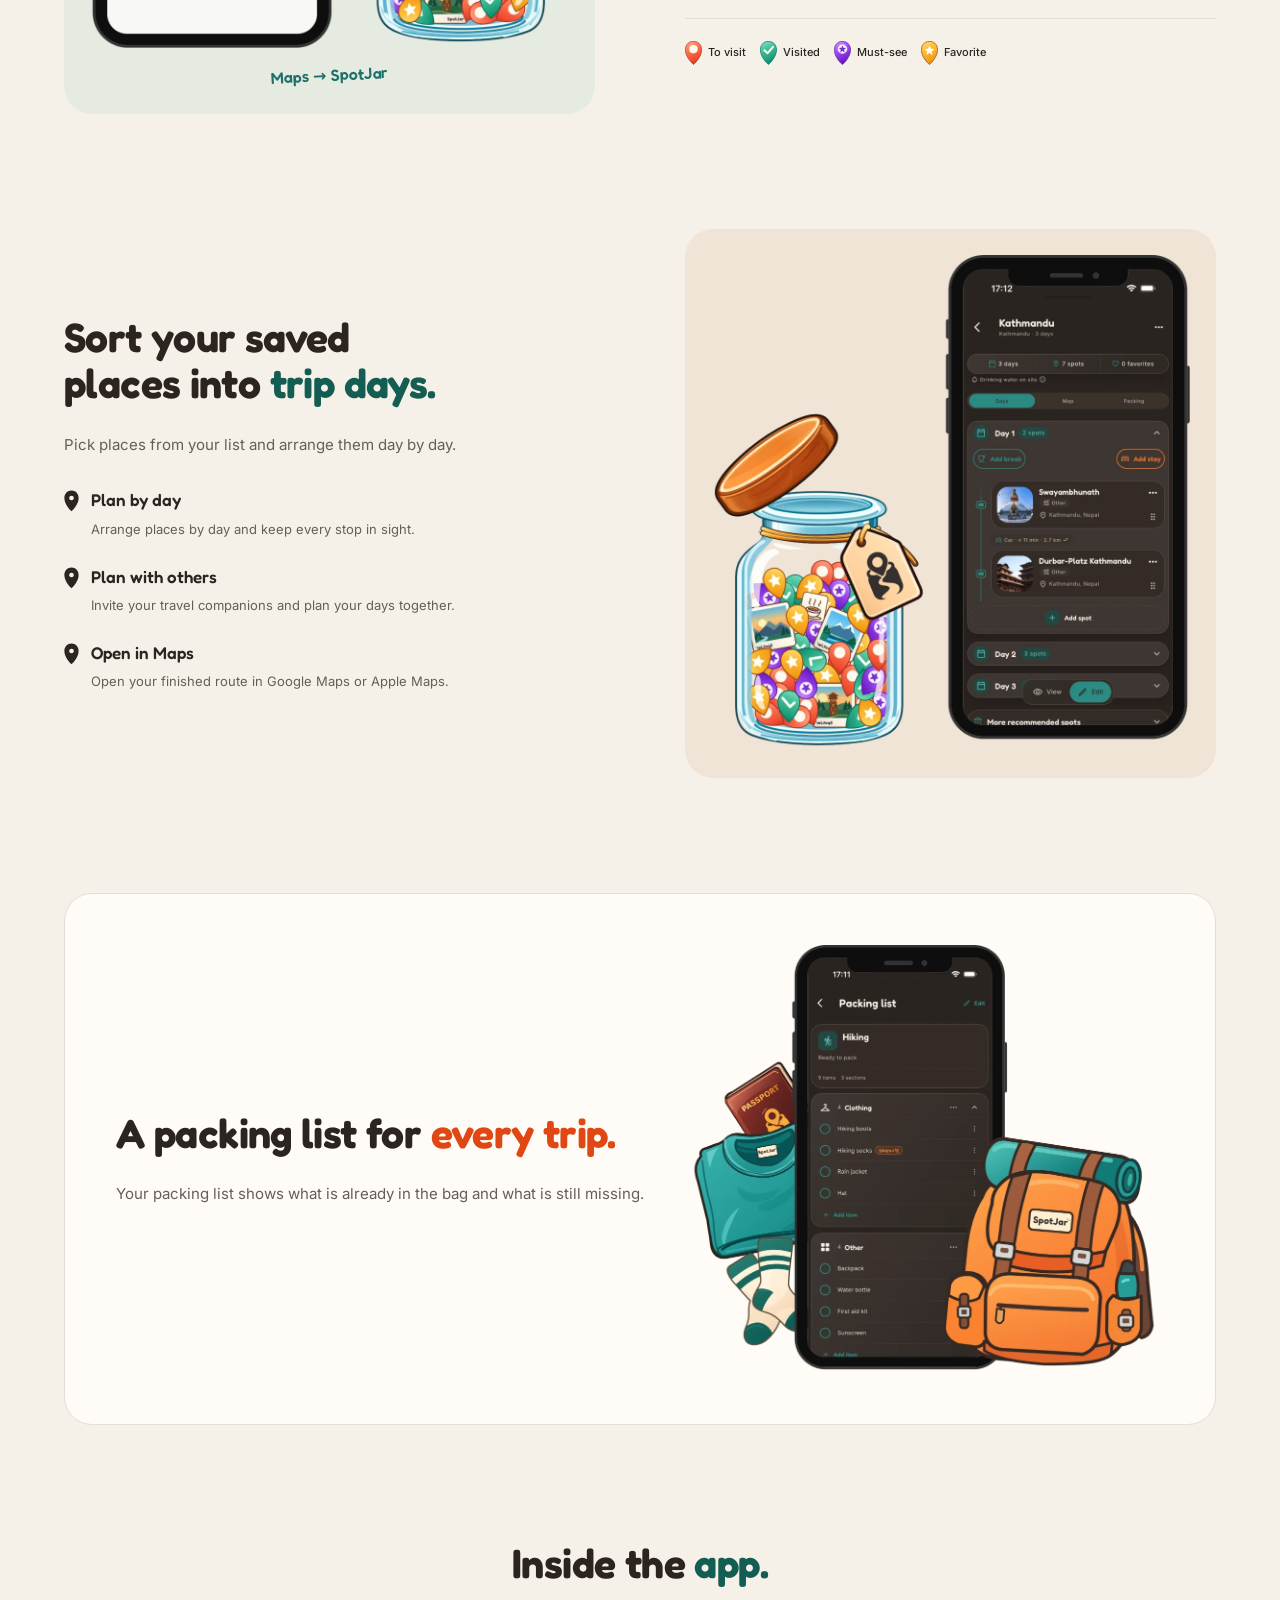
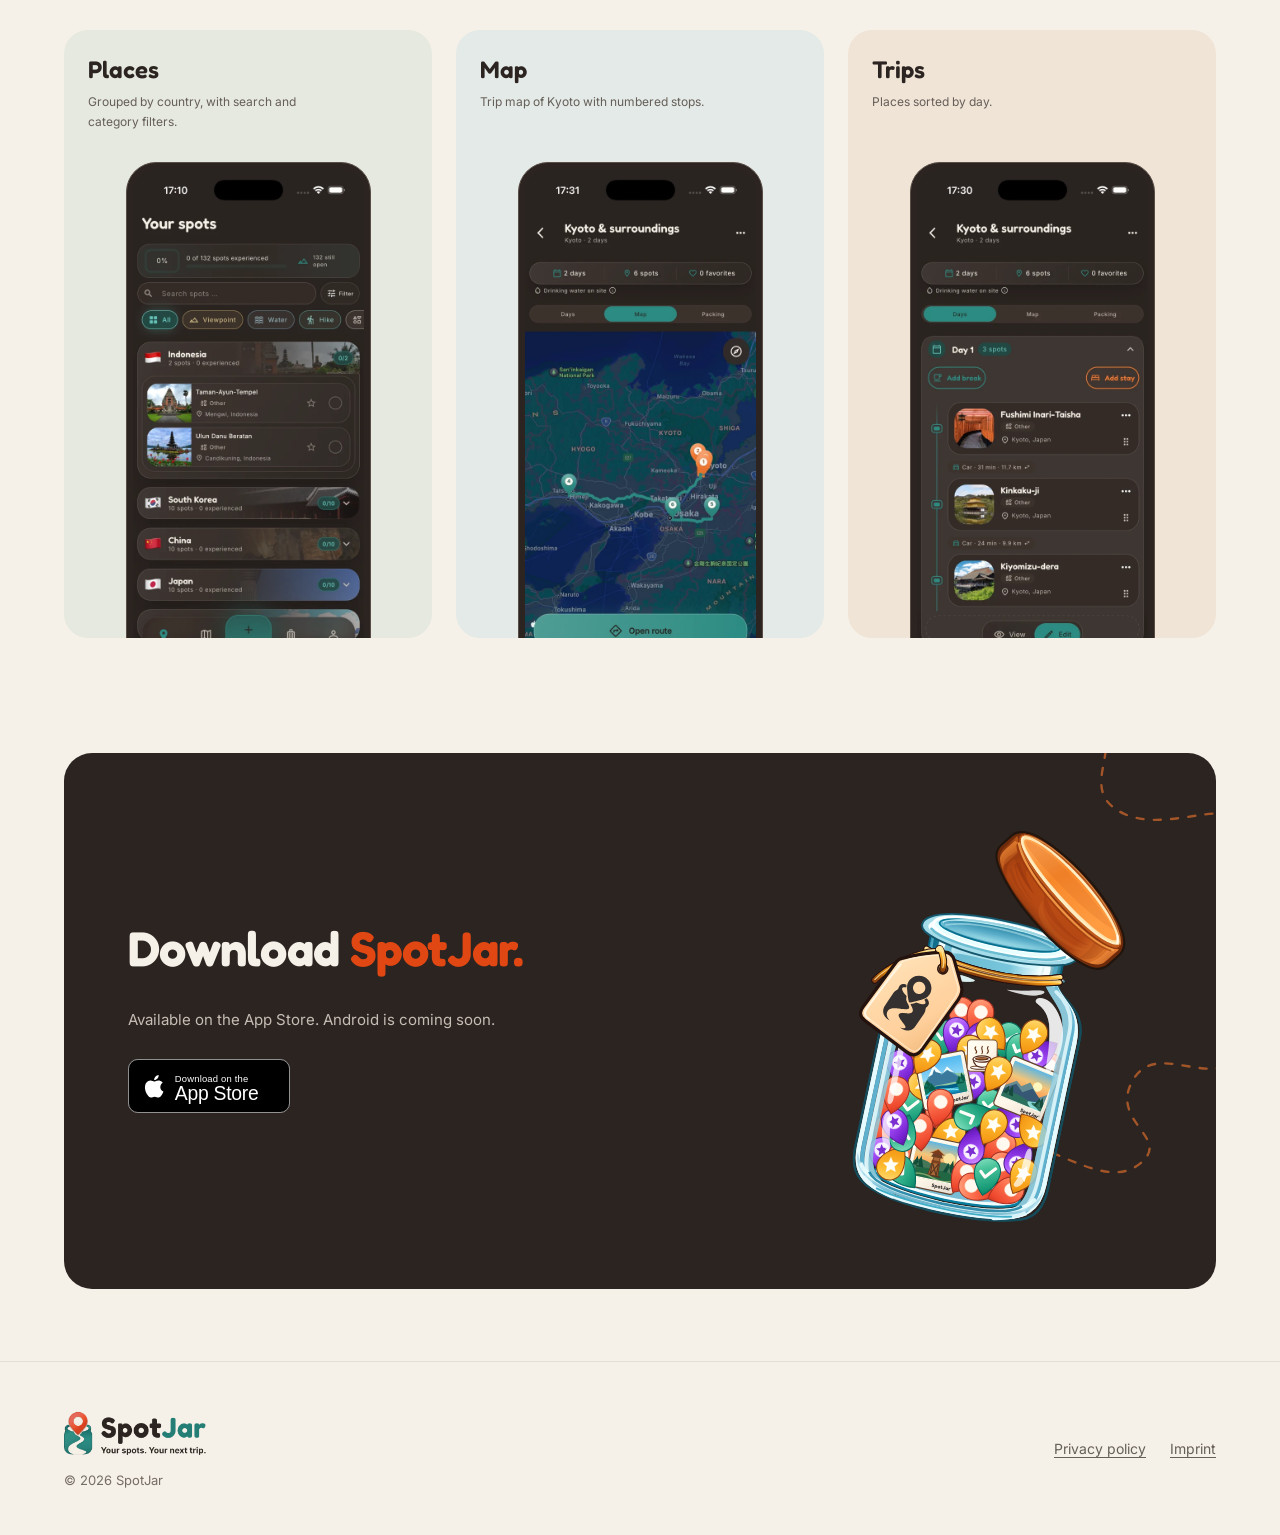
==== commit f13be63a: "Update logo dimensions for improved layout and consistency across pages" ====
--- a/index.html
+++ b/index.html
@@ -29,7 +29,7 @@
   <a class="skip-link" href="#main">Skip to content</a>
   <header class="site-header">
     <div class="container">
-      <a class="site-header__logo" href="./" aria-label="SpotJar home"><img src="./images/logo_lightMode.png" alt="SpotJar" width="2120" height="736"></a>
+      <a class="site-header__logo" href="./" aria-label="SpotJar home"><img src="./images/logo_lightMode.png" alt="SpotJar" width="1060" height="368"></a>
       <div class="site-header__actions">
         <nav class="site-header__nav" aria-label="Main navigation">
           <a class="pill" href="#how">How it works</a>
@@ -83,6 +83,6 @@
       <div class="download__inner"><div><h2 class="heading--accent" id="download-title">Download <span class="text-highlight text-highlight--orange"><span class="sentence-end">SpotJar.</span></span></h2><p class="download__lead">Available on the App Store. Android is coming soon.</p><a class="store-badge" href="https://apps.apple.com/at/app/spotjar/id6803794730" aria-label="Download on the App Store"><img src="./images/badges/app-store.svg" alt="Download on the App Store" width="180" height="60"></a></div><img src="./img/illustrations/spotjar-full.svg" alt="" width="700" height="1100" loading="lazy" decoding="async"></div>
     </section>
   </main>
-  <footer class="site-footer"><div class="container site-footer__inner"><div class="site-footer__brand"><a class="site-footer__logo" href="./" aria-label="SpotJar home"><img src="./images/logo_lightMode.png" alt="SpotJar" width="2120" height="736" loading="lazy" decoding="async"></a><p>© 2026 SpotJar</p></div><ul><li><a href="./policy/">Privacy policy</a></li><li><a href="./imprint/">Imprint</a></li></ul></div></footer>
+  <footer class="site-footer"><div class="container site-footer__inner"><div class="site-footer__brand"><a class="site-footer__logo" href="./" aria-label="SpotJar home"><img src="./images/logo_lightMode.png" alt="SpotJar" width="1060" height="368" loading="lazy" decoding="async"></a><p>© 2026 SpotJar</p></div><ul><li><a href="./policy/">Privacy policy</a></li><li><a href="./imprint/">Imprint</a></li></ul></div></footer>
 </body>
 </html>
--- a/css/base.css
+++ b/css/base.css
@@ -86,15 +86,6 @@
   height: auto;
 }
 
-/* Hide the decorative rays embedded in the logos, keeping the lettering intact. */
-img[src$="/logo_lightMode.png"] {
-  clip-path: polygon(0 0, 92% 0, 92% 30%, 95% 35%, 100% 35%, 100% 100%, 0 100%);
-}
-
-img[src$="/logo-light.webp"] {
-  clip-path: polygon(0 0, 88% 0, 88% 27%, 94% 36%, 100% 36%, 100% 100%, 0 100%);
-}
-
 h1,
 h2,
 h3,
--- a/css/landing.css
+++ b/css/landing.css
@@ -24,9 +24,9 @@
 .hero__art::before { content: ''; position: absolute; width: 100%; aspect-ratio: 1; z-index: -2; background: radial-gradient(closest-side, #e7e8da 30%, #e7e8da99 60%, #e7e8da00 100%); pointer-events: none; }
 .hero__jar { width: min(100%, 390px); transform: rotate(7deg); }
 .hero__route { position: absolute; z-index: -1; width: 115%; max-width: none; height: 115%; object-fit: contain; pointer-events: none; }
-.hero__caption { display: flex; align-items: center; gap: .5em; width: 66.6667%; margin-inline-start: 33.3333%; font-family: var(--font-head); color: var(--teal-deep); font-size: min(1.25rem, 3.8cqi); font-weight: 600; line-height: 1.35; white-space: nowrap; transform: rotate(-4deg); }
-.hero__caption::before { content: ''; display: block; flex: 0 0 2.7em; width: 2.7em; aspect-ratio: 72 / 64; background: currentColor; mask: url('../img/doodles/arrow.svg?v=2') center / contain no-repeat; pointer-events: none; transform: translateY(-1.65em); }
-.hero__caption-text { flex: 0 0 auto; transform: translateY(-.86em); }
+.hero__caption { display: flex; align-items: center; gap: .5em; width: 66.6667%; margin-inline-start: 33.3333%; margin-top: -50px; font-family: var(--font-head); color: var(--teal-deep); font-size: min(1.25rem, 3.8cqi); font-weight: 600; line-height: 1.35; white-space: nowrap; transform: rotate(-4deg); }
+.hero__caption::before { content: ''; display: block; flex: 0 0 2.7em; width: 2.7em; aspect-ratio: 72 / 64; background: currentColor; mask: url('../img/doodles/arrow.svg?v=2') center / contain no-repeat; pointer-events: none; }
+.hero__caption-text { flex: 0 0 auto; margin-top: 20px; }
 .journey__steps { display: grid; grid-template-columns: repeat(3, 1fr); gap: 28px; list-style: none; margin: 0; padding: 30px 0; border-block: 1px solid var(--border); }
 .journey__steps li { display: flex; gap: 15px; align-items: flex-start; }
 .journey__number { flex: 0 0 auto; display: grid; place-items: center; width: 40px; height: 40px; border-radius: 14px; background: #d5eae6; color: var(--teal-deep); font-family: var(--font-head); font-size: 1.125rem; }
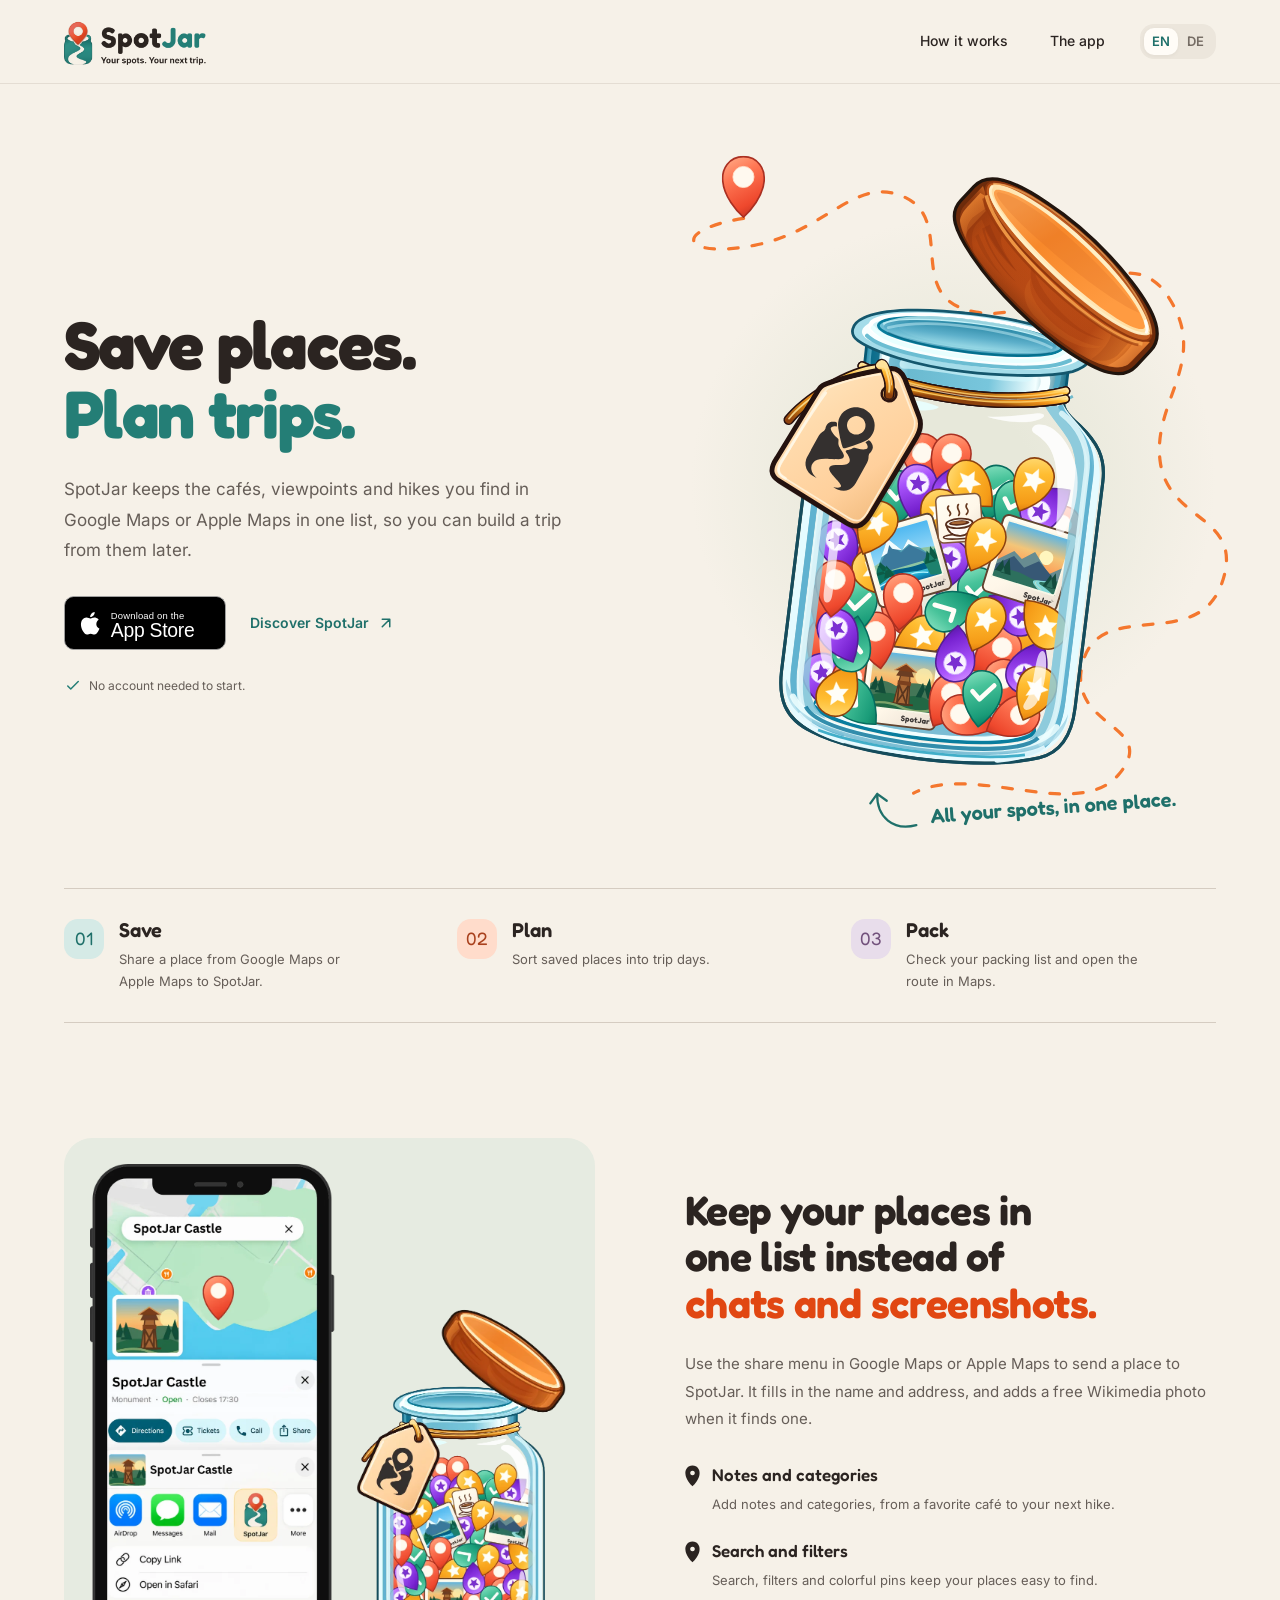
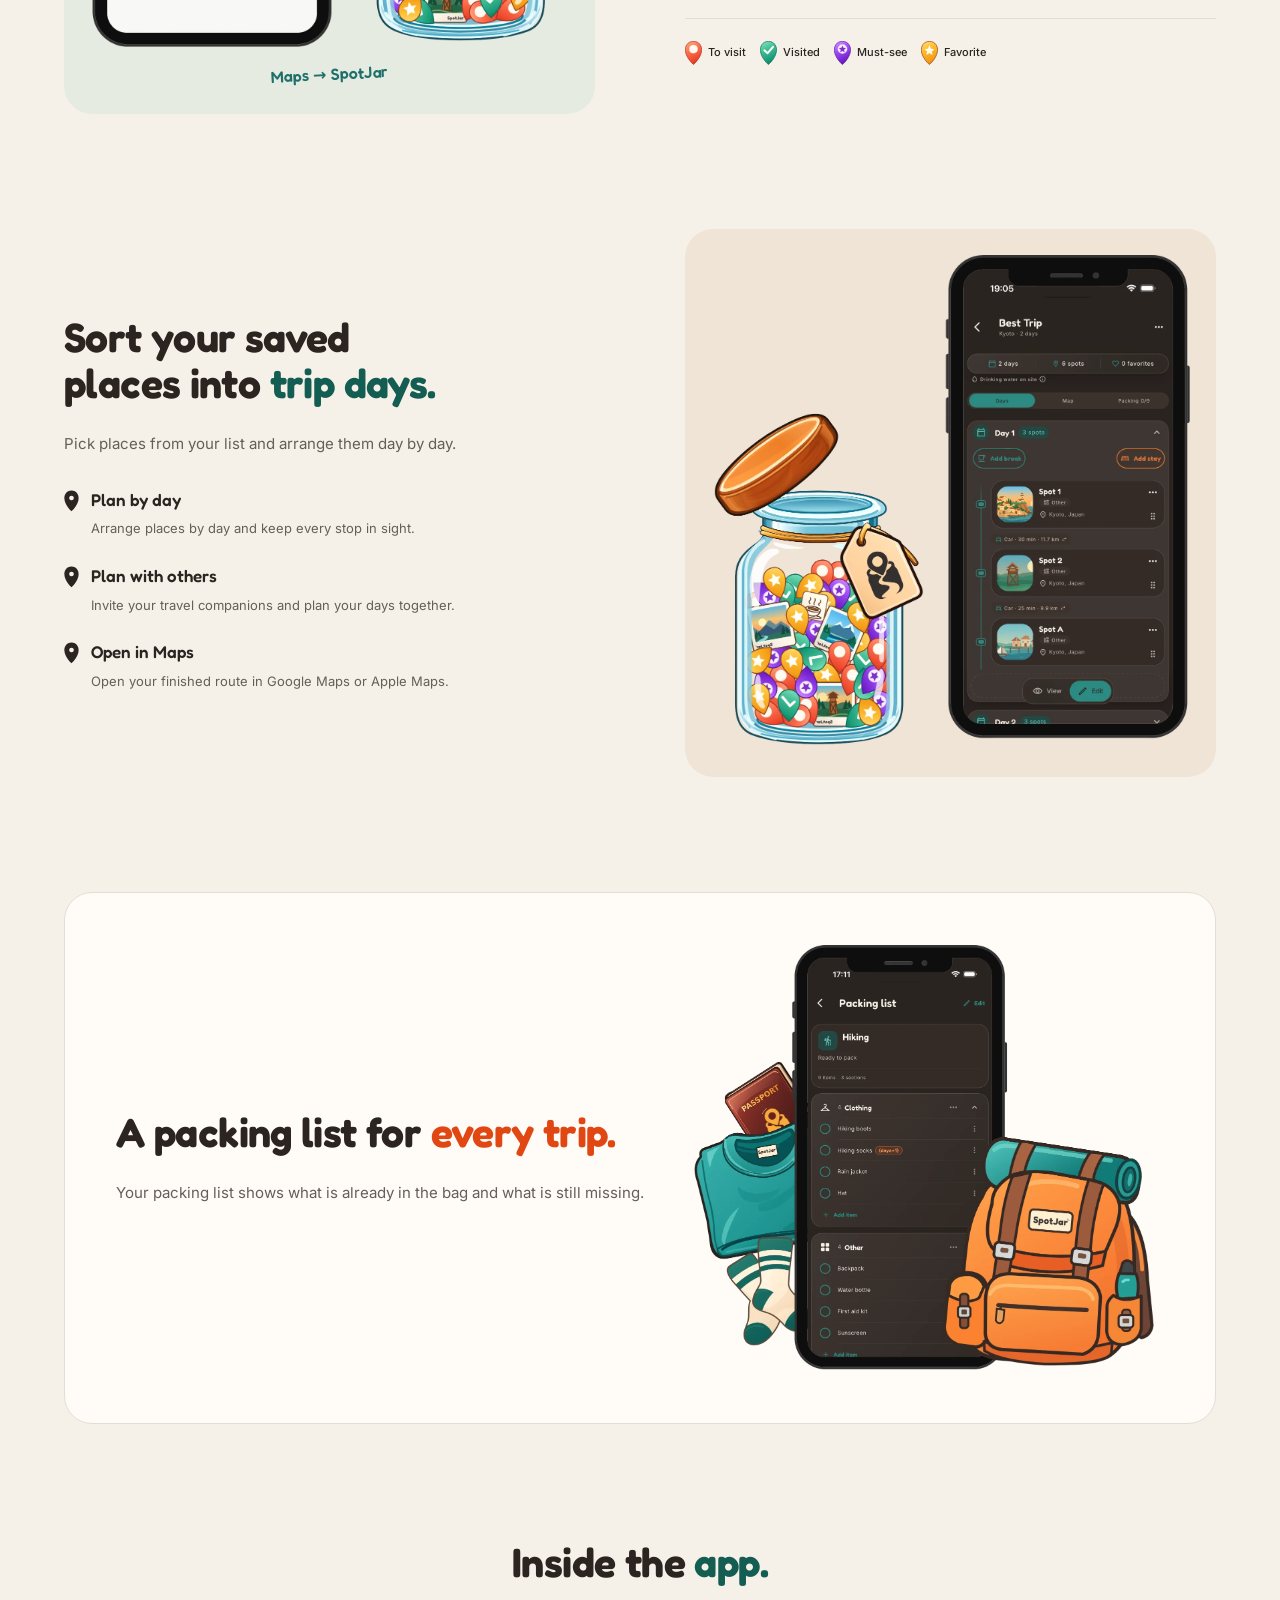
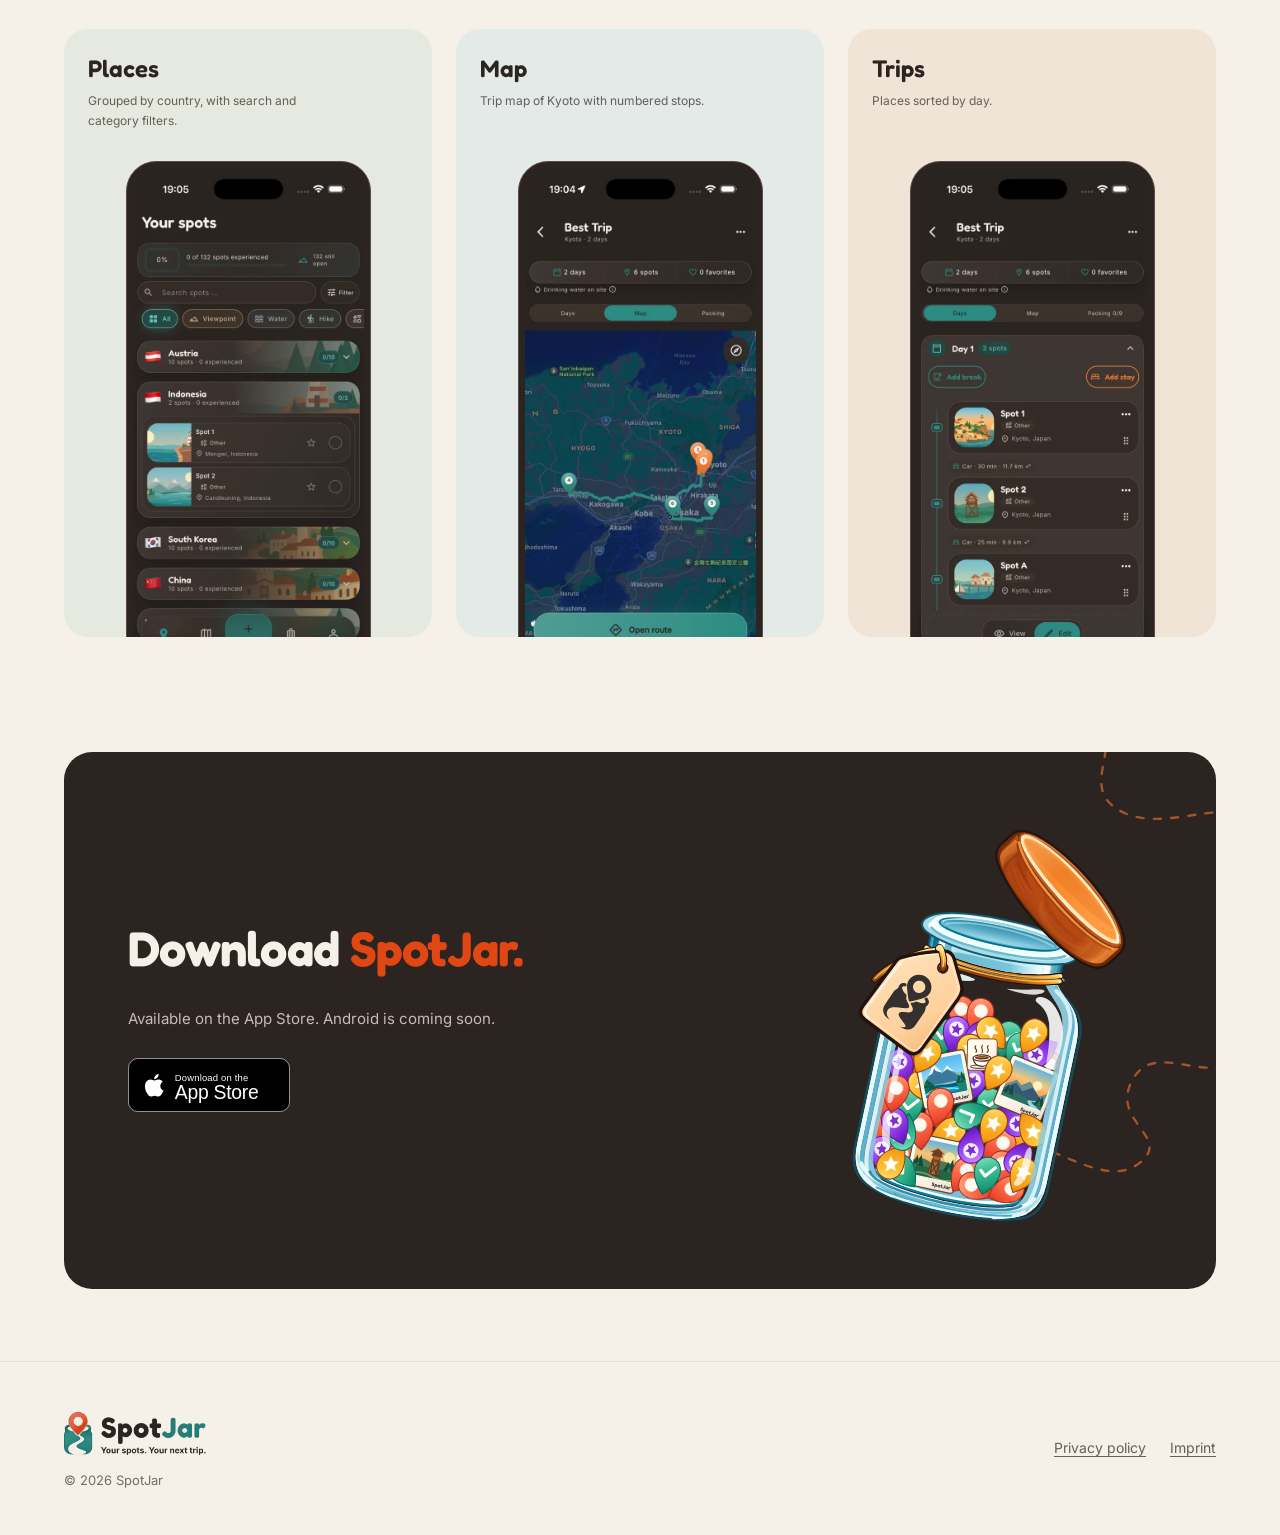
==== commit 07340d3b: "Update image dimensions and captions for improved visual consistency and clarity" ====
--- a/index.html
+++ b/index.html
@@ -65,15 +65,15 @@
       <ol class="journey__steps"><li><span class="journey__number">01</span><div><h3>Save</h3><p>Share a place from Google Maps or Apple Maps to SpotJar.</p></div></li><li><span class="journey__number">02</span><div><h3>Plan</h3><p>Sort saved places into trip days.</p></div></li><li><span class="journey__number">03</span><div><h3>Pack</h3><p>Check your packing list and open the route in Maps.</p></div></li></ol>
     </section>
     <section class="feature container" aria-labelledby="save-title">
-      <div class="feature__visual feature__visual--save"><img class="feature__art" src="./img/illustrations/save-a-spot.webp" alt="A place is shared from Maps into a SpotJar glass filled with places and memories." width="1000" height="1009" loading="lazy" decoding="async"><span class="art-caption">Maps → SpotJar</span></div>
+      <div class="feature__visual feature__visual--save"><img class="feature__art" src="./img/illustrations/save-a-spot.webp" alt="A place is shared from Maps into a SpotJar glass filled with places and memories." width="1278" height="1289" loading="lazy" decoding="async"><span class="art-caption">Maps → SpotJar</span></div>
       <div class="feature__copy"><h2 class="heading--accent" id="save-title">Keep your places in one list instead of <span class="text-highlight text-highlight--orange">chats and <span class="sentence-end">screenshots.</span></span></h2><p class="feature__intro">Use the share menu in Google Maps or Apple Maps to send a place to SpotJar. It fills in the name and address, and adds a free Wikimedia photo when it finds one.</p><ul class="feature-list"><li><div><h3>Notes and categories</h3><p>Add notes and categories, from a favorite café to your next hike.</p></div></li><li><div><h3>Search and filters</h3><p>Search, filters and colorful pins keep your places easy to find.</p></div></li></ul><div class="statuses"><span class="status status--open"><img src="./img/marker-open.svg" alt="" width="24" height="30" loading="lazy">To visit</span><span class="status status--viewed"><img src="./img/marker-viewed.svg" alt="" width="24" height="30" loading="lazy">Visited</span><span class="status status--mustSee"><img src="./img/marker-must-see.svg" alt="" width="24" height="30" loading="lazy">Must-see</span><span class="status status--favorite"><img src="./img/marker-favorite.svg" alt="" width="24" height="30" loading="lazy">Favorite</span></div></div>
     </section>
     <section class="feature feature--reverse container" aria-labelledby="trip-title">
-      <div class="feature__visual feature__visual--trip"><img class="feature__art" src="./img/illustrations/plan-a-trip.webp" alt="A SpotJar glass of collected places beside a trip plan on a phone." width="1000" height="1036" loading="lazy" decoding="async"></div>
+      <div class="feature__visual feature__visual--trip"><img class="feature__art" src="./img/illustrations/plan-a-trip.webp" alt="A SpotJar glass of collected places beside a trip plan on a phone." width="1278" height="1323" loading="lazy" decoding="async"></div>
       <div class="feature__copy"><h2 class="heading--accent" id="trip-title">Sort your saved places into <span class="text-highlight">trip <span class="sentence-end">days.</span></span></h2><p class="feature__intro">Pick places from your list and arrange them day by day.</p><ul class="feature-list"><li><div><h3>Plan by day</h3><p>Arrange places by day and keep every stop in sight.</p></div></li><li><div><h3>Plan with others</h3><p>Invite your travel companions and plan your days together.</p></div></li><li><div><h3>Open in Maps</h3><p>Open your finished route in Google Maps or Apple Maps.</p></div></li></ul></div>
     </section>
     <section class="packing container" aria-labelledby="pack-title">
-      <div class="packing__inner"><div class="packing__copy"><h2 class="heading--accent" id="pack-title">A packing list for <span class="text-highlight text-highlight--orange"><span class="sentence-end">every trip.</span></span></h2><p class="feature__intro">Your packing list shows what is already in the bag and what is still missing.</p></div><img class="packing__art" src="./img/illustrations/pack-your-bag.webp" alt="A backpack, clothing and a packing checklist in SpotJar." width="1000" height="887" loading="lazy" decoding="async"></div>
+      <div class="packing__inner"><div class="packing__copy"><h2 class="heading--accent" id="pack-title">A packing list for <span class="text-highlight text-highlight--orange"><span class="sentence-end">every trip.</span></span></h2><p class="feature__intro">Your packing list shows what is already in the bag and what is still missing.</p></div><img class="packing__art" src="./img/illustrations/pack-your-bag.webp" alt="A backpack, clothing and a packing checklist in SpotJar." width="1442" height="1279" loading="lazy" decoding="async"></div>
     </section>
     <section class="app-preview container" id="app" aria-labelledby="app-title">
       <div class="section-heading"><h2 class="heading--accent" id="app-title">Inside the <span class="text-highlight"><span class="sentence-end">app.</span></span></h2></div>
